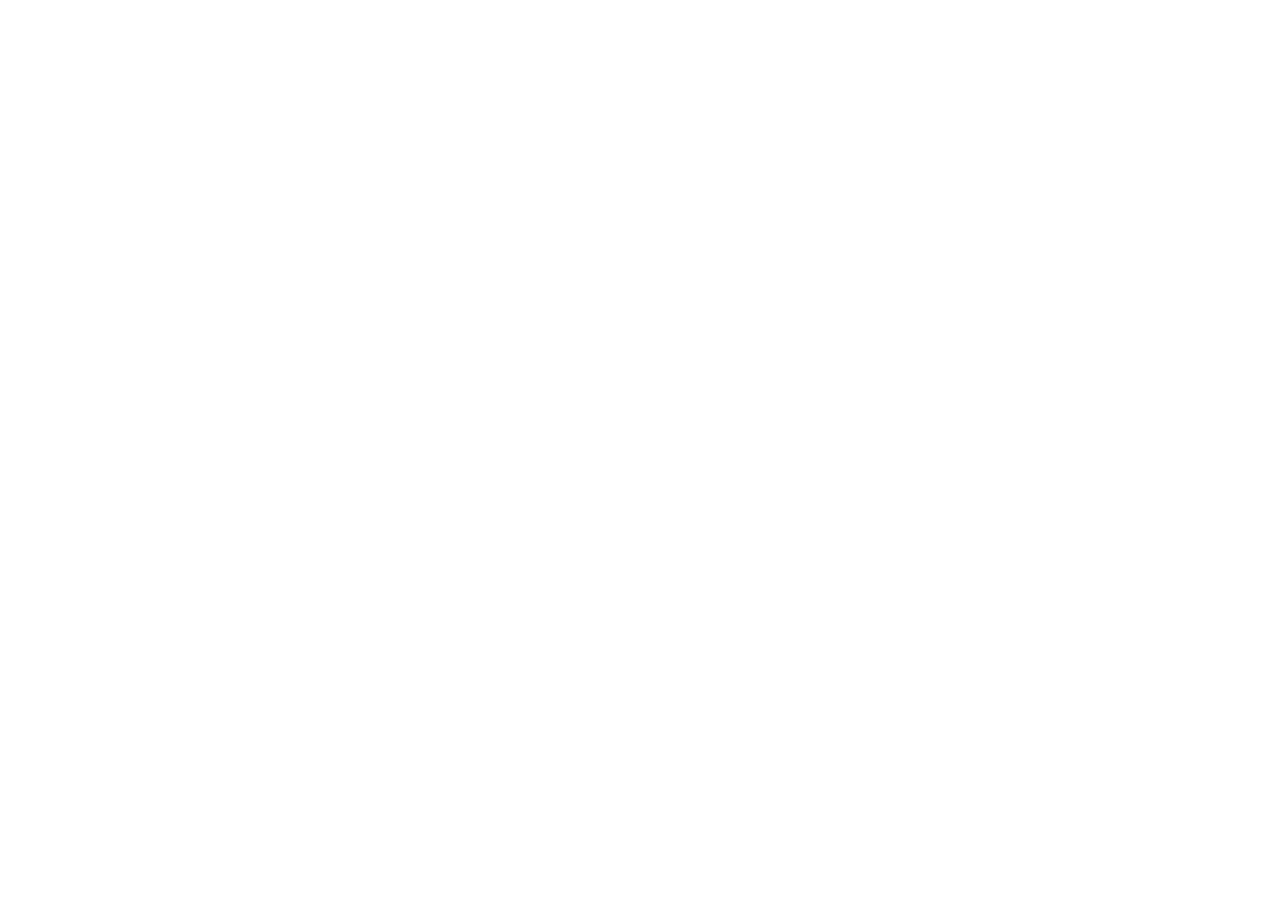
==== index.html @ 6f09428a "Initial commit: AgriProNew website with Agricultural Trends section" ====
<!doctype html>
<html lang="en">
  <head>
    <meta charset="UTF-8" />
    <link rel="icon" type="image/svg+xml" href="/favicon.svg" />
    <meta name="viewport" content="width=device-width, initial-scale=1.0" />
    <title>Agri Pro Placements | Seasonal Workforce. Full Compliance.</title>
    <meta name="description" content="Agricultural recruitment and staffing agency specializing in the H-2A visa program. Based in Searcy, Arkansas, serving farms nationwide." />
    <meta property="og:title" content="Agri Pro Placements | Seasonal Workforce. Full Compliance." />
    <meta property="og:description" content="H-2A visa program management, agricultural staffing, and compliance services for farms across the United States." />
    <meta property="og:type" content="website" />
    <meta property="og:url" content="https://agriproplacements.com" />
    <meta name="twitter:card" content="summary_large_image" />
    <meta name="twitter:title" content="Agri Pro Placements" />
    <meta name="twitter:description" content="Seasonal Workforce. Full Compliance. H-2A agricultural staffing from Searcy, AR." />
    <link rel="preconnect" href="https://fonts.googleapis.com" />
    <link rel="preconnect" href="https://fonts.gstatic.com" crossorigin />
    <link href="https://fonts.googleapis.com/css2?family=DM+Serif+Display:ital@0;1&family=Inter:wght@300;400;500;600;700&display=swap" rel="stylesheet" />
    <script type="application/ld+json">
    {
      "@context": "https://schema.org",
      "@type": "EmploymentAgency",
      "name": "Agri Pro Placements",
      "description": "Agricultural recruitment and staffing agency specializing in the H-2A visa program. Founded in 2023 by Donovan Maskell.",
      "url": "https://agriproplacements.com",
      "telephone": "+1-870-301-9200",
      "founder": {
        "@type": "Person",
        "name": "Donovan Maskell"
      },
      "foundingDate": "2023",
      "address": {
        "@type": "PostalAddress",
        "addressLocality": "Searcy",
        "addressRegion": "AR",
        "addressCountry": "US"
      },
      "areaServed": "US",
      "openingHours": "Mo-Fr 08:00-17:00",
      "knowsLanguage": ["en", "es"],
      "slogan": "Seasonal Workforce. Full Compliance."
    }
    </script>
  </head>
  <body>
    <noscript>
      <div style="padding:2rem;text-align:center;font-family:sans-serif">
        <h1>Agri Pro Placements</h1>
        <p>Please enable JavaScript to view this website. Call us at (870) 301-9200.</p>
      </div>
    </noscript>
    <div id="root"></div>
    <script type="module" src="/src/main.tsx"></script>
  </body>
</html>
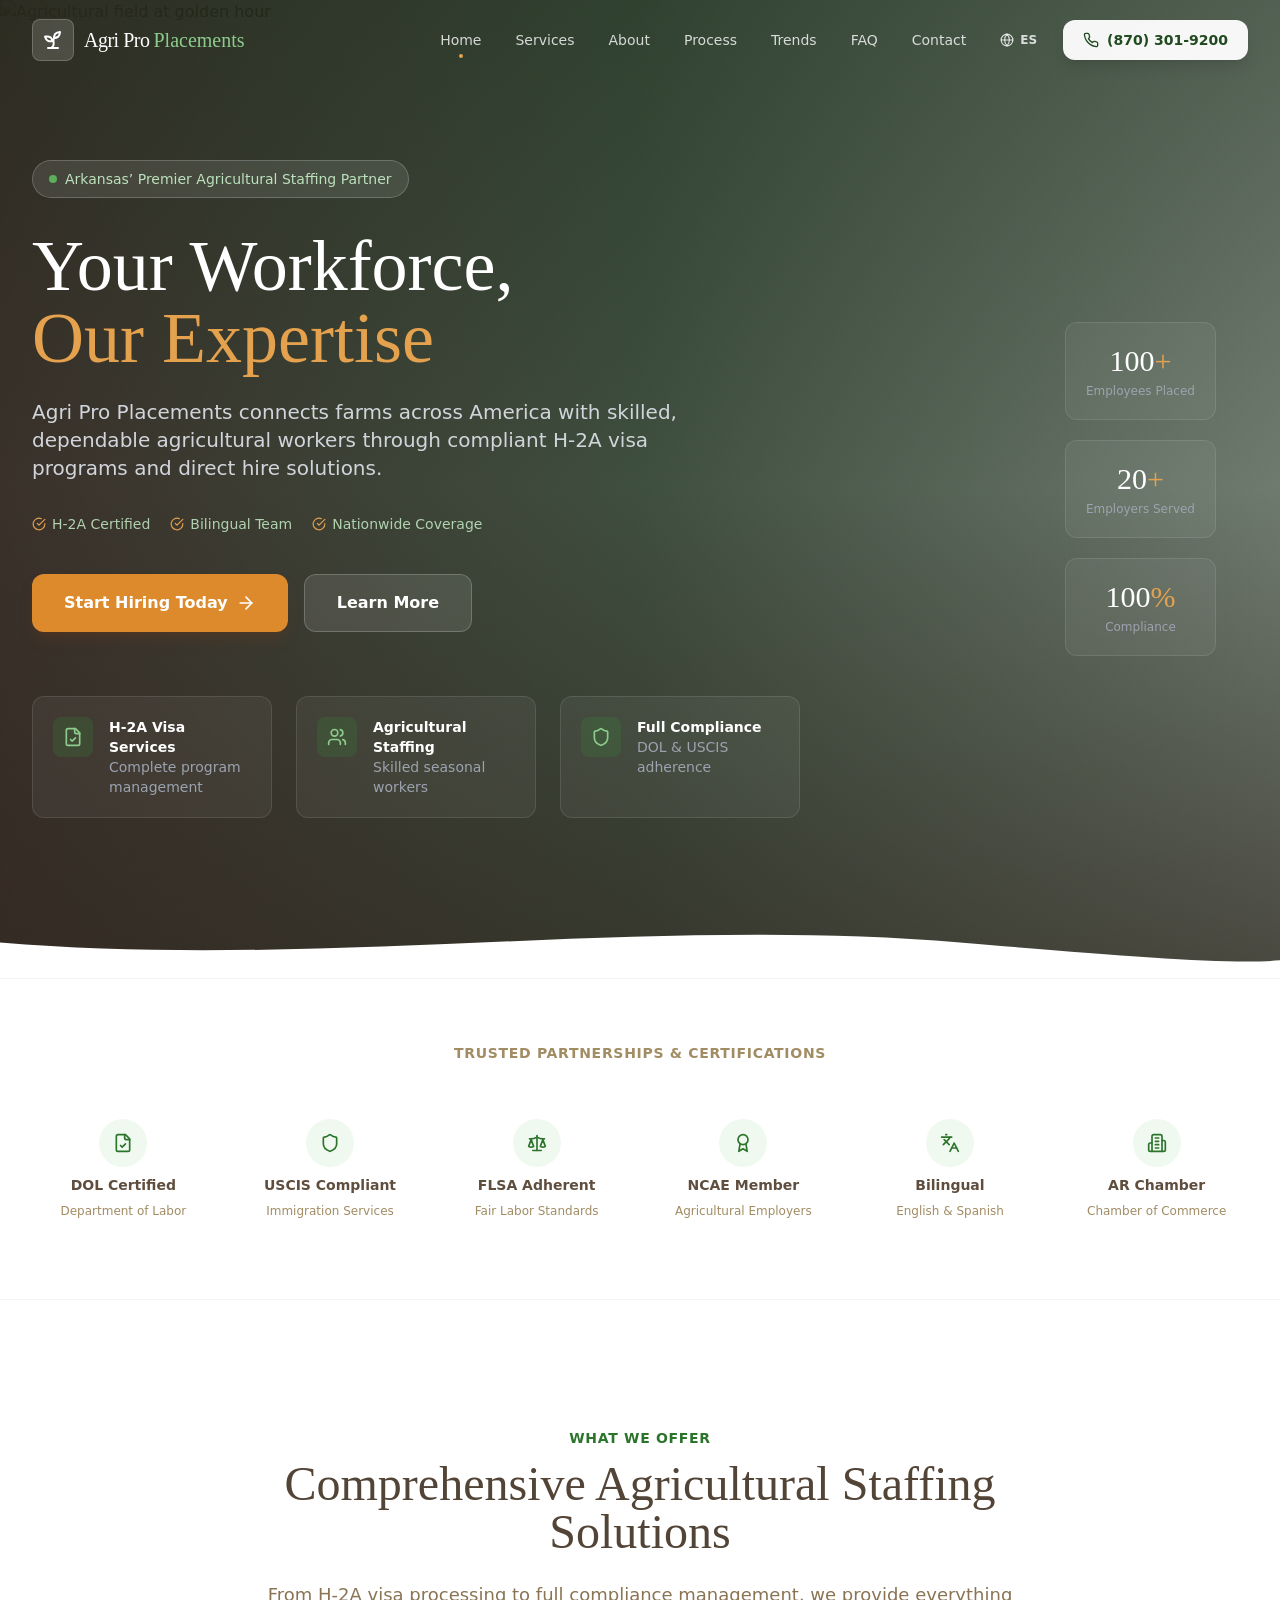
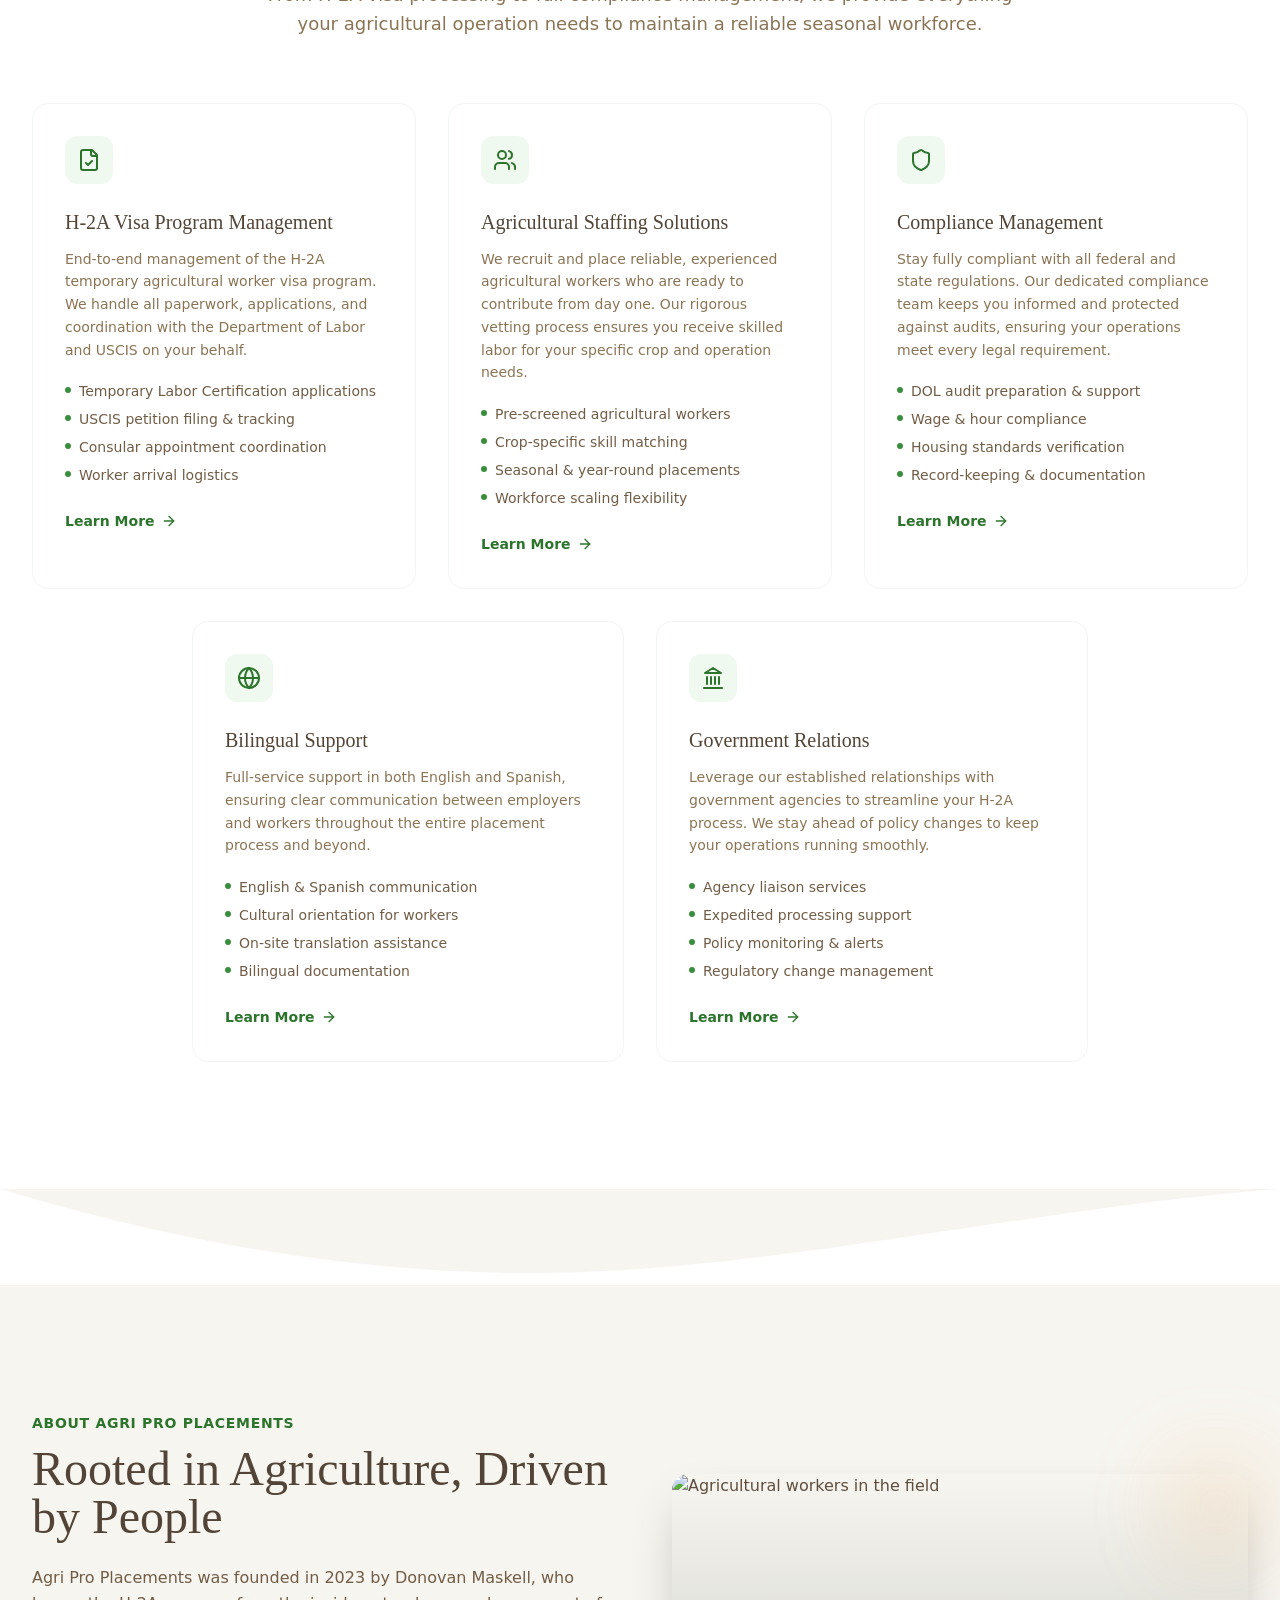
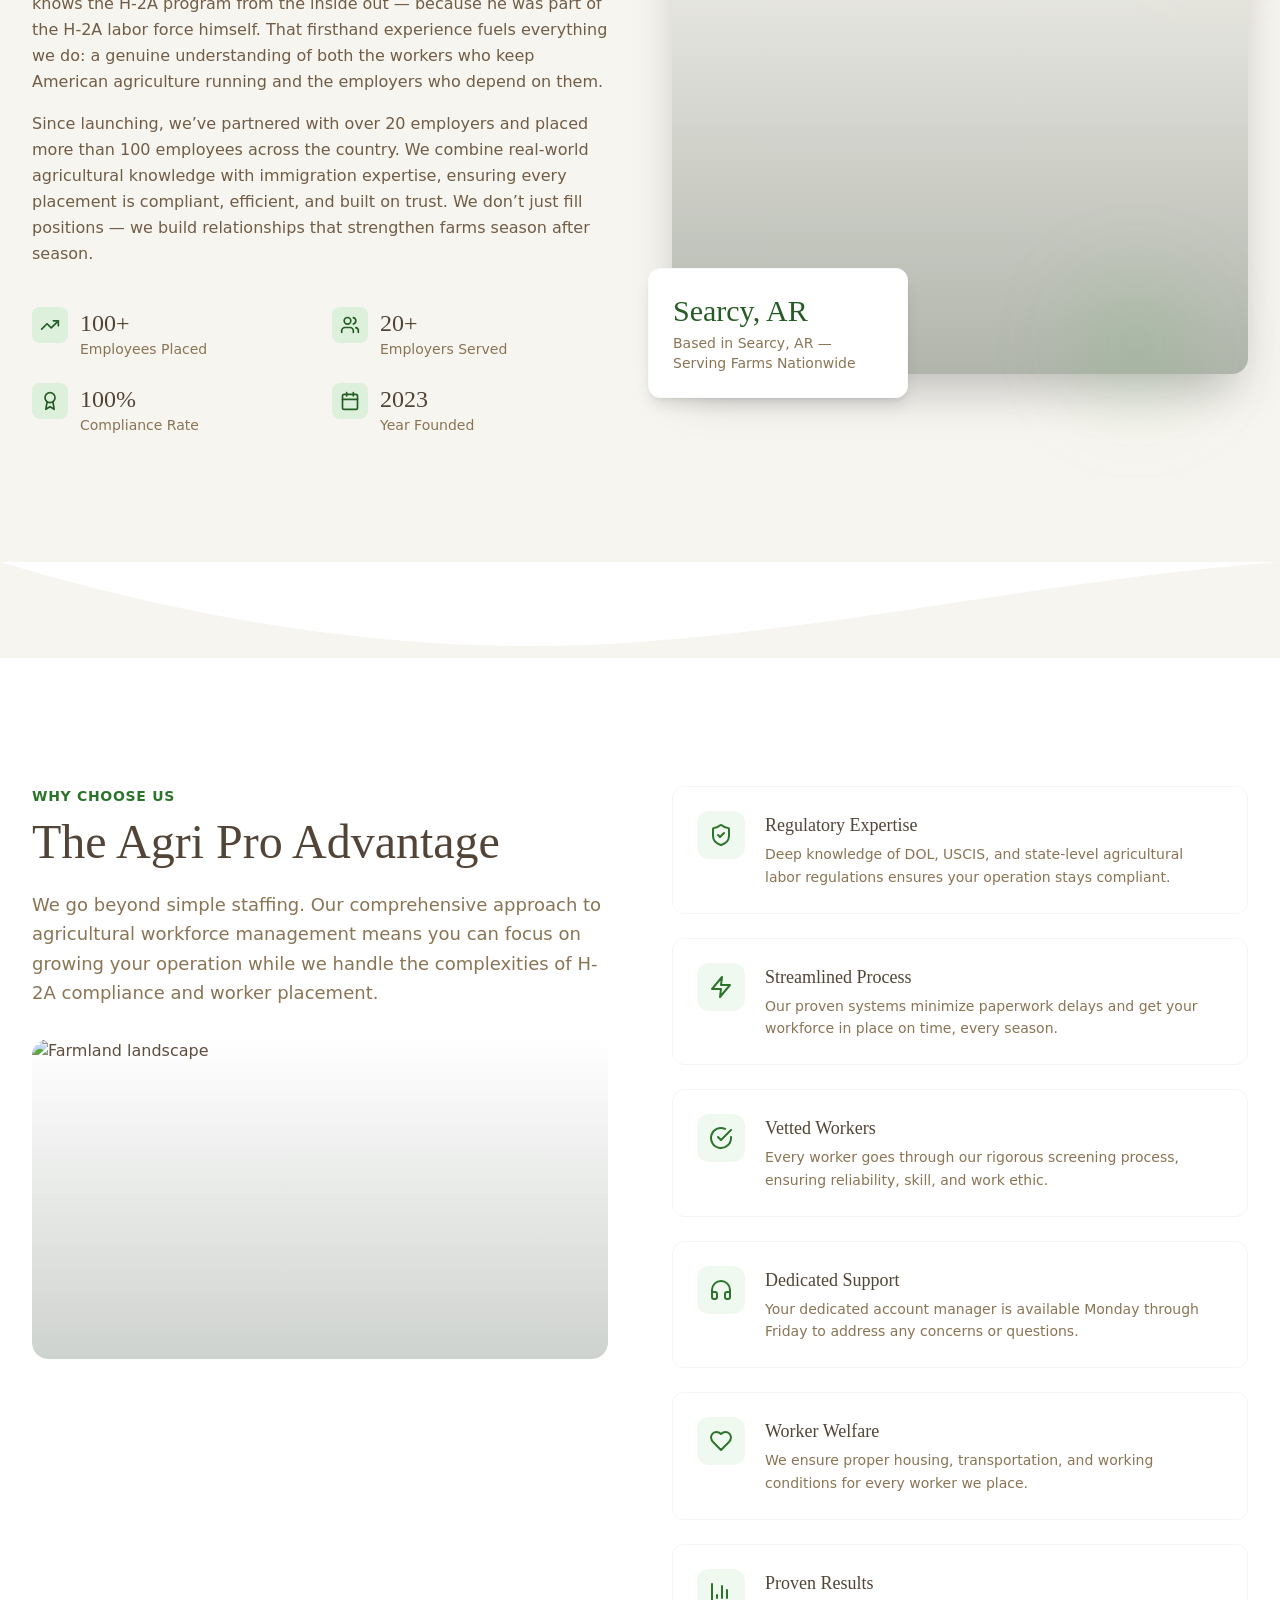
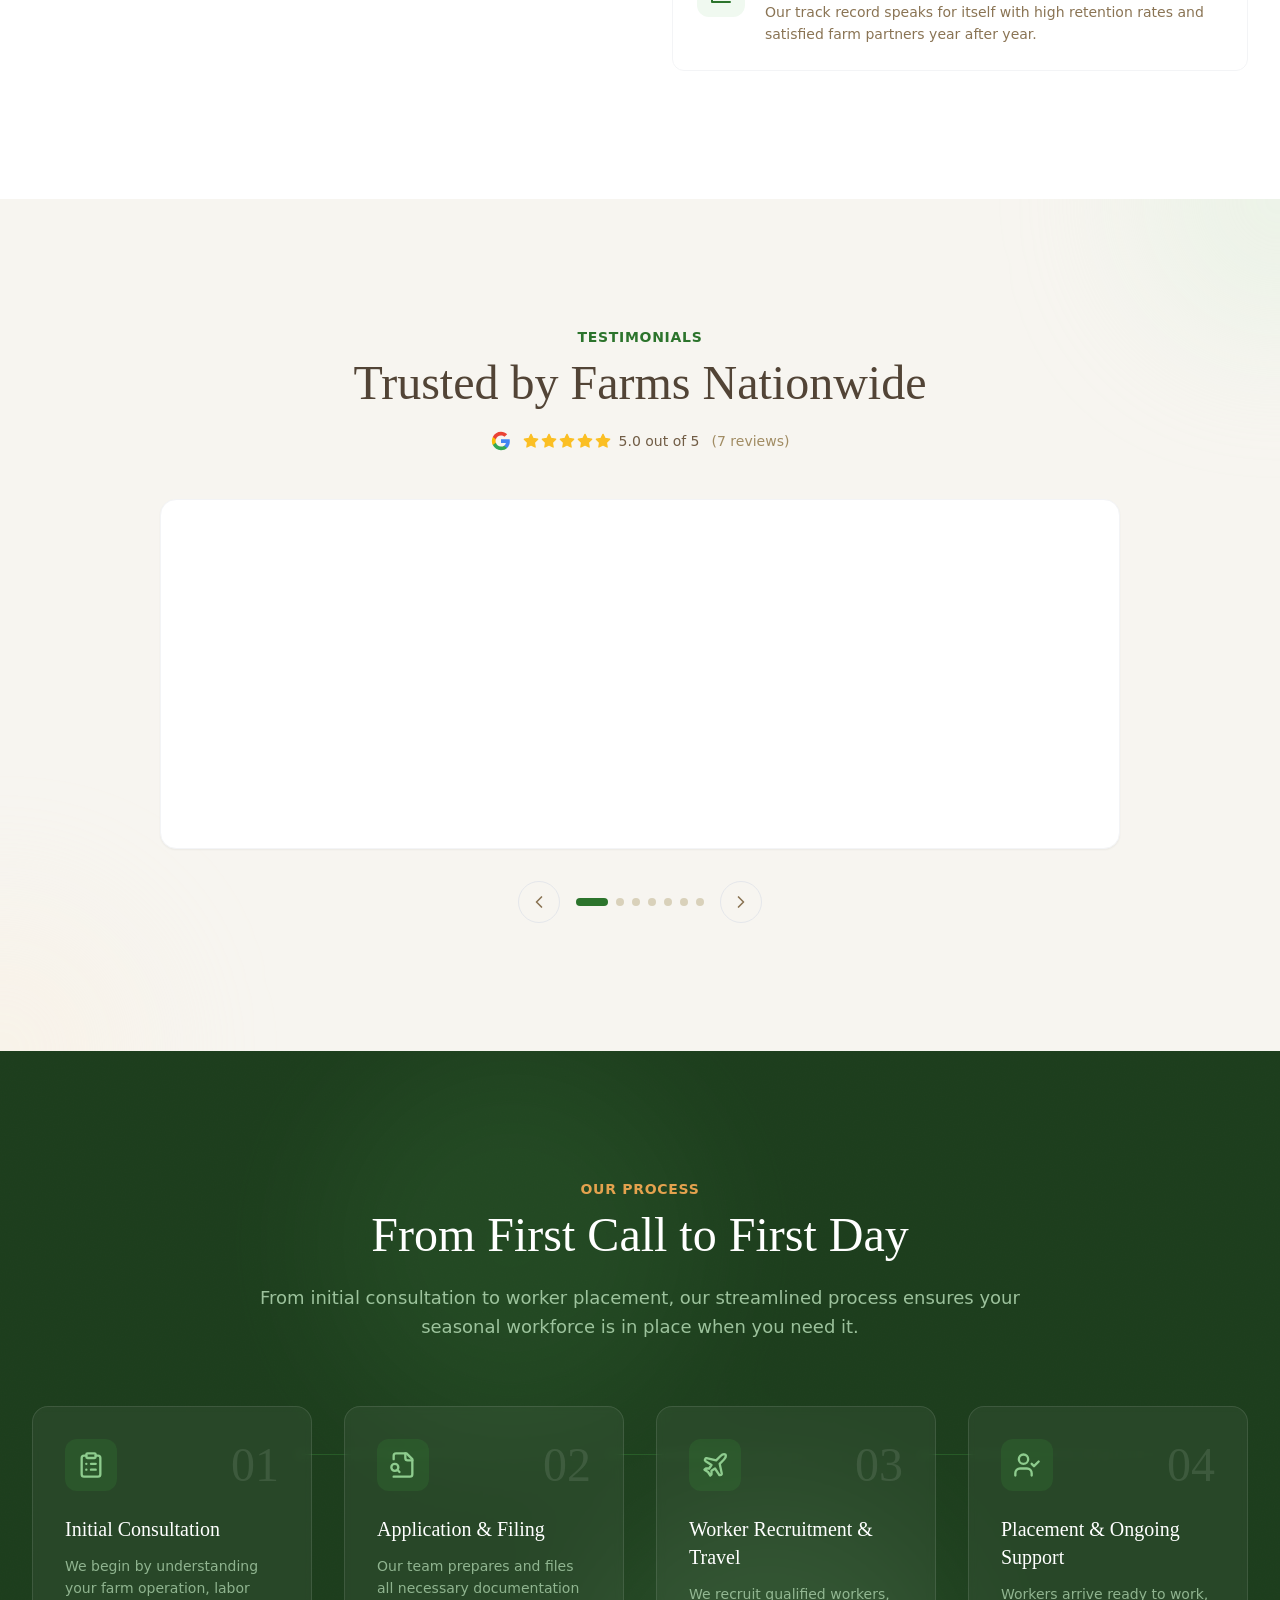
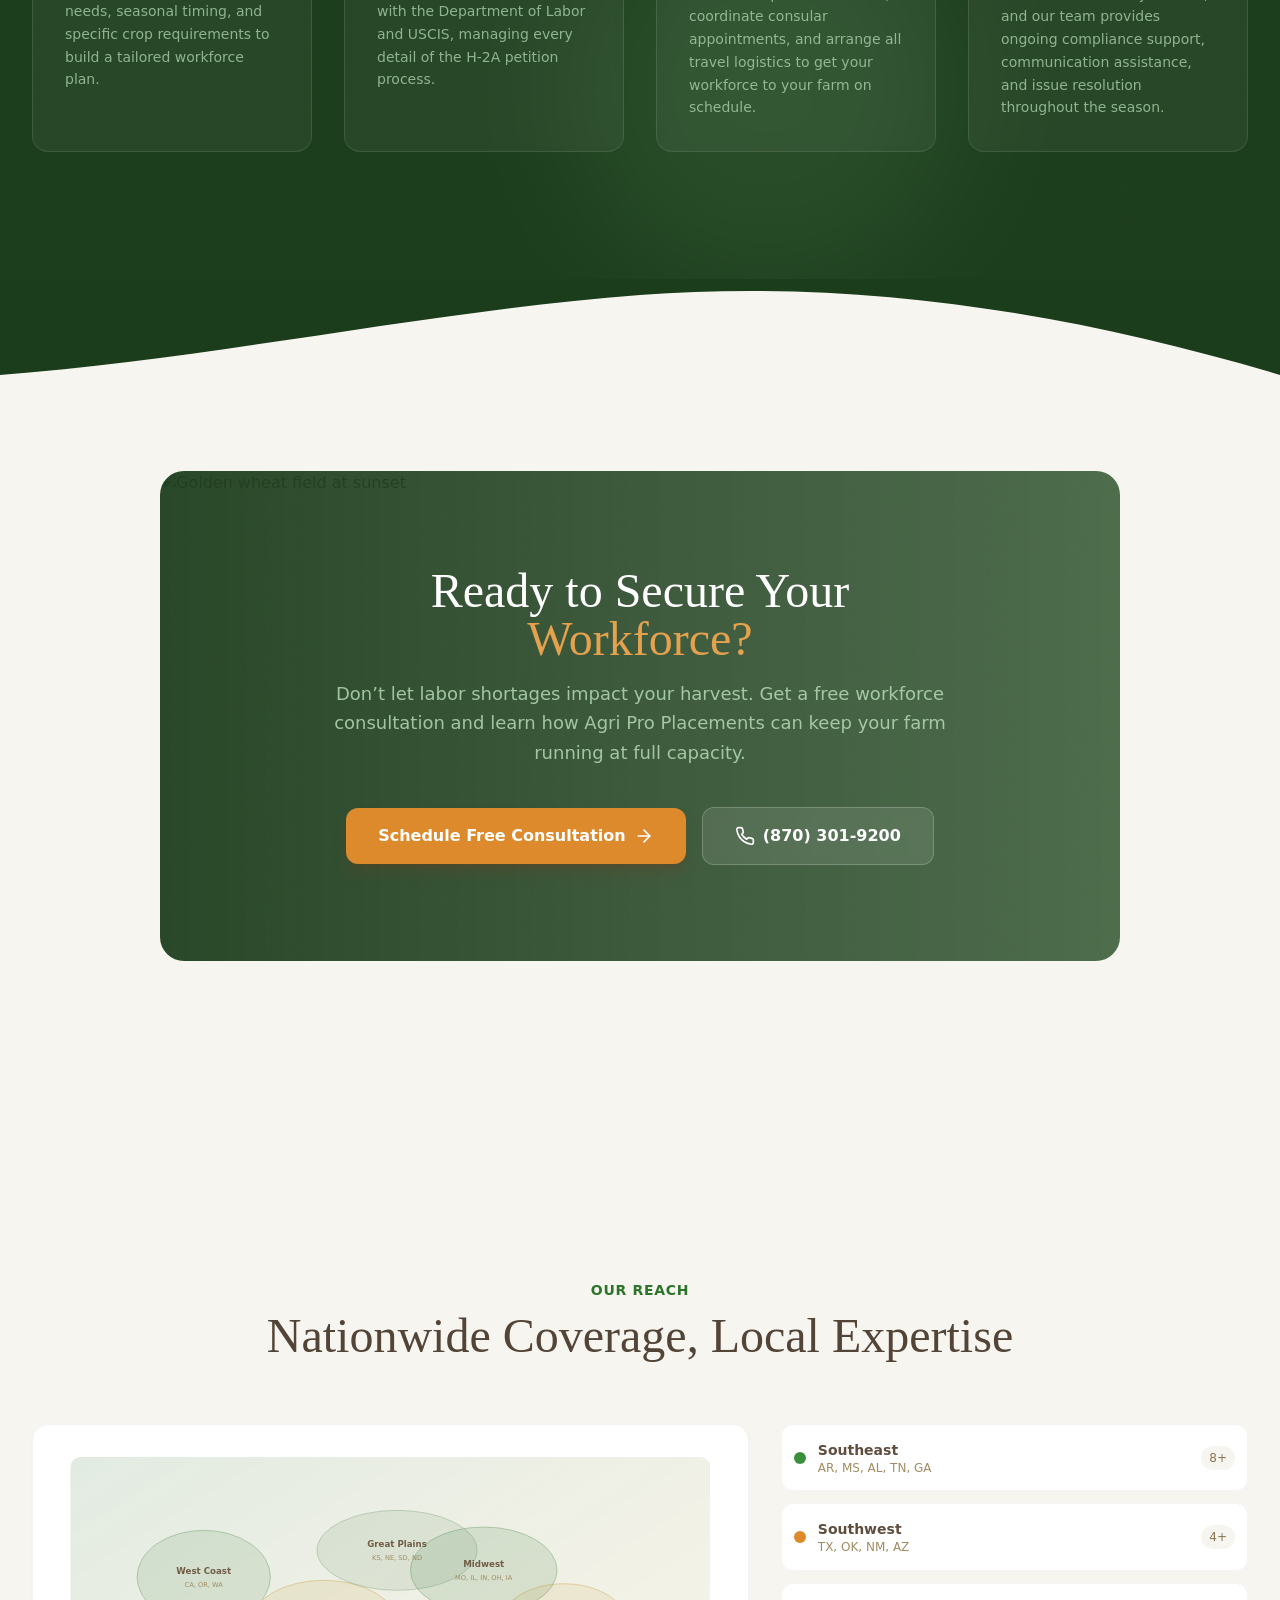
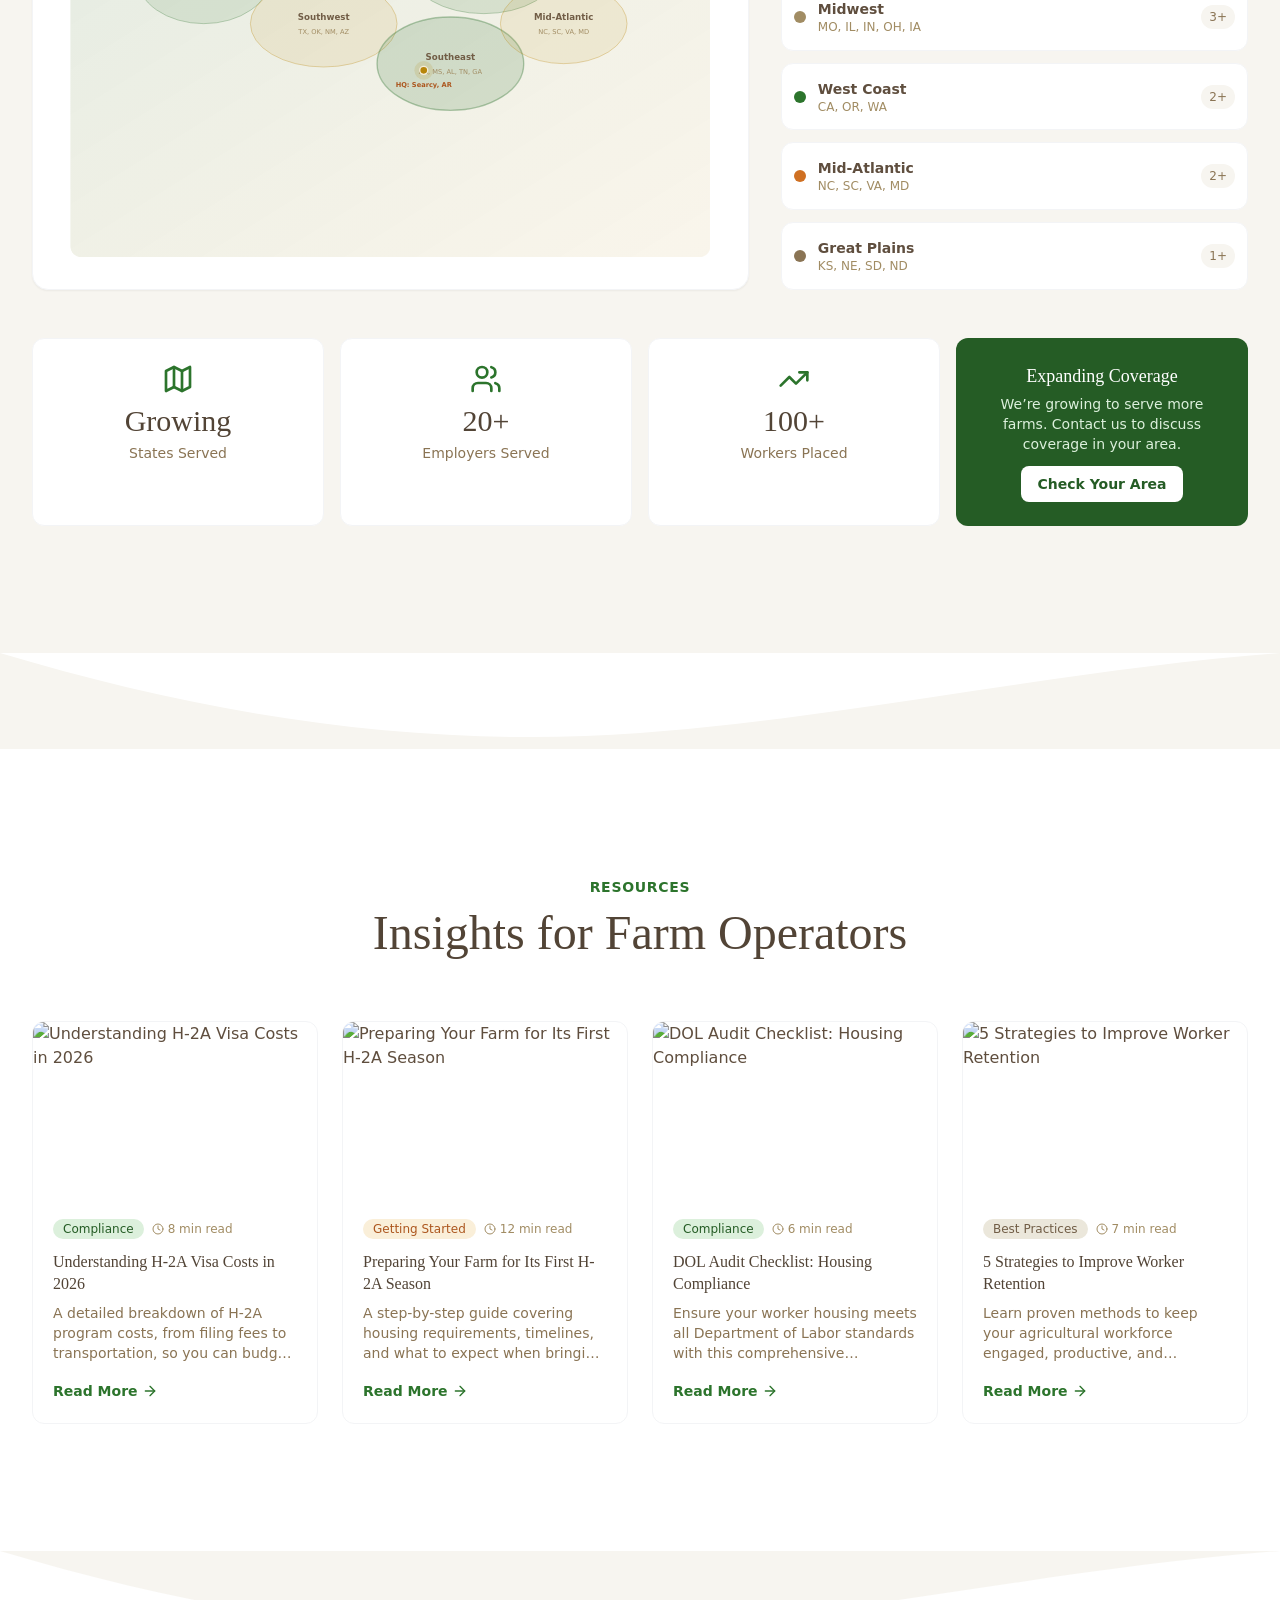
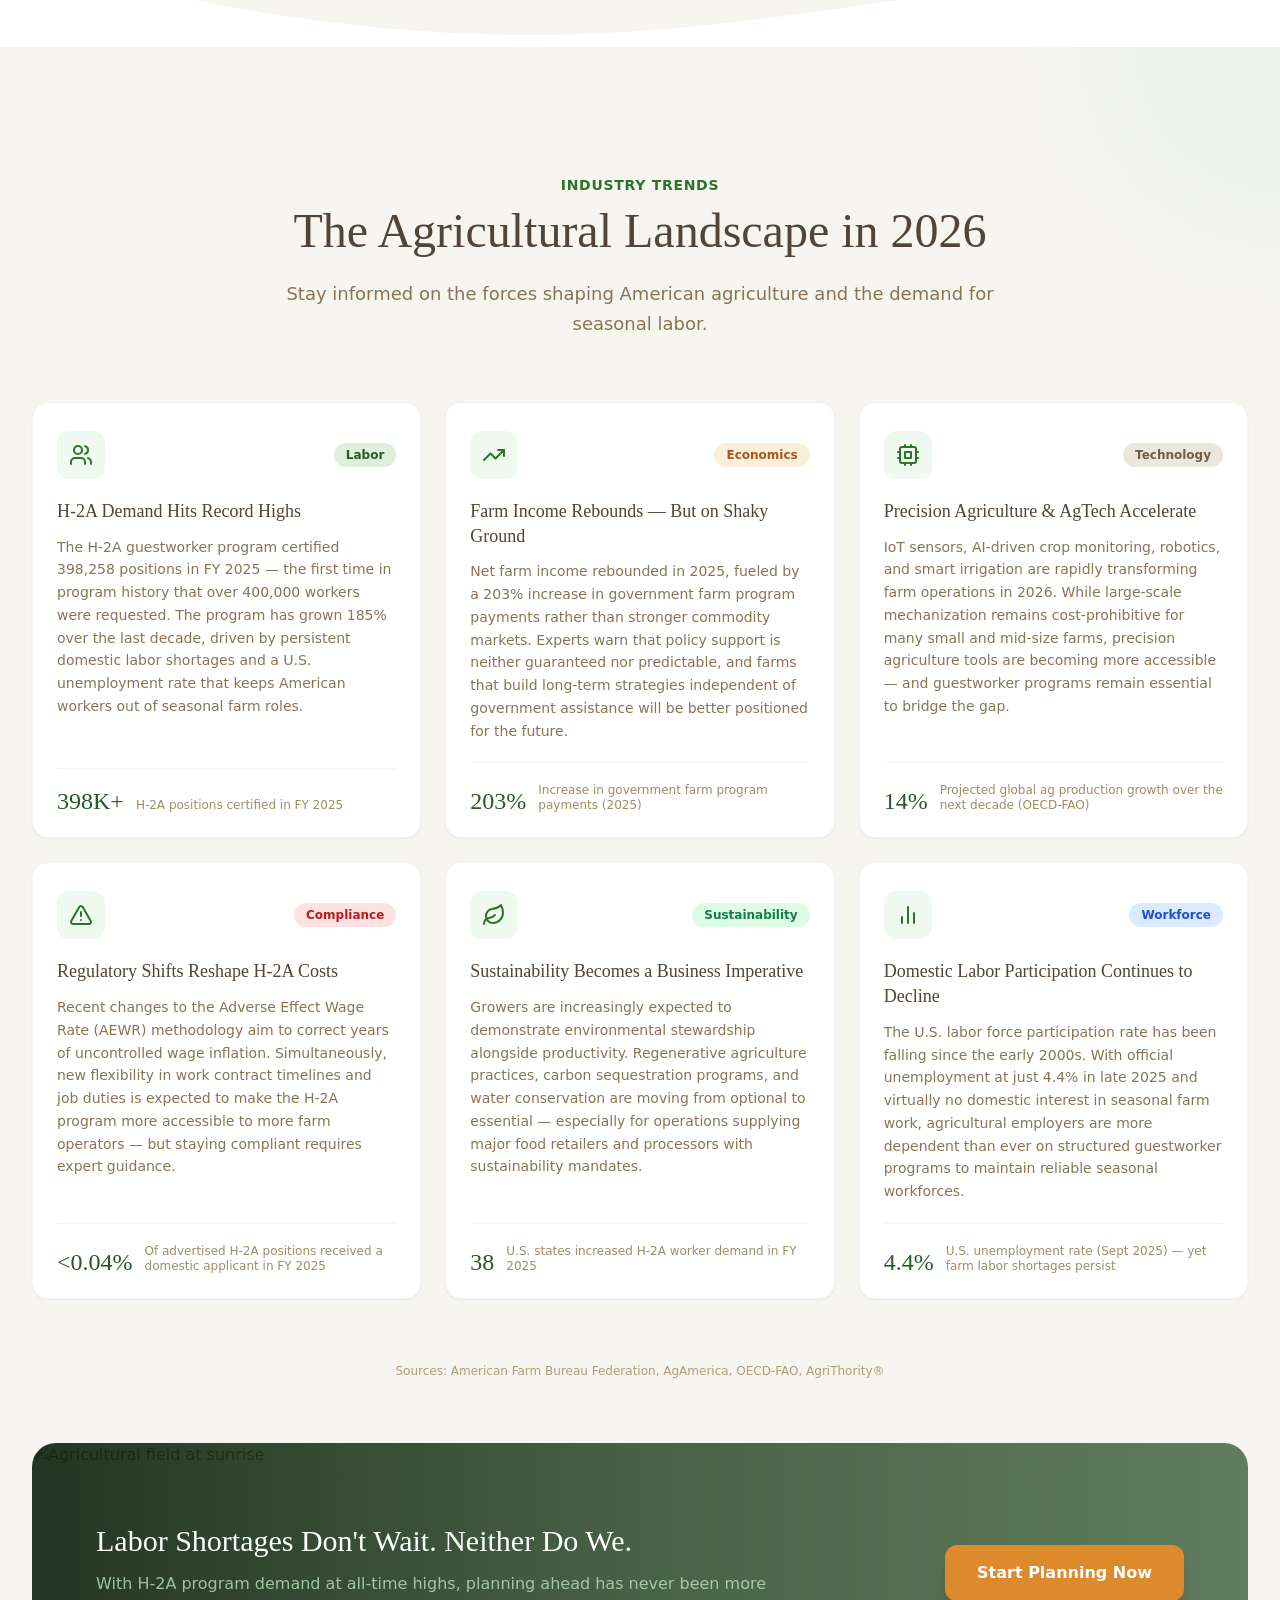
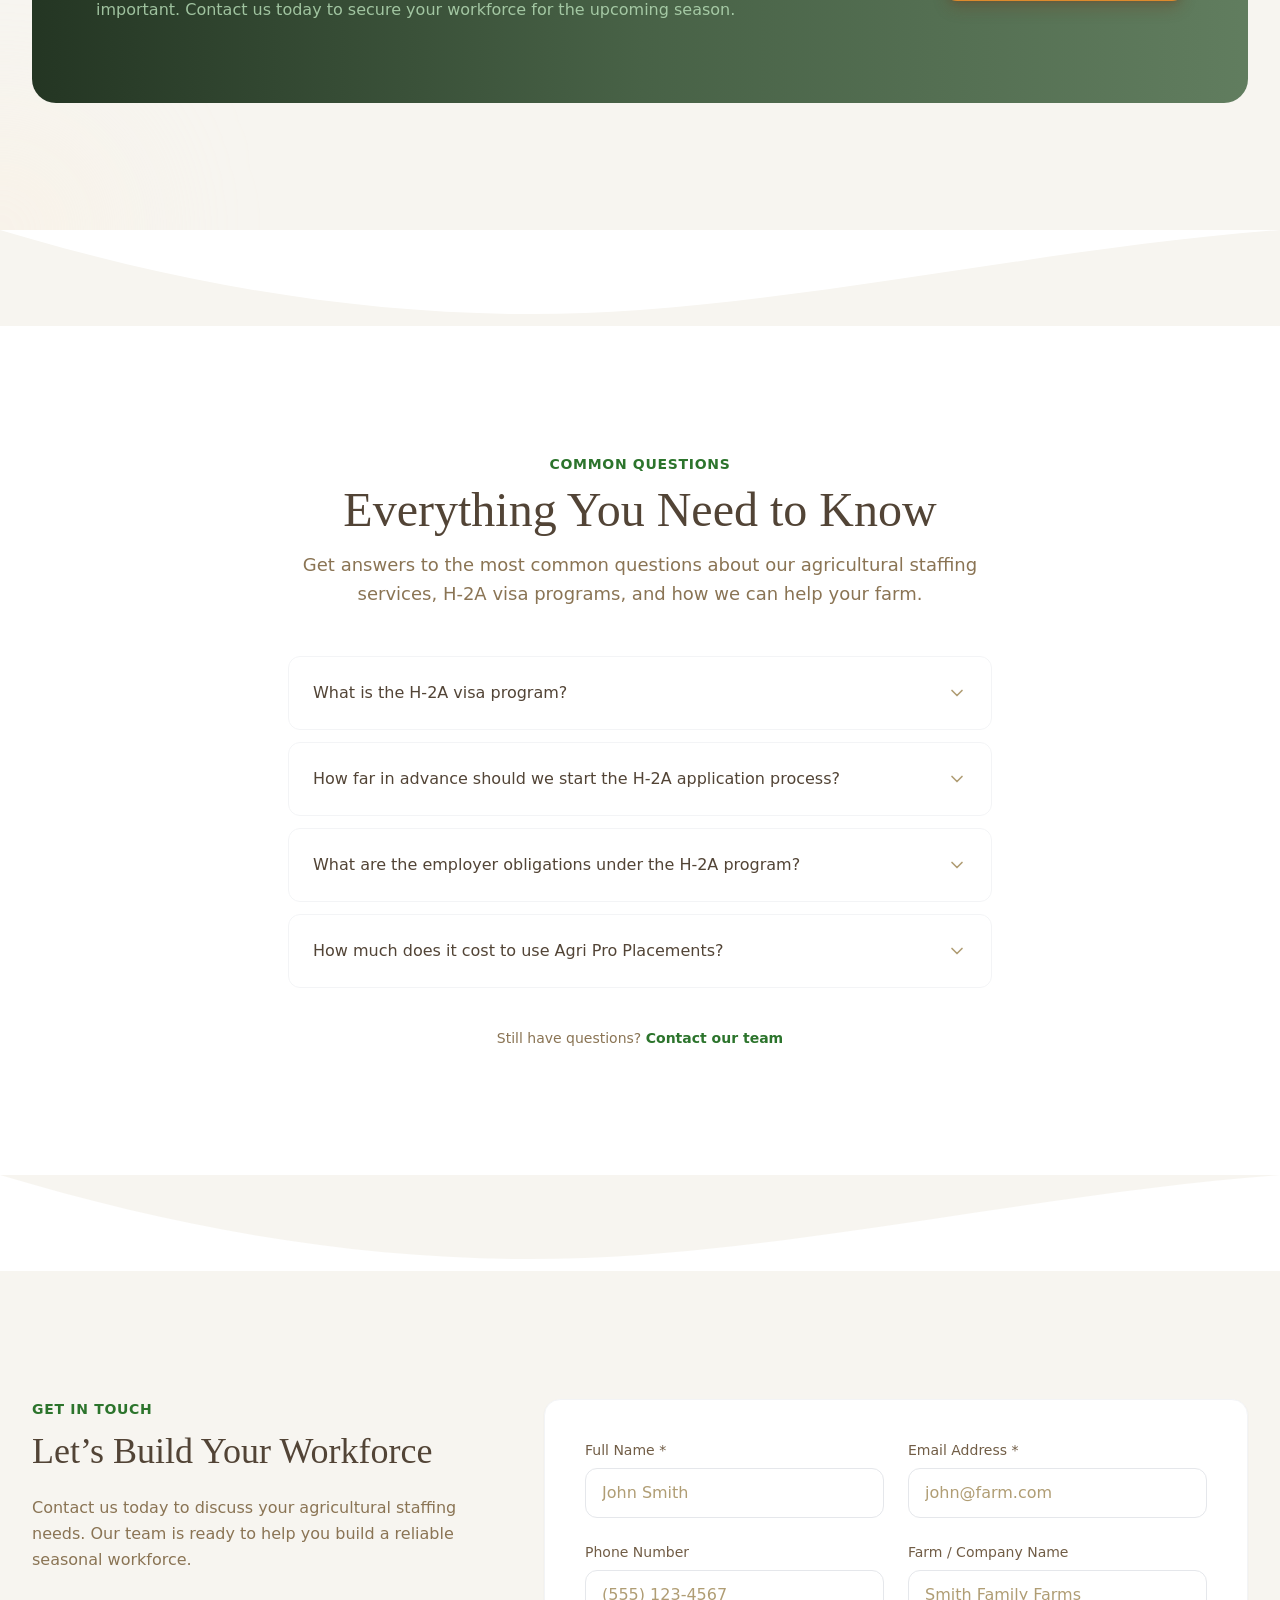
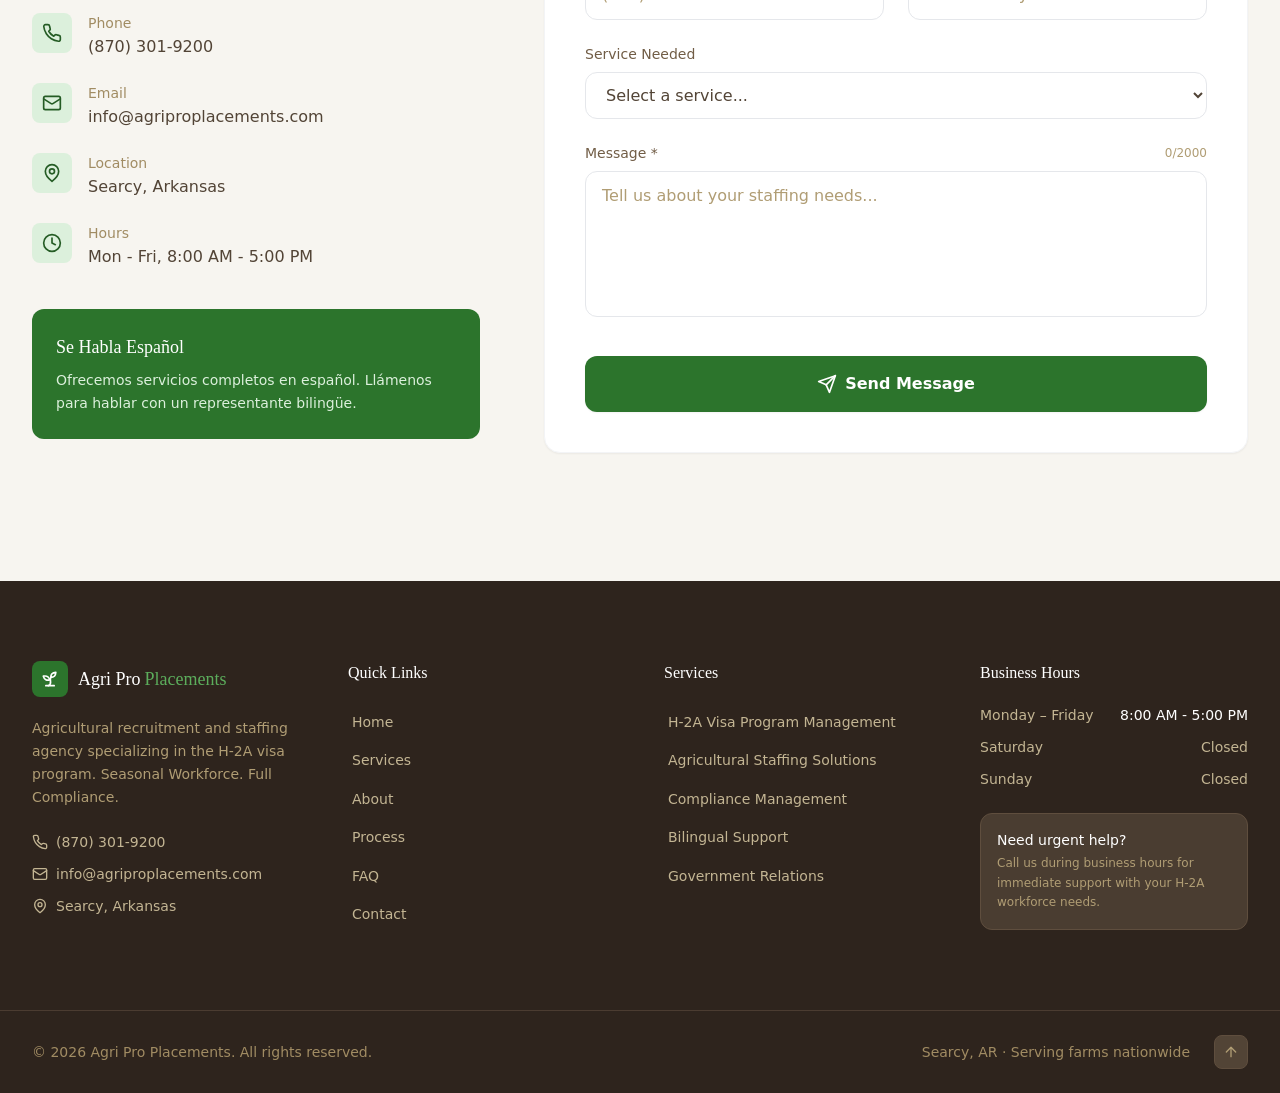
==== commit 8541856c: "Deploy with root base path for custom domain agriproplacements.com" ====
--- a/index.html
+++ b/index.html
@@ -41,6 +41,8 @@
       "slogan": "Seasonal Workforce. Full Compliance."
     }
     </script>
+    <script type="module" crossorigin src="/assets/index-DwqETYKN.js"></script>
+    <link rel="stylesheet" crossorigin href="/assets/index-CI72dpWa.css">
   </head>
   <body>
     <noscript>
@@ -50,6 +52,5 @@
       </div>
     </noscript>
     <div id="root"></div>
-    <script type="module" src="/src/main.tsx"></script>
   </body>
 </html>
--- a/assets/index-CI72dpWa.css
+++ b/assets/index-CI72dpWa.css
@@ -0,0 +1 @@
+*,:before,:after{--tw-border-spacing-x: 0;--tw-border-spacing-y: 0;--tw-translate-x: 0;--tw-translate-y: 0;--tw-rotate: 0;--tw-skew-x: 0;--tw-skew-y: 0;--tw-scale-x: 1;--tw-scale-y: 1;--tw-pan-x: ;--tw-pan-y: ;--tw-pinch-zoom: ;--tw-scroll-snap-strictness: proximity;--tw-gradient-from-position: ;--tw-gradient-via-position: ;--tw-gradient-to-position: ;--tw-ordinal: ;--tw-slashed-zero: ;--tw-numeric-figure: ;--tw-numeric-spacing: ;--tw-numeric-fraction: ;--tw-ring-inset: ;--tw-ring-offset-width: 0px;--tw-ring-offset-color: #fff;--tw-ring-color: rgb(59 130 246 / .5);--tw-ring-offset-shadow: 0 0 #0000;--tw-ring-shadow: 0 0 #0000;--tw-shadow: 0 0 #0000;--tw-shadow-colored: 0 0 #0000;--tw-blur: ;--tw-brightness: ;--tw-contrast: ;--tw-grayscale: ;--tw-hue-rotate: ;--tw-invert: ;--tw-saturate: ;--tw-sepia: ;--tw-drop-shadow: ;--tw-backdrop-blur: ;--tw-backdrop-brightness: ;--tw-backdrop-contrast: ;--tw-backdrop-grayscale: ;--tw-backdrop-hue-rotate: ;--tw-backdrop-invert: ;--tw-backdrop-opacity: ;--tw-backdrop-saturate: ;--tw-backdrop-sepia: ;--tw-contain-size: ;--tw-contain-layout: ;--tw-contain-paint: ;--tw-contain-style: }::backdrop{--tw-border-spacing-x: 0;--tw-border-spacing-y: 0;--tw-translate-x: 0;--tw-translate-y: 0;--tw-rotate: 0;--tw-skew-x: 0;--tw-skew-y: 0;--tw-scale-x: 1;--tw-scale-y: 1;--tw-pan-x: ;--tw-pan-y: ;--tw-pinch-zoom: ;--tw-scroll-snap-strictness: proximity;--tw-gradient-from-position: ;--tw-gradient-via-position: ;--tw-gradient-to-position: ;--tw-ordinal: ;--tw-slashed-zero: ;--tw-numeric-figure: ;--tw-numeric-spacing: ;--tw-numeric-fraction: ;--tw-ring-inset: ;--tw-ring-offset-width: 0px;--tw-ring-offset-color: #fff;--tw-ring-color: rgb(59 130 246 / .5);--tw-ring-offset-shadow: 0 0 #0000;--tw-ring-shadow: 0 0 #0000;--tw-shadow: 0 0 #0000;--tw-shadow-colored: 0 0 #0000;--tw-blur: ;--tw-brightness: ;--tw-contrast: ;--tw-grayscale: ;--tw-hue-rotate: ;--tw-invert: ;--tw-saturate: ;--tw-sepia: ;--tw-drop-shadow: ;--tw-backdrop-blur: ;--tw-backdrop-brightness: ;--tw-backdrop-contrast: ;--tw-backdrop-grayscale: ;--tw-backdrop-hue-rotate: ;--tw-backdrop-invert: ;--tw-backdrop-opacity: ;--tw-backdrop-saturate: ;--tw-backdrop-sepia: ;--tw-contain-size: ;--tw-contain-layout: ;--tw-contain-paint: ;--tw-contain-style: }*,:before,:after{box-sizing:border-box;border-width:0;border-style:solid;border-color:#e5e7eb}:before,:after{--tw-content: ""}html,:host{line-height:1.5;-webkit-text-size-adjust:100%;-moz-tab-size:4;-o-tab-size:4;tab-size:4;font-family:ui-sans-serif,system-ui,sans-serif,"Apple Color Emoji","Segoe UI Emoji",Segoe UI Symbol,"Noto Color Emoji";font-feature-settings:normal;font-variation-settings:normal;-webkit-tap-highlight-color:transparent}body{margin:0;line-height:inherit}hr{height:0;color:inherit;border-top-width:1px}abbr:where([title]){-webkit-text-decoration:underline dotted;text-decoration:underline dotted}h1,h2,h3,h4,h5,h6{font-size:inherit;font-weight:inherit}a{color:inherit;text-decoration:inherit}b,strong{font-weight:bolder}code,kbd,samp,pre{font-family:ui-monospace,SFMono-Regular,Menlo,Monaco,Consolas,Liberation Mono,Courier New,monospace;font-feature-settings:normal;font-variation-settings:normal;font-size:1em}small{font-size:80%}sub,sup{font-size:75%;line-height:0;position:relative;vertical-align:baseline}sub{bottom:-.25em}sup{top:-.5em}table{text-indent:0;border-color:inherit;border-collapse:collapse}button,input,optgroup,select,textarea{font-family:inherit;font-feature-settings:inherit;font-variation-settings:inherit;font-size:100%;font-weight:inherit;line-height:inherit;letter-spacing:inherit;color:inherit;margin:0;padding:0}button,select{text-transform:none}button,input:where([type=button]),input:where([type=reset]),input:where([type=submit]){-webkit-appearance:button;background-color:transparent;background-image:none}:-moz-focusring{outline:auto}:-moz-ui-invalid{box-shadow:none}progress{vertical-align:baseline}::-webkit-inner-spin-button,::-webkit-outer-spin-button{height:auto}[type=search]{-webkit-appearance:textfield;outline-offset:-2px}::-webkit-search-decoration{-webkit-appearance:none}::-webkit-file-upload-button{-webkit-appearance:button;font:inherit}summary{display:list-item}blockquote,dl,dd,h1,h2,h3,h4,h5,h6,hr,figure,p,pre{margin:0}fieldset{margin:0;padding:0}legend{padding:0}ol,ul,menu{list-style:none;margin:0;padding:0}dialog{padding:0}textarea{resize:vertical}input::-moz-placeholder,textarea::-moz-placeholder{opacity:1;color:#9ca3af}input::placeholder,textarea::placeholder{opacity:1;color:#9ca3af}button,[role=button]{cursor:pointer}:disabled{cursor:default}img,svg,video,canvas,audio,iframe,embed,object{display:block;vertical-align:middle}img,video{max-width:100%;height:auto}[hidden]:where(:not([hidden=until-found])){display:none}html{scroll-behavior:smooth;-webkit-font-smoothing:antialiased;-moz-osx-font-smoothing:grayscale}body{--tw-text-opacity: 1;color:rgb(95 78 62 / var(--tw-text-opacity, 1))}::-moz-selection{--tw-bg-opacity: 1;background-color:rgb(188 226 188 / var(--tw-bg-opacity, 1));--tw-text-opacity: 1;color:rgb(28 61 28 / var(--tw-text-opacity, 1))}::selection{--tw-bg-opacity: 1;background-color:rgb(188 226 188 / var(--tw-bg-opacity, 1));--tw-text-opacity: 1;color:rgb(28 61 28 / var(--tw-text-opacity, 1))}.pointer-events-none{pointer-events:none}.visible{visibility:visible}.fixed{position:fixed}.absolute{position:absolute}.relative{position:relative}.sticky{position:sticky}.inset-0{top:0;right:0;bottom:0;left:0}.-bottom-6{bottom:-1.5rem}.-bottom-8{bottom:-2rem}.-left-6{left:-1.5rem}.-right-4{right:-1rem}.-top-4{top:-1rem}.bottom-0{bottom:0}.left-0{left:0}.left-1\/2{left:50%}.left-1\/4{left:25%}.left-full{left:100%}.right-0{right:0}.right-1\/4{right:25%}.right-12{right:3rem}.right-8{right:2rem}.top-0{top:0}.top-1\/2{top:50%}.top-12{top:3rem}.top-20{top:5rem}.z-10{z-index:10}.z-40{z-index:40}.z-50{z-index:50}.z-\[100\]{z-index:100}.z-\[9999\]{z-index:9999}.mx-4{margin-left:1rem;margin-right:1rem}.mx-auto{margin-left:auto;margin-right:auto}.-mt-px{margin-top:-1px}.mb-0\.5{margin-bottom:.125rem}.mb-1{margin-bottom:.25rem}.mb-10{margin-bottom:2.5rem}.mb-12{margin-bottom:3rem}.mb-16{margin-bottom:4rem}.mb-2{margin-bottom:.5rem}.mb-3{margin-bottom:.75rem}.mb-4{margin-bottom:1rem}.mb-5{margin-bottom:1.25rem}.mb-6{margin-bottom:1.5rem}.mb-8{margin-bottom:2rem}.ml-1{margin-left:.25rem}.ml-3{margin-left:.75rem}.mt-1{margin-top:.25rem}.mt-1\.5{margin-top:.375rem}.mt-10{margin-top:2.5rem}.mt-2{margin-top:.5rem}.mt-4{margin-top:1rem}.mt-5{margin-top:1.25rem}.mt-6{margin-top:1.5rem}.mt-8{margin-top:2rem}.line-clamp-2{overflow:hidden;display:-webkit-box;-webkit-box-orient:vertical;-webkit-line-clamp:2}.line-clamp-3{overflow:hidden;display:-webkit-box;-webkit-box-orient:vertical;-webkit-line-clamp:3}.block{display:block}.inline-block{display:inline-block}.flex{display:flex}.inline-flex{display:inline-flex}.grid{display:grid}.hidden{display:none}.aspect-\[16\/10\]{aspect-ratio:16/10}.h-0{height:0px}.h-1{height:.25rem}.h-1\.5{height:.375rem}.h-12{height:3rem}.h-16{height:4rem}.h-2{height:.5rem}.h-20{height:5rem}.h-24{height:6rem}.h-3{height:.75rem}.h-3\.5{height:.875rem}.h-32{height:8rem}.h-4{height:1rem}.h-5{height:1.25rem}.h-6{height:1.5rem}.h-64{height:16rem}.h-7{height:1.75rem}.h-72{height:18rem}.h-8{height:2rem}.h-96{height:24rem}.h-\[2px\]{height:2px}.h-\[320px\]{height:320px}.h-\[500px\]{height:500px}.h-auto{height:auto}.h-fit{height:-moz-fit-content;height:fit-content}.h-full{height:100%}.h-px{height:1px}.max-h-\[400px\]{max-height:400px}.max-h-\[85vh\]{max-height:85vh}.min-h-\[100px\]{min-height:100px}.min-h-\[360px\]{min-height:360px}.min-h-screen{min-height:100vh}.w-0{width:0px}.w-1{width:.25rem}.w-1\.5{width:.375rem}.w-12{width:3rem}.w-2{width:.5rem}.w-24{width:6rem}.w-3{width:.75rem}.w-3\.5{width:.875rem}.w-32{width:8rem}.w-4{width:1rem}.w-5{width:1.25rem}.w-6{width:1.5rem}.w-64{width:16rem}.w-7{width:1.75rem}.w-72{width:18rem}.w-8{width:2rem}.w-96{width:24rem}.w-fit{width:-moz-fit-content;width:fit-content}.w-full{width:100%}.min-w-0{min-width:0px}.max-w-2xl{max-width:42rem}.max-w-3xl{max-width:48rem}.max-w-4xl{max-width:56rem}.max-w-5xl{max-width:64rem}.max-w-7xl{max-width:80rem}.max-w-\[260px\]{max-width:260px}.flex-1{flex:1 1 0%}.flex-shrink-0{flex-shrink:0}.-translate-x-1\/2{--tw-translate-x: -50%;transform:translate(var(--tw-translate-x),var(--tw-translate-y)) rotate(var(--tw-rotate)) skew(var(--tw-skew-x)) skewY(var(--tw-skew-y)) scaleX(var(--tw-scale-x)) scaleY(var(--tw-scale-y))}.-translate-x-4{--tw-translate-x: -1rem;transform:translate(var(--tw-translate-x),var(--tw-translate-y)) rotate(var(--tw-rotate)) skew(var(--tw-skew-x)) skewY(var(--tw-skew-y)) scaleX(var(--tw-scale-x)) scaleY(var(--tw-scale-y))}.-translate-y-1\/2{--tw-translate-y: -50%;transform:translate(var(--tw-translate-x),var(--tw-translate-y)) rotate(var(--tw-rotate)) skew(var(--tw-skew-x)) skewY(var(--tw-skew-y)) scaleX(var(--tw-scale-x)) scaleY(var(--tw-scale-y))}.-translate-y-4{--tw-translate-y: -1rem;transform:translate(var(--tw-translate-x),var(--tw-translate-y)) rotate(var(--tw-rotate)) skew(var(--tw-skew-x)) skewY(var(--tw-skew-y)) scaleX(var(--tw-scale-x)) scaleY(var(--tw-scale-y))}.translate-x-0{--tw-translate-x: 0px;transform:translate(var(--tw-translate-x),var(--tw-translate-y)) rotate(var(--tw-rotate)) skew(var(--tw-skew-x)) skewY(var(--tw-skew-y)) scaleX(var(--tw-scale-x)) scaleY(var(--tw-scale-y))}.translate-x-1\/2{--tw-translate-x: 50%;transform:translate(var(--tw-translate-x),var(--tw-translate-y)) rotate(var(--tw-rotate)) skew(var(--tw-skew-x)) skewY(var(--tw-skew-y)) scaleX(var(--tw-scale-x)) scaleY(var(--tw-scale-y))}.translate-x-8{--tw-translate-x: 2rem;transform:translate(var(--tw-translate-x),var(--tw-translate-y)) rotate(var(--tw-rotate)) skew(var(--tw-skew-x)) skewY(var(--tw-skew-y)) scaleX(var(--tw-scale-x)) scaleY(var(--tw-scale-y))}.translate-y-0{--tw-translate-y: 0px;transform:translate(var(--tw-translate-x),var(--tw-translate-y)) rotate(var(--tw-rotate)) skew(var(--tw-skew-x)) skewY(var(--tw-skew-y)) scaleX(var(--tw-scale-x)) scaleY(var(--tw-scale-y))}.translate-y-1\/2{--tw-translate-y: 50%;transform:translate(var(--tw-translate-x),var(--tw-translate-y)) rotate(var(--tw-rotate)) skew(var(--tw-skew-x)) skewY(var(--tw-skew-y)) scaleX(var(--tw-scale-x)) scaleY(var(--tw-scale-y))}.translate-y-4{--tw-translate-y: 1rem;transform:translate(var(--tw-translate-x),var(--tw-translate-y)) rotate(var(--tw-rotate)) skew(var(--tw-skew-x)) skewY(var(--tw-skew-y)) scaleX(var(--tw-scale-x)) scaleY(var(--tw-scale-y))}.translate-y-6{--tw-translate-y: 1.5rem;transform:translate(var(--tw-translate-x),var(--tw-translate-y)) rotate(var(--tw-rotate)) skew(var(--tw-skew-x)) skewY(var(--tw-skew-y)) scaleX(var(--tw-scale-x)) scaleY(var(--tw-scale-y))}.translate-y-8{--tw-translate-y: 2rem;transform:translate(var(--tw-translate-x),var(--tw-translate-y)) rotate(var(--tw-rotate)) skew(var(--tw-skew-x)) skewY(var(--tw-skew-y)) scaleX(var(--tw-scale-x)) scaleY(var(--tw-scale-y))}.translate-y-full{--tw-translate-y: 100%;transform:translate(var(--tw-translate-x),var(--tw-translate-y)) rotate(var(--tw-rotate)) skew(var(--tw-skew-x)) skewY(var(--tw-skew-y)) scaleX(var(--tw-scale-x)) scaleY(var(--tw-scale-y))}.rotate-180{--tw-rotate: 180deg;transform:translate(var(--tw-translate-x),var(--tw-translate-y)) rotate(var(--tw-rotate)) skew(var(--tw-skew-x)) skewY(var(--tw-skew-y)) scaleX(var(--tw-scale-x)) scaleY(var(--tw-scale-y))}@keyframes kenburns{0%{transform:scale(1)}to{transform:scale(1.08)}}.animate-kenburns{animation:kenburns 20s ease-in-out infinite alternate}@keyframes pulse{50%{opacity:.5}}.animate-pulse{animation:pulse 2s cubic-bezier(.4,0,.6,1) infinite}@keyframes spin{to{transform:rotate(360deg)}}.animate-spin{animation:spin 1s linear infinite}.cursor-pointer{cursor:pointer}.resize-none{resize:none}.grid-cols-1{grid-template-columns:repeat(1,minmax(0,1fr))}.grid-cols-2{grid-template-columns:repeat(2,minmax(0,1fr))}.flex-col{flex-direction:column}.flex-wrap{flex-wrap:wrap}.items-start{align-items:flex-start}.items-end{align-items:flex-end}.items-center{align-items:center}.items-baseline{align-items:baseline}.justify-center{justify-content:center}.justify-between{justify-content:space-between}.gap-0\.5{gap:.125rem}.gap-1{gap:.25rem}.gap-1\.5{gap:.375rem}.gap-12{gap:3rem}.gap-16{gap:4rem}.gap-2{gap:.5rem}.gap-2\.5{gap:.625rem}.gap-3{gap:.75rem}.gap-4{gap:1rem}.gap-5{gap:1.25rem}.gap-6{gap:1.5rem}.gap-8{gap:2rem}.gap-x-5{-moz-column-gap:1.25rem;column-gap:1.25rem}.gap-y-2{row-gap:.5rem}.space-y-1>:not([hidden])~:not([hidden]){--tw-space-y-reverse: 0;margin-top:calc(.25rem * calc(1 - var(--tw-space-y-reverse)));margin-bottom:calc(.25rem * var(--tw-space-y-reverse))}.space-y-2>:not([hidden])~:not([hidden]){--tw-space-y-reverse: 0;margin-top:calc(.5rem * calc(1 - var(--tw-space-y-reverse)));margin-bottom:calc(.5rem * var(--tw-space-y-reverse))}.space-y-3>:not([hidden])~:not([hidden]){--tw-space-y-reverse: 0;margin-top:calc(.75rem * calc(1 - var(--tw-space-y-reverse)));margin-bottom:calc(.75rem * var(--tw-space-y-reverse))}.space-y-4>:not([hidden])~:not([hidden]){--tw-space-y-reverse: 0;margin-top:calc(1rem * calc(1 - var(--tw-space-y-reverse)));margin-bottom:calc(1rem * var(--tw-space-y-reverse))}.space-y-6>:not([hidden])~:not([hidden]){--tw-space-y-reverse: 0;margin-top:calc(1.5rem * calc(1 - var(--tw-space-y-reverse)));margin-bottom:calc(1.5rem * var(--tw-space-y-reverse))}.space-y-8>:not([hidden])~:not([hidden]){--tw-space-y-reverse: 0;margin-top:calc(2rem * calc(1 - var(--tw-space-y-reverse)));margin-bottom:calc(2rem * var(--tw-space-y-reverse))}.overflow-hidden{overflow:hidden}.overflow-y-auto{overflow-y:auto}.truncate{overflow:hidden;text-overflow:ellipsis;white-space:nowrap}.whitespace-nowrap{white-space:nowrap}.rounded-2xl{border-radius:1rem}.rounded-3xl{border-radius:1.5rem}.rounded-full{border-radius:9999px}.rounded-lg{border-radius:.5rem}.rounded-xl{border-radius:.75rem}.border{border-width:1px}.border-2{border-width:2px}.border-y{border-top-width:1px;border-bottom-width:1px}.border-b{border-bottom-width:1px}.border-l-2{border-left-width:2px}.border-t{border-top-width:1px}.border-earth-800{--tw-border-opacity: 1;border-color:rgb(95 78 62 / var(--tw-border-opacity, 1))}.border-earth-800\/60{border-color:#5f4e3e99}.border-gray-100{--tw-border-opacity: 1;border-color:rgb(243 244 246 / var(--tw-border-opacity, 1))}.border-gray-200{--tw-border-opacity: 1;border-color:rgb(229 231 235 / var(--tw-border-opacity, 1))}.border-gray-50{--tw-border-opacity: 1;border-color:rgb(249 250 251 / var(--tw-border-opacity, 1))}.border-green-100{--tw-border-opacity: 1;border-color:rgb(220 252 231 / var(--tw-border-opacity, 1))}.border-primary-200{--tw-border-opacity: 1;border-color:rgb(188 226 188 / var(--tw-border-opacity, 1))}.border-primary-400\/60{border-color:#5cad5c99}.border-primary-600{--tw-border-opacity: 1;border-color:rgb(44 116 44 / var(--tw-border-opacity, 1))}.border-red-100{--tw-border-opacity: 1;border-color:rgb(254 226 226 / var(--tw-border-opacity, 1))}.border-red-300{--tw-border-opacity: 1;border-color:rgb(252 165 165 / var(--tw-border-opacity, 1))}.border-white\/10{border-color:#ffffff1a}.border-white\/20{border-color:#fff3}.border-white\/30{border-color:#ffffff4d}.border-t-white{--tw-border-opacity: 1;border-top-color:rgb(255 255 255 / var(--tw-border-opacity, 1))}.bg-amber-100{--tw-bg-opacity: 1;background-color:rgb(254 243 199 / var(--tw-bg-opacity, 1))}.bg-black\/40{background-color:#0006}.bg-blue-100{--tw-bg-opacity: 1;background-color:rgb(219 234 254 / var(--tw-bg-opacity, 1))}.bg-earth-100{--tw-bg-opacity: 1;background-color:rgb(235 231 219 / var(--tw-bg-opacity, 1))}.bg-earth-200{--tw-bg-opacity: 1;background-color:rgb(217 209 186 / var(--tw-bg-opacity, 1))}.bg-earth-50{--tw-bg-opacity: 1;background-color:rgb(247 245 240 / var(--tw-bg-opacity, 1))}.bg-earth-500{--tw-bg-opacity: 1;background-color:rgb(161 140 99 / var(--tw-bg-opacity, 1))}.bg-earth-600{--tw-bg-opacity: 1;background-color:rgb(138 116 84 / var(--tw-bg-opacity, 1))}.bg-earth-800{--tw-bg-opacity: 1;background-color:rgb(95 78 62 / var(--tw-bg-opacity, 1))}.bg-earth-900{--tw-bg-opacity: 1;background-color:rgb(82 68 54 / var(--tw-bg-opacity, 1))}.bg-earth-900\/80{background-color:#524436cc}.bg-earth-950{--tw-bg-opacity: 1;background-color:rgb(46 36 29 / var(--tw-bg-opacity, 1))}.bg-earth-950\/60{background-color:#2e241d99}.bg-emerald-100{--tw-bg-opacity: 1;background-color:rgb(209 250 229 / var(--tw-bg-opacity, 1))}.bg-gray-100{--tw-bg-opacity: 1;background-color:rgb(243 244 246 / var(--tw-bg-opacity, 1))}.bg-green-100{--tw-bg-opacity: 1;background-color:rgb(220 252 231 / var(--tw-bg-opacity, 1))}.bg-green-50{--tw-bg-opacity: 1;background-color:rgb(240 253 244 / var(--tw-bg-opacity, 1))}.bg-orange-100{--tw-bg-opacity: 1;background-color:rgb(255 237 213 / var(--tw-bg-opacity, 1))}.bg-primary-100{--tw-bg-opacity: 1;background-color:rgb(220 240 220 / var(--tw-bg-opacity, 1))}.bg-primary-100\/40{background-color:#dcf0dc66}.bg-primary-300{--tw-bg-opacity: 1;background-color:rgb(142 204 142 / var(--tw-bg-opacity, 1))}.bg-primary-400{--tw-bg-opacity: 1;background-color:rgb(92 173 92 / var(--tw-bg-opacity, 1))}.bg-primary-400\/15{background-color:#5cad5c26}.bg-primary-50{--tw-bg-opacity: 1;background-color:rgb(240 249 240 / var(--tw-bg-opacity, 1))}.bg-primary-50\/50{background-color:#f0f9f080}.bg-primary-500{--tw-bg-opacity: 1;background-color:rgb(58 143 58 / var(--tw-bg-opacity, 1))}.bg-primary-500\/20{background-color:#3a8f3a33}.bg-primary-600{--tw-bg-opacity: 1;background-color:rgb(44 116 44 / var(--tw-bg-opacity, 1))}.bg-primary-700{--tw-bg-opacity: 1;background-color:rgb(37 92 37 / var(--tw-bg-opacity, 1))}.bg-primary-900{--tw-bg-opacity: 1;background-color:rgb(28 61 28 / var(--tw-bg-opacity, 1))}.bg-red-100{--tw-bg-opacity: 1;background-color:rgb(254 226 226 / var(--tw-bg-opacity, 1))}.bg-red-50{--tw-bg-opacity: 1;background-color:rgb(254 242 242 / var(--tw-bg-opacity, 1))}.bg-rose-100{--tw-bg-opacity: 1;background-color:rgb(255 228 230 / var(--tw-bg-opacity, 1))}.bg-secondary-100{--tw-bg-opacity: 1;background-color:rgb(250 239 217 / var(--tw-bg-opacity, 1))}.bg-secondary-100\/30{background-color:#faefd94d}.bg-secondary-400{--tw-bg-opacity: 1;background-color:rgb(228 162 78 / var(--tw-bg-opacity, 1))}.bg-secondary-400\/20{background-color:#e4a24e33}.bg-secondary-500{--tw-bg-opacity: 1;background-color:rgb(221 138 44 / var(--tw-bg-opacity, 1))}.bg-secondary-600{--tw-bg-opacity: 1;background-color:rgb(207 112 34 / var(--tw-bg-opacity, 1))}.bg-sky-100{--tw-bg-opacity: 1;background-color:rgb(224 242 254 / var(--tw-bg-opacity, 1))}.bg-teal-100{--tw-bg-opacity: 1;background-color:rgb(204 251 241 / var(--tw-bg-opacity, 1))}.bg-transparent{background-color:transparent}.bg-white{--tw-bg-opacity: 1;background-color:rgb(255 255 255 / var(--tw-bg-opacity, 1))}.bg-white\/10{background-color:#ffffff1a}.bg-white\/15{background-color:#ffffff26}.bg-white\/5{background-color:#ffffff0d}.bg-white\/95{background-color:#fffffff2}.bg-\[url\(\'data\:image\/svg\+xml\;base64\,[base64]\+PC9maWx0ZXI\+PHJlY3Qgd2lkdGg9IjMwMCIgaGVpZ2h0PSIzMDAiIGZpbHRlcj0idXJsKCNhKSIgb3BhY2l0eT0iLjA1Ii8\+PC9zdmc\+\'\)\]{background-image:url([data-uri])}.bg-gradient-to-r{background-image:linear-gradient(to right,var(--tw-gradient-stops))}.bg-gradient-to-t{background-image:linear-gradient(to top,var(--tw-gradient-stops))}.from-earth-950\/60{--tw-gradient-from: rgb(46 36 29 / .6) var(--tw-gradient-from-position);--tw-gradient-to: rgb(46 36 29 / 0) var(--tw-gradient-to-position);--tw-gradient-stops: var(--tw-gradient-from), var(--tw-gradient-to)}.from-earth-950\/95{--tw-gradient-from: rgb(46 36 29 / .95) var(--tw-gradient-from-position);--tw-gradient-to: rgb(46 36 29 / 0) var(--tw-gradient-to-position);--tw-gradient-stops: var(--tw-gradient-from), var(--tw-gradient-to)}.from-primary-500{--tw-gradient-from: #3a8f3a var(--tw-gradient-from-position);--tw-gradient-to: rgb(58 143 58 / 0) var(--tw-gradient-to-position);--tw-gradient-stops: var(--tw-gradient-from), var(--tw-gradient-to)}.from-primary-500\/40{--tw-gradient-from: rgb(58 143 58 / .4) var(--tw-gradient-from-position);--tw-gradient-to: rgb(58 143 58 / 0) var(--tw-gradient-to-position);--tw-gradient-stops: var(--tw-gradient-from), var(--tw-gradient-to)}.from-primary-900\/95{--tw-gradient-from: rgb(28 61 28 / .95) var(--tw-gradient-from-position);--tw-gradient-to: rgb(28 61 28 / 0) var(--tw-gradient-to-position);--tw-gradient-stops: var(--tw-gradient-from), var(--tw-gradient-to)}.from-primary-950\/20{--tw-gradient-from: rgb(13 33 13 / .2) var(--tw-gradient-from-position);--tw-gradient-to: rgb(13 33 13 / 0) var(--tw-gradient-to-position);--tw-gradient-stops: var(--tw-gradient-from), var(--tw-gradient-to)}.from-primary-950\/30{--tw-gradient-from: rgb(13 33 13 / .3) var(--tw-gradient-from-position);--tw-gradient-to: rgb(13 33 13 / 0) var(--tw-gradient-to-position);--tw-gradient-stops: var(--tw-gradient-from), var(--tw-gradient-to)}.from-primary-950\/90{--tw-gradient-from: rgb(13 33 13 / .9) var(--tw-gradient-from-position);--tw-gradient-to: rgb(13 33 13 / 0) var(--tw-gradient-to-position);--tw-gradient-stops: var(--tw-gradient-from), var(--tw-gradient-to)}.via-primary-900\/80{--tw-gradient-to: rgb(28 61 28 / 0) var(--tw-gradient-to-position);--tw-gradient-stops: var(--tw-gradient-from), rgb(28 61 28 / .8) var(--tw-gradient-via-position), var(--tw-gradient-to)}.via-primary-900\/85{--tw-gradient-to: rgb(28 61 28 / 0) var(--tw-gradient-to-position);--tw-gradient-stops: var(--tw-gradient-from), rgb(28 61 28 / .85) var(--tw-gradient-via-position), var(--tw-gradient-to)}.via-primary-950\/80{--tw-gradient-to: rgb(13 33 13 / 0) var(--tw-gradient-to-position);--tw-gradient-stops: var(--tw-gradient-from), rgb(13 33 13 / .8) var(--tw-gradient-via-position), var(--tw-gradient-to)}.via-transparent{--tw-gradient-to: rgb(0 0 0 / 0) var(--tw-gradient-to-position);--tw-gradient-stops: var(--tw-gradient-from), transparent var(--tw-gradient-via-position), var(--tw-gradient-to)}.to-primary-800\/70{--tw-gradient-to: rgb(33 74 33 / .7) var(--tw-gradient-to-position)}.to-primary-800\/80{--tw-gradient-to: rgb(33 74 33 / .8) var(--tw-gradient-to-position)}.to-primary-950\/30{--tw-gradient-to: rgb(13 33 13 / .3) var(--tw-gradient-to-position)}.to-primary-950\/60{--tw-gradient-to: rgb(13 33 13 / .6) var(--tw-gradient-to-position)}.to-secondary-400{--tw-gradient-to: #e4a24e var(--tw-gradient-to-position)}.to-transparent{--tw-gradient-to: transparent var(--tw-gradient-to-position)}.fill-amber-400{fill:#fbbf24}.fill-earth-500{fill:#a18c63}.fill-earth-700{fill:#715d46}.fill-gray-200{fill:#e5e7eb}.fill-secondary-700{fill:#ac561e}.object-cover{-o-object-fit:cover;object-fit:cover}.p-2{padding:.5rem}.p-2\.5{padding:.625rem}.p-3{padding:.75rem}.p-4{padding:1rem}.p-5{padding:1.25rem}.p-6{padding:1.5rem}.p-8{padding:2rem}.px-2{padding-left:.5rem;padding-right:.5rem}.px-2\.5{padding-left:.625rem;padding-right:.625rem}.px-3{padding-left:.75rem;padding-right:.75rem}.px-4{padding-left:1rem;padding-right:1rem}.px-5{padding-left:1.25rem;padding-right:1.25rem}.px-6{padding-left:1.5rem;padding-right:1.5rem}.px-8{padding-left:2rem;padding-right:2rem}.py-0\.5{padding-top:.125rem;padding-bottom:.125rem}.py-1{padding-top:.25rem;padding-bottom:.25rem}.py-14{padding-top:3.5rem;padding-bottom:3.5rem}.py-16{padding-top:4rem;padding-bottom:4rem}.py-2{padding-top:.5rem;padding-bottom:.5rem}.py-2\.5{padding-top:.625rem;padding-bottom:.625rem}.py-20{padding-top:5rem;padding-bottom:5rem}.py-24{padding-top:6rem;padding-bottom:6rem}.py-3{padding-top:.75rem;padding-bottom:.75rem}.py-3\.5{padding-top:.875rem;padding-bottom:.875rem}.py-32{padding-top:8rem;padding-bottom:8rem}.py-4{padding-top:1rem;padding-bottom:1rem}.py-5{padding-top:1.25rem;padding-bottom:1.25rem}.py-6{padding-top:1.5rem;padding-bottom:1.5rem}.py-8{padding-top:2rem;padding-bottom:2rem}.pb-6{padding-bottom:1.5rem}.pt-5{padding-top:1.25rem}.text-left{text-align:left}.text-center{text-align:center}.font-body{font-family:Inter,system-ui,-apple-system,sans-serif}.font-display{font-family:"DM Serif Display",Georgia,serif}.text-2xl{font-size:1.5rem;line-height:2rem}.text-3xl{font-size:1.875rem;line-height:2.25rem}.text-4xl{font-size:2.25rem;line-height:2.5rem}.text-5xl{font-size:3rem;line-height:1}.text-\[10px\]{font-size:10px}.text-\[13px\]{font-size:13px}.text-base{font-size:1rem;line-height:1.5rem}.text-lg{font-size:1.125rem;line-height:1.75rem}.text-sm{font-size:.875rem;line-height:1.25rem}.text-xl{font-size:1.25rem;line-height:1.75rem}.text-xs{font-size:.75rem;line-height:1rem}.font-bold{font-weight:700}.font-light{font-weight:300}.font-medium{font-weight:500}.font-semibold{font-weight:600}.uppercase{text-transform:uppercase}.leading-\[1\.1\]{line-height:1.1}.leading-none{line-height:1}.leading-relaxed{line-height:1.625}.leading-snug{line-height:1.375}.leading-tight{line-height:1.25}.tracking-tight{letter-spacing:-.025em}.tracking-wider{letter-spacing:.05em}.text-amber-400{--tw-text-opacity: 1;color:rgb(251 191 36 / var(--tw-text-opacity, 1))}.text-amber-700{--tw-text-opacity: 1;color:rgb(180 83 9 / var(--tw-text-opacity, 1))}.text-blue-700{--tw-text-opacity: 1;color:rgb(29 78 216 / var(--tw-text-opacity, 1))}.text-earth-300{--tw-text-opacity: 1;color:rgb(195 181 147 / var(--tw-text-opacity, 1))}.text-earth-400{--tw-text-opacity: 1;color:rgb(176 157 116 / var(--tw-text-opacity, 1))}.text-earth-500{--tw-text-opacity: 1;color:rgb(161 140 99 / var(--tw-text-opacity, 1))}.text-earth-600{--tw-text-opacity: 1;color:rgb(138 116 84 / var(--tw-text-opacity, 1))}.text-earth-700{--tw-text-opacity: 1;color:rgb(113 93 70 / var(--tw-text-opacity, 1))}.text-earth-800{--tw-text-opacity: 1;color:rgb(95 78 62 / var(--tw-text-opacity, 1))}.text-earth-900{--tw-text-opacity: 1;color:rgb(82 68 54 / var(--tw-text-opacity, 1))}.text-emerald-700{--tw-text-opacity: 1;color:rgb(4 120 87 / var(--tw-text-opacity, 1))}.text-gray-200{--tw-text-opacity: 1;color:rgb(229 231 235 / var(--tw-text-opacity, 1))}.text-gray-300{--tw-text-opacity: 1;color:rgb(209 213 219 / var(--tw-text-opacity, 1))}.text-gray-400{--tw-text-opacity: 1;color:rgb(156 163 175 / var(--tw-text-opacity, 1))}.text-gray-700{--tw-text-opacity: 1;color:rgb(55 65 81 / var(--tw-text-opacity, 1))}.text-green-700{--tw-text-opacity: 1;color:rgb(21 128 61 / var(--tw-text-opacity, 1))}.text-orange-700{--tw-text-opacity: 1;color:rgb(194 65 12 / var(--tw-text-opacity, 1))}.text-primary-100{--tw-text-opacity: 1;color:rgb(220 240 220 / var(--tw-text-opacity, 1))}.text-primary-200{--tw-text-opacity: 1;color:rgb(188 226 188 / var(--tw-text-opacity, 1))}.text-primary-200\/70{color:#bce2bcb3}.text-primary-200\/80{color:#bce2bccc}.text-primary-200\/90{color:#bce2bce6}.text-primary-300{--tw-text-opacity: 1;color:rgb(142 204 142 / var(--tw-text-opacity, 1))}.text-primary-400{--tw-text-opacity: 1;color:rgb(92 173 92 / var(--tw-text-opacity, 1))}.text-primary-600{--tw-text-opacity: 1;color:rgb(44 116 44 / var(--tw-text-opacity, 1))}.text-primary-700{--tw-text-opacity: 1;color:rgb(37 92 37 / var(--tw-text-opacity, 1))}.text-primary-800{--tw-text-opacity: 1;color:rgb(33 74 33 / var(--tw-text-opacity, 1))}.text-red-500{--tw-text-opacity: 1;color:rgb(239 68 68 / var(--tw-text-opacity, 1))}.text-red-700{--tw-text-opacity: 1;color:rgb(185 28 28 / var(--tw-text-opacity, 1))}.text-rose-700{--tw-text-opacity: 1;color:rgb(190 18 60 / var(--tw-text-opacity, 1))}.text-secondary-400{--tw-text-opacity: 1;color:rgb(228 162 78 / var(--tw-text-opacity, 1))}.text-secondary-700{--tw-text-opacity: 1;color:rgb(172 86 30 / var(--tw-text-opacity, 1))}.text-sky-700{--tw-text-opacity: 1;color:rgb(3 105 161 / var(--tw-text-opacity, 1))}.text-teal-700{--tw-text-opacity: 1;color:rgb(15 118 110 / var(--tw-text-opacity, 1))}.text-white{--tw-text-opacity: 1;color:rgb(255 255 255 / var(--tw-text-opacity, 1))}.text-white\/10{color:#ffffff1a}.text-white\/80{color:#fffc}.antialiased{-webkit-font-smoothing:antialiased;-moz-osx-font-smoothing:grayscale}.opacity-0{opacity:0}.opacity-10{opacity:.1}.opacity-100{opacity:1}.opacity-30{opacity:.3}.opacity-40{opacity:.4}.shadow-2xl{--tw-shadow: 0 25px 50px -12px rgb(0 0 0 / .25);--tw-shadow-colored: 0 25px 50px -12px var(--tw-shadow-color);box-shadow:var(--tw-ring-offset-shadow, 0 0 #0000),var(--tw-ring-shadow, 0 0 #0000),var(--tw-shadow)}.shadow-lg{--tw-shadow: 0 10px 15px -3px rgb(0 0 0 / .1), 0 4px 6px -4px rgb(0 0 0 / .1);--tw-shadow-colored: 0 10px 15px -3px var(--tw-shadow-color), 0 4px 6px -4px var(--tw-shadow-color);box-shadow:var(--tw-ring-offset-shadow, 0 0 #0000),var(--tw-ring-shadow, 0 0 #0000),var(--tw-shadow)}.shadow-md{--tw-shadow: 0 4px 6px -1px rgb(0 0 0 / .1), 0 2px 4px -2px rgb(0 0 0 / .1);--tw-shadow-colored: 0 4px 6px -1px var(--tw-shadow-color), 0 2px 4px -2px var(--tw-shadow-color);box-shadow:var(--tw-ring-offset-shadow, 0 0 #0000),var(--tw-ring-shadow, 0 0 #0000),var(--tw-shadow)}.shadow-sm{--tw-shadow: 0 1px 2px 0 rgb(0 0 0 / .05);--tw-shadow-colored: 0 1px 2px 0 var(--tw-shadow-color);box-shadow:var(--tw-ring-offset-shadow, 0 0 #0000),var(--tw-ring-shadow, 0 0 #0000),var(--tw-shadow)}.shadow-xl{--tw-shadow: 0 20px 25px -5px rgb(0 0 0 / .1), 0 8px 10px -6px rgb(0 0 0 / .1);--tw-shadow-colored: 0 20px 25px -5px var(--tw-shadow-color), 0 8px 10px -6px var(--tw-shadow-color);box-shadow:var(--tw-ring-offset-shadow, 0 0 #0000),var(--tw-ring-shadow, 0 0 #0000),var(--tw-shadow)}.shadow-black\/10{--tw-shadow-color: rgb(0 0 0 / .1);--tw-shadow: var(--tw-shadow-colored)}.shadow-earth-200\/50{--tw-shadow-color: rgb(217 209 186 / .5);--tw-shadow: var(--tw-shadow-colored)}.shadow-primary-50{--tw-shadow-color: #f0f9f0;--tw-shadow: var(--tw-shadow-colored)}.shadow-secondary-900\/30{--tw-shadow-color: rgb(112 58 29 / .3);--tw-shadow: var(--tw-shadow-colored)}.outline-none{outline:2px solid transparent;outline-offset:2px}.blur-2xl{--tw-blur: blur(40px);filter:var(--tw-blur) var(--tw-brightness) var(--tw-contrast) var(--tw-grayscale) var(--tw-hue-rotate) var(--tw-invert) var(--tw-saturate) var(--tw-sepia) var(--tw-drop-shadow)}.blur-3xl{--tw-blur: blur(64px);filter:var(--tw-blur) var(--tw-brightness) var(--tw-contrast) var(--tw-grayscale) var(--tw-hue-rotate) var(--tw-invert) var(--tw-saturate) var(--tw-sepia) var(--tw-drop-shadow)}.filter{filter:var(--tw-blur) var(--tw-brightness) var(--tw-contrast) var(--tw-grayscale) var(--tw-hue-rotate) var(--tw-invert) var(--tw-saturate) var(--tw-sepia) var(--tw-drop-shadow)}.backdrop-blur-md{--tw-backdrop-blur: blur(12px);-webkit-backdrop-filter:var(--tw-backdrop-blur) var(--tw-backdrop-brightness) var(--tw-backdrop-contrast) var(--tw-backdrop-grayscale) var(--tw-backdrop-hue-rotate) var(--tw-backdrop-invert) var(--tw-backdrop-opacity) var(--tw-backdrop-saturate) var(--tw-backdrop-sepia);backdrop-filter:var(--tw-backdrop-blur) var(--tw-backdrop-brightness) var(--tw-backdrop-contrast) var(--tw-backdrop-grayscale) var(--tw-backdrop-hue-rotate) var(--tw-backdrop-invert) var(--tw-backdrop-opacity) var(--tw-backdrop-saturate) var(--tw-backdrop-sepia)}.backdrop-blur-sm{--tw-backdrop-blur: blur(4px);-webkit-backdrop-filter:var(--tw-backdrop-blur) var(--tw-backdrop-brightness) var(--tw-backdrop-contrast) var(--tw-backdrop-grayscale) var(--tw-backdrop-hue-rotate) var(--tw-backdrop-invert) var(--tw-backdrop-opacity) var(--tw-backdrop-saturate) var(--tw-backdrop-sepia);backdrop-filter:var(--tw-backdrop-blur) var(--tw-backdrop-brightness) var(--tw-backdrop-contrast) var(--tw-backdrop-grayscale) var(--tw-backdrop-hue-rotate) var(--tw-backdrop-invert) var(--tw-backdrop-opacity) var(--tw-backdrop-saturate) var(--tw-backdrop-sepia)}.transition-all{transition-property:all;transition-timing-function:cubic-bezier(.4,0,.2,1);transition-duration:.15s}.transition-colors{transition-property:color,background-color,border-color,text-decoration-color,fill,stroke;transition-timing-function:cubic-bezier(.4,0,.2,1);transition-duration:.15s}.transition-opacity{transition-property:opacity;transition-timing-function:cubic-bezier(.4,0,.2,1);transition-duration:.15s}.transition-shadow{transition-property:box-shadow;transition-timing-function:cubic-bezier(.4,0,.2,1);transition-duration:.15s}.transition-transform{transition-property:transform;transition-timing-function:cubic-bezier(.4,0,.2,1);transition-duration:.15s}.delay-100{transition-delay:.1s}.delay-200{transition-delay:.2s}.delay-300{transition-delay:.3s}.delay-500{transition-delay:.5s}.duration-150{transition-duration:.15s}.duration-200{transition-duration:.2s}.duration-300{transition-duration:.3s}.duration-500{transition-duration:.5s}.duration-700{transition-duration:.7s}.ease-in-out{transition-timing-function:cubic-bezier(.4,0,.2,1)}.animate-fade-in{animation:fadeIn .6s ease-out both}.animate-fade-in-up{animation:fadeInUp .7s ease-out both}.animate-fade-in-up-delay{animation:fadeInUp .7s ease-out .15s both}.animate-fade-in-up-delay-2{animation:fadeInUp .7s ease-out .3s both}.animate-fade-in-up-delay-3{animation:fadeInUp .7s ease-out .45s both}.line-clamp-2{display:-webkit-box;-webkit-line-clamp:2;-webkit-box-orient:vertical;overflow:hidden}.line-clamp-3{display:-webkit-box;-webkit-line-clamp:3;-webkit-box-orient:vertical;overflow:hidden}@keyframes fadeIn{0%{opacity:0}to{opacity:1}}@keyframes fadeInUp{0%{opacity:0;transform:translateY(20px)}to{opacity:1;transform:translateY(0)}}@keyframes logoPulse{0%,to{transform:scale(1)}50%{transform:scale(1.1)}}@keyframes logoRing{0%{transform:scale(1);opacity:.6}to{transform:scale(2);opacity:0}}.loading-logo-pulse{animation:logoPulse 1.2s ease-in-out infinite}.loading-logo-ring{animation:logoRing 1.5s ease-out infinite}.placeholder\:text-earth-400::-moz-placeholder{--tw-text-opacity: 1;color:rgb(176 157 116 / var(--tw-text-opacity, 1))}.placeholder\:text-earth-400::placeholder{--tw-text-opacity: 1;color:rgb(176 157 116 / var(--tw-text-opacity, 1))}.hover\:-translate-y-0\.5:hover{--tw-translate-y: -.125rem;transform:translate(var(--tw-translate-x),var(--tw-translate-y)) rotate(var(--tw-rotate)) skew(var(--tw-skew-x)) skewY(var(--tw-skew-y)) scaleX(var(--tw-scale-x)) scaleY(var(--tw-scale-y))}.hover\:border-earth-700:hover{--tw-border-opacity: 1;border-color:rgb(113 93 70 / var(--tw-border-opacity, 1))}.hover\:border-gray-200:hover{--tw-border-opacity: 1;border-color:rgb(229 231 235 / var(--tw-border-opacity, 1))}.hover\:border-primary-200:hover{--tw-border-opacity: 1;border-color:rgb(188 226 188 / var(--tw-border-opacity, 1))}.hover\:border-primary-300:hover{--tw-border-opacity: 1;border-color:rgb(142 204 142 / var(--tw-border-opacity, 1))}.hover\:border-white\/20:hover{border-color:#fff3}.hover\:bg-earth-300:hover{--tw-bg-opacity: 1;background-color:rgb(195 181 147 / var(--tw-bg-opacity, 1))}.hover\:bg-earth-50:hover{--tw-bg-opacity: 1;background-color:rgb(247 245 240 / var(--tw-bg-opacity, 1))}.hover\:bg-gray-100:hover{--tw-bg-opacity: 1;background-color:rgb(243 244 246 / var(--tw-bg-opacity, 1))}.hover\:bg-primary-50:hover{--tw-bg-opacity: 1;background-color:rgb(240 249 240 / var(--tw-bg-opacity, 1))}.hover\:bg-primary-700:hover{--tw-bg-opacity: 1;background-color:rgb(37 92 37 / var(--tw-bg-opacity, 1))}.hover\:bg-secondary-400:hover{--tw-bg-opacity: 1;background-color:rgb(228 162 78 / var(--tw-bg-opacity, 1))}.hover\:bg-white:hover{--tw-bg-opacity: 1;background-color:rgb(255 255 255 / var(--tw-bg-opacity, 1))}.hover\:bg-white\/10:hover{background-color:#ffffff1a}.hover\:bg-white\/20:hover{background-color:#fff3}.hover\:text-primary-400:hover{--tw-text-opacity: 1;color:rgb(92 173 92 / var(--tw-text-opacity, 1))}.hover\:text-primary-700:hover{--tw-text-opacity: 1;color:rgb(37 92 37 / var(--tw-text-opacity, 1))}.hover\:text-white:hover{--tw-text-opacity: 1;color:rgb(255 255 255 / var(--tw-text-opacity, 1))}.hover\:shadow-lg:hover{--tw-shadow: 0 10px 15px -3px rgb(0 0 0 / .1), 0 4px 6px -4px rgb(0 0 0 / .1);--tw-shadow-colored: 0 10px 15px -3px var(--tw-shadow-color), 0 4px 6px -4px var(--tw-shadow-color);box-shadow:var(--tw-ring-offset-shadow, 0 0 #0000),var(--tw-ring-shadow, 0 0 #0000),var(--tw-shadow)}.hover\:shadow-md:hover{--tw-shadow: 0 4px 6px -1px rgb(0 0 0 / .1), 0 2px 4px -2px rgb(0 0 0 / .1);--tw-shadow-colored: 0 4px 6px -1px var(--tw-shadow-color), 0 2px 4px -2px var(--tw-shadow-color);box-shadow:var(--tw-ring-offset-shadow, 0 0 #0000),var(--tw-ring-shadow, 0 0 #0000),var(--tw-shadow)}.hover\:shadow-sm:hover{--tw-shadow: 0 1px 2px 0 rgb(0 0 0 / .05);--tw-shadow-colored: 0 1px 2px 0 var(--tw-shadow-color);box-shadow:var(--tw-ring-offset-shadow, 0 0 #0000),var(--tw-ring-shadow, 0 0 #0000),var(--tw-shadow)}.hover\:shadow-xl:hover{--tw-shadow: 0 20px 25px -5px rgb(0 0 0 / .1), 0 8px 10px -6px rgb(0 0 0 / .1);--tw-shadow-colored: 0 20px 25px -5px var(--tw-shadow-color), 0 8px 10px -6px var(--tw-shadow-color);box-shadow:var(--tw-ring-offset-shadow, 0 0 #0000),var(--tw-ring-shadow, 0 0 #0000),var(--tw-shadow)}.hover\:shadow-primary-100\/50:hover{--tw-shadow-color: rgb(220 240 220 / .5);--tw-shadow: var(--tw-shadow-colored)}.hover\:shadow-primary-50:hover{--tw-shadow-color: #f0f9f0;--tw-shadow: var(--tw-shadow-colored)}.hover\:shadow-secondary-900\/40:hover{--tw-shadow-color: rgb(112 58 29 / .4);--tw-shadow: var(--tw-shadow-colored)}.focus\:border-primary-500:focus{--tw-border-opacity: 1;border-color:rgb(58 143 58 / var(--tw-border-opacity, 1))}.focus\:border-red-500:focus{--tw-border-opacity: 1;border-color:rgb(239 68 68 / var(--tw-border-opacity, 1))}.focus\:ring-2:focus{--tw-ring-offset-shadow: var(--tw-ring-inset) 0 0 0 var(--tw-ring-offset-width) var(--tw-ring-offset-color);--tw-ring-shadow: var(--tw-ring-inset) 0 0 0 calc(2px + var(--tw-ring-offset-width)) var(--tw-ring-color);box-shadow:var(--tw-ring-offset-shadow),var(--tw-ring-shadow),var(--tw-shadow, 0 0 #0000)}.focus\:ring-primary-500\/20:focus{--tw-ring-color: rgb(58 143 58 / .2)}.focus\:ring-red-500\/20:focus{--tw-ring-color: rgb(239 68 68 / .2)}.active\:scale-\[0\.98\]:active{--tw-scale-x: .98;--tw-scale-y: .98;transform:translate(var(--tw-translate-x),var(--tw-translate-y)) rotate(var(--tw-rotate)) skew(var(--tw-skew-x)) skewY(var(--tw-skew-y)) scaleX(var(--tw-scale-x)) scaleY(var(--tw-scale-y))}.disabled\:bg-primary-400:disabled{--tw-bg-opacity: 1;background-color:rgb(92 173 92 / var(--tw-bg-opacity, 1))}.group:hover .group-hover\:w-2{width:.5rem}.group:hover .group-hover\:translate-x-1{--tw-translate-x: .25rem;transform:translate(var(--tw-translate-x),var(--tw-translate-y)) rotate(var(--tw-rotate)) skew(var(--tw-skew-x)) skewY(var(--tw-skew-y)) scaleX(var(--tw-scale-x)) scaleY(var(--tw-scale-y))}.group:hover .group-hover\:scale-105{--tw-scale-x: 1.05;--tw-scale-y: 1.05;transform:translate(var(--tw-translate-x),var(--tw-translate-y)) rotate(var(--tw-rotate)) skew(var(--tw-skew-x)) skewY(var(--tw-skew-y)) scaleX(var(--tw-scale-x)) scaleY(var(--tw-scale-y))}.group:hover .group-hover\:gap-2{gap:.5rem}.group:hover .group-hover\:bg-primary-100{--tw-bg-opacity: 1;background-color:rgb(220 240 220 / var(--tw-bg-opacity, 1))}.group:hover .group-hover\:bg-primary-600{--tw-bg-opacity: 1;background-color:rgb(44 116 44 / var(--tw-bg-opacity, 1))}.group:hover .group-hover\:bg-secondary-500\/20{background-color:#dd8a2c33}.group:hover .group-hover\:text-primary-700{--tw-text-opacity: 1;color:rgb(37 92 37 / var(--tw-text-opacity, 1))}.group:hover .group-hover\:text-secondary-400{--tw-text-opacity: 1;color:rgb(228 162 78 / var(--tw-text-opacity, 1))}.group:hover .group-hover\:text-white{--tw-text-opacity: 1;color:rgb(255 255 255 / var(--tw-text-opacity, 1))}.group:hover .group-hover\:text-white\/20{color:#fff3}.group:hover .group-hover\:opacity-100{opacity:1}@media (min-width: 640px){.sm\:h-24{height:6rem}.sm\:grid-cols-2{grid-template-columns:repeat(2,minmax(0,1fr))}.sm\:grid-cols-3{grid-template-columns:repeat(3,minmax(0,1fr))}.sm\:flex-row{flex-direction:row}.sm\:p-12{padding:3rem}.sm\:px-12{padding-left:3rem;padding-right:3rem}.sm\:px-6{padding-left:1.5rem;padding-right:1.5rem}.sm\:py-16{padding-top:4rem;padding-bottom:4rem}.sm\:py-20{padding-top:5rem;padding-bottom:5rem}.sm\:text-3xl{font-size:1.875rem;line-height:2.25rem}.sm\:text-4xl{font-size:2.25rem;line-height:2.5rem}.sm\:text-5xl{font-size:3rem;line-height:1}.sm\:text-xl{font-size:1.25rem;line-height:1.75rem}}@media (min-width: 768px){.md\:grid-cols-2{grid-template-columns:repeat(2,minmax(0,1fr))}}@media (min-width: 1024px){.lg\:sticky{position:sticky}.lg\:top-32{top:8rem}.lg\:col-span-1{grid-column:span 1 / span 1}.lg\:col-span-2{grid-column:span 2 / span 2}.lg\:col-span-3{grid-column:span 3 / span 3}.lg\:block{display:block}.lg\:flex{display:flex}.lg\:hidden{display:none}.lg\:grid-cols-1{grid-template-columns:repeat(1,minmax(0,1fr))}.lg\:grid-cols-2{grid-template-columns:repeat(2,minmax(0,1fr))}.lg\:grid-cols-3{grid-template-columns:repeat(3,minmax(0,1fr))}.lg\:grid-cols-4{grid-template-columns:repeat(4,minmax(0,1fr))}.lg\:grid-cols-5{grid-template-columns:repeat(5,minmax(0,1fr))}.lg\:grid-cols-6{grid-template-columns:repeat(6,minmax(0,1fr))}.lg\:flex-row{flex-direction:row}.lg\:gap-16{gap:4rem}.lg\:p-10{padding:2.5rem}.lg\:p-16{padding:4rem}.lg\:px-16{padding-left:4rem;padding-right:4rem}.lg\:px-8{padding-left:2rem;padding-right:2rem}.lg\:py-20{padding-top:5rem;padding-bottom:5rem}.lg\:py-24{padding-top:6rem;padding-bottom:6rem}.lg\:py-32{padding-top:8rem;padding-bottom:8rem}.lg\:py-40{padding-top:10rem;padding-bottom:10rem}.lg\:text-left{text-align:left}.lg\:text-2xl{font-size:1.5rem;line-height:2rem}.lg\:text-5xl{font-size:3rem;line-height:1}.lg\:text-6xl{font-size:3.75rem;line-height:1}}@media (min-width: 1280px){.xl\:right-16{right:4rem}.xl\:text-7xl{font-size:4.5rem;line-height:1}}
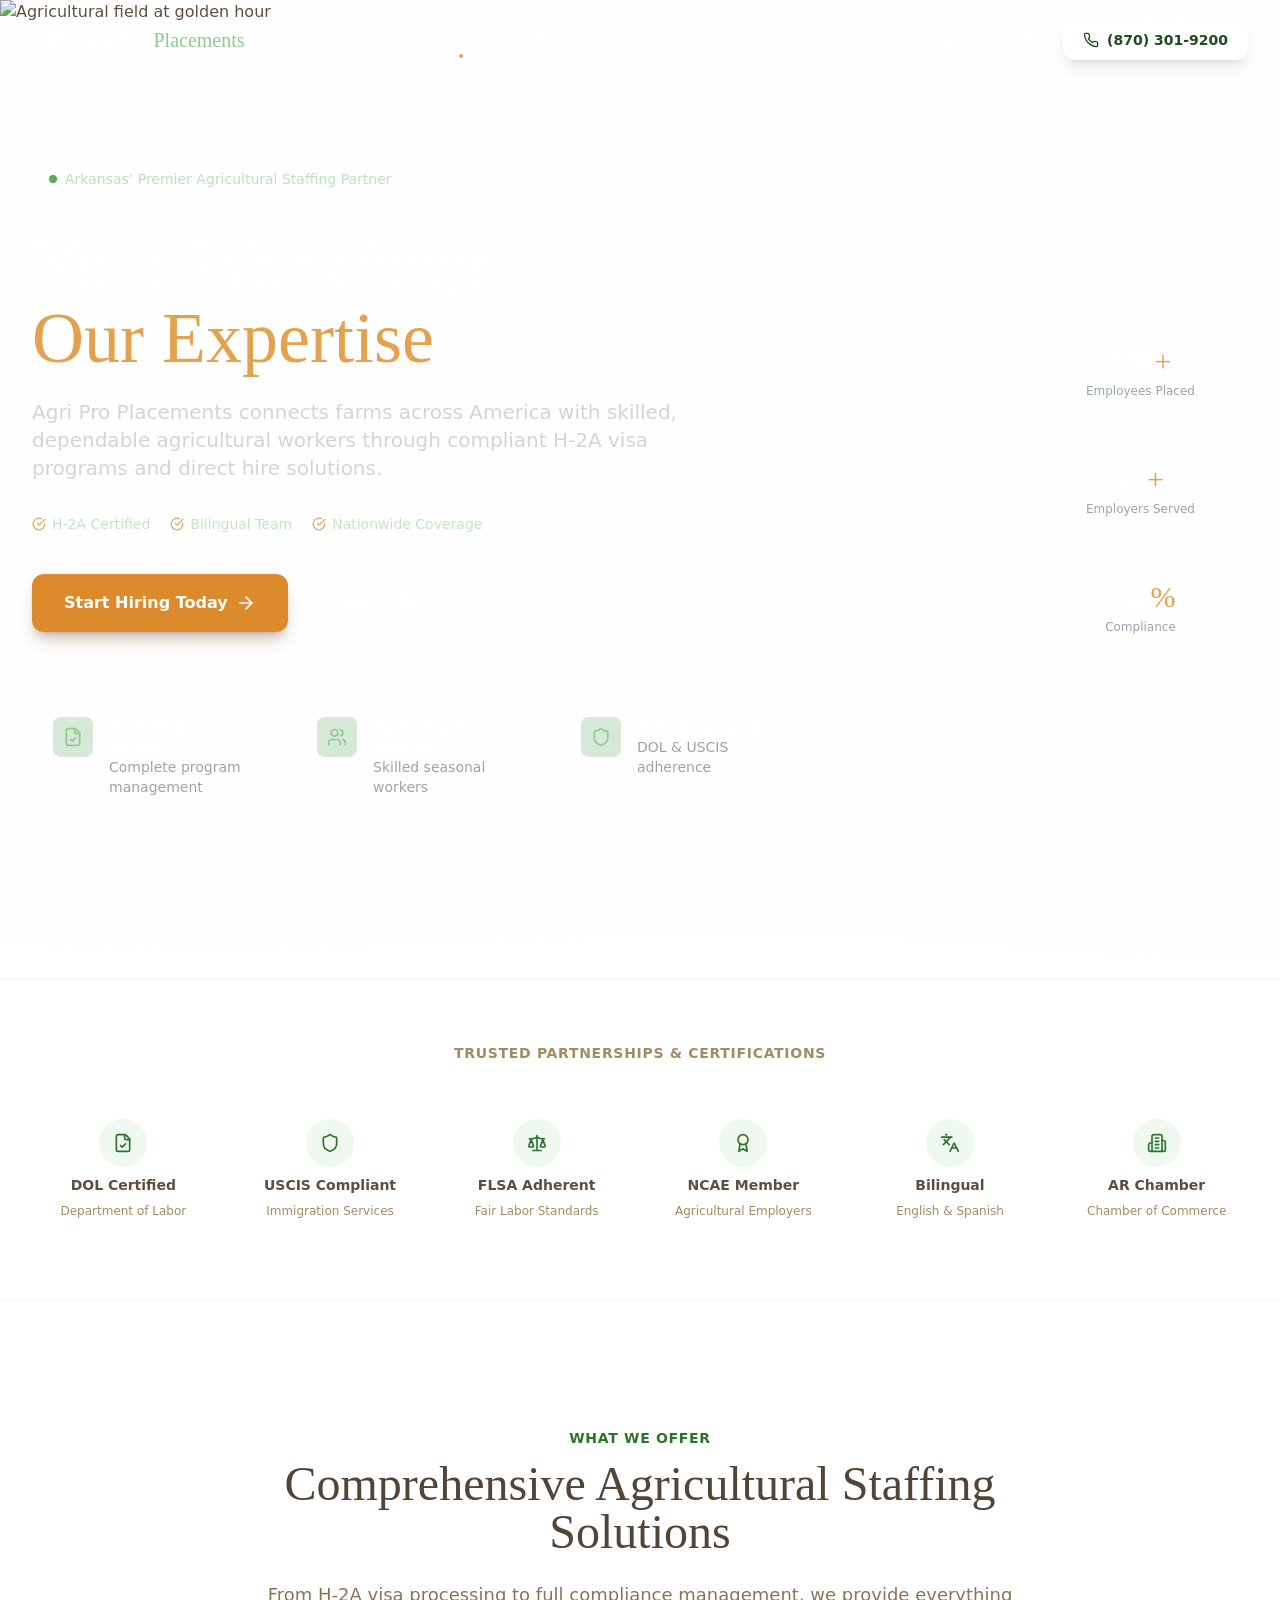
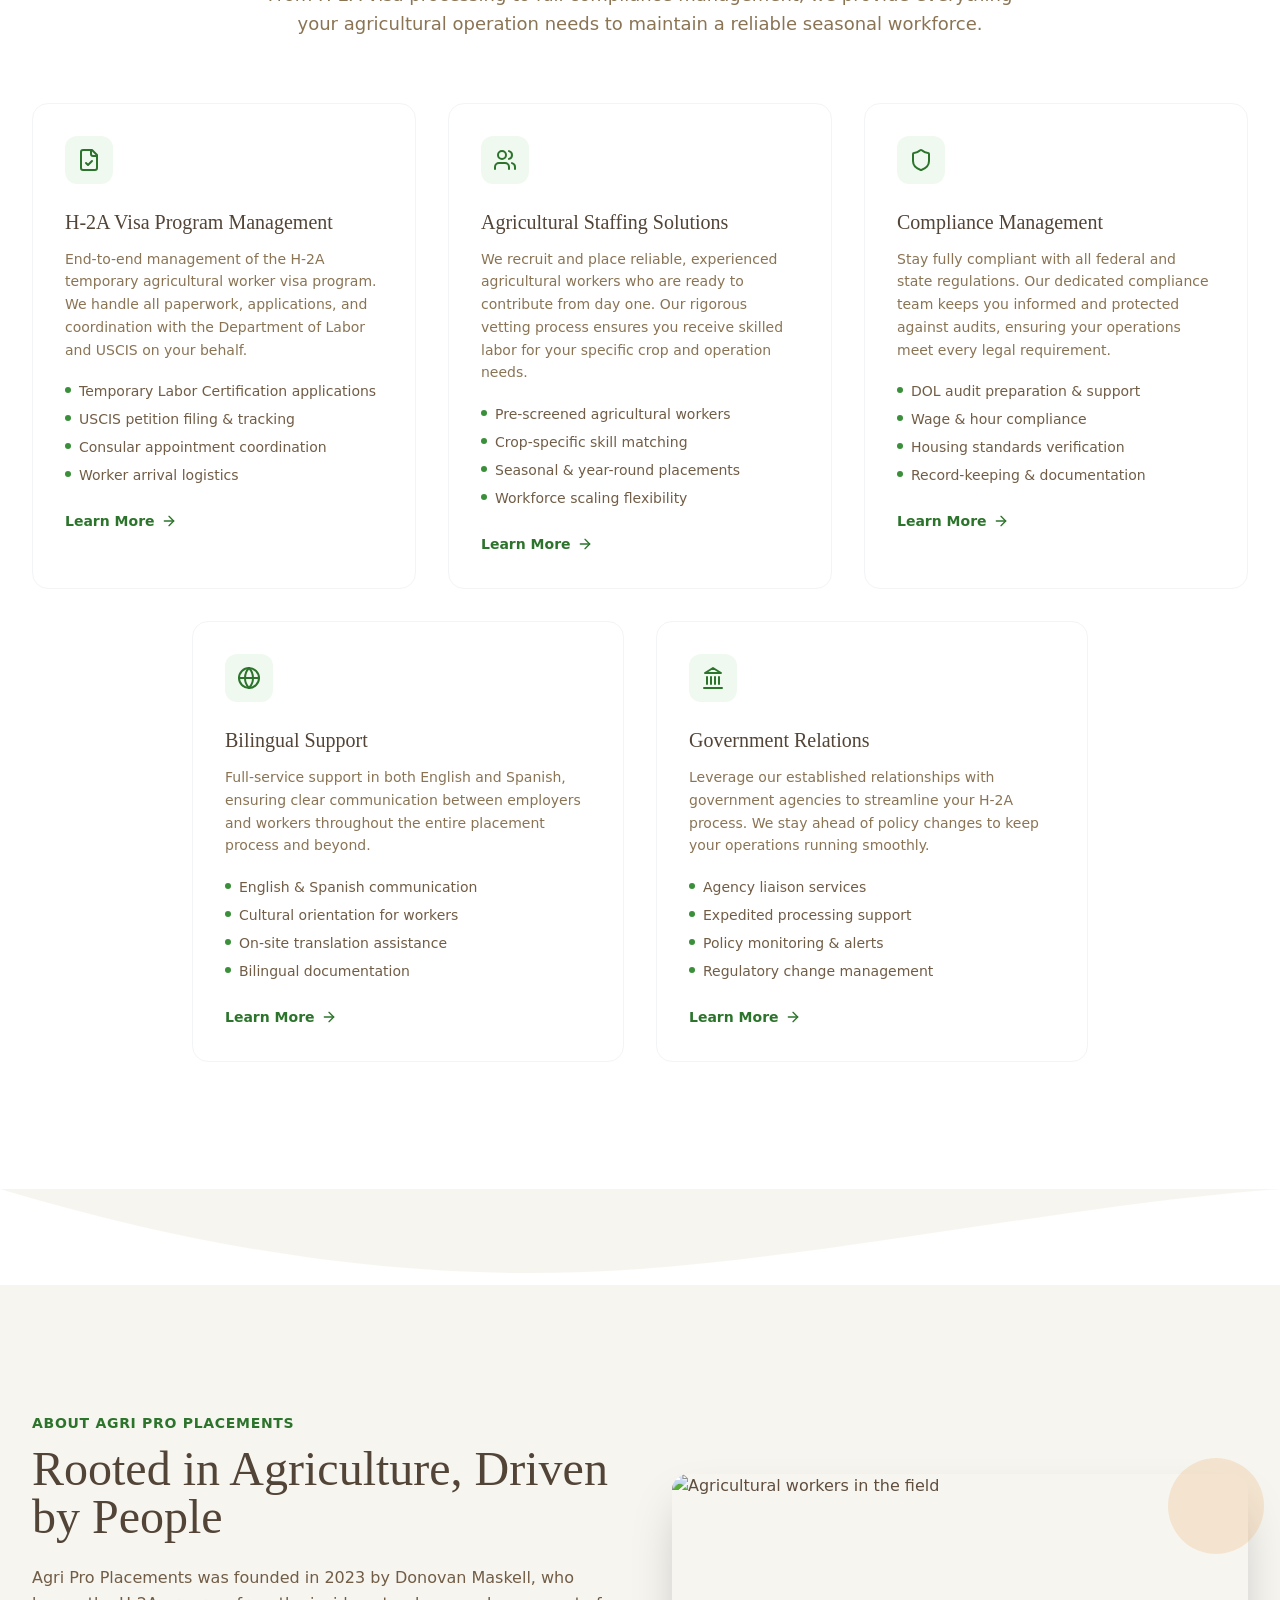
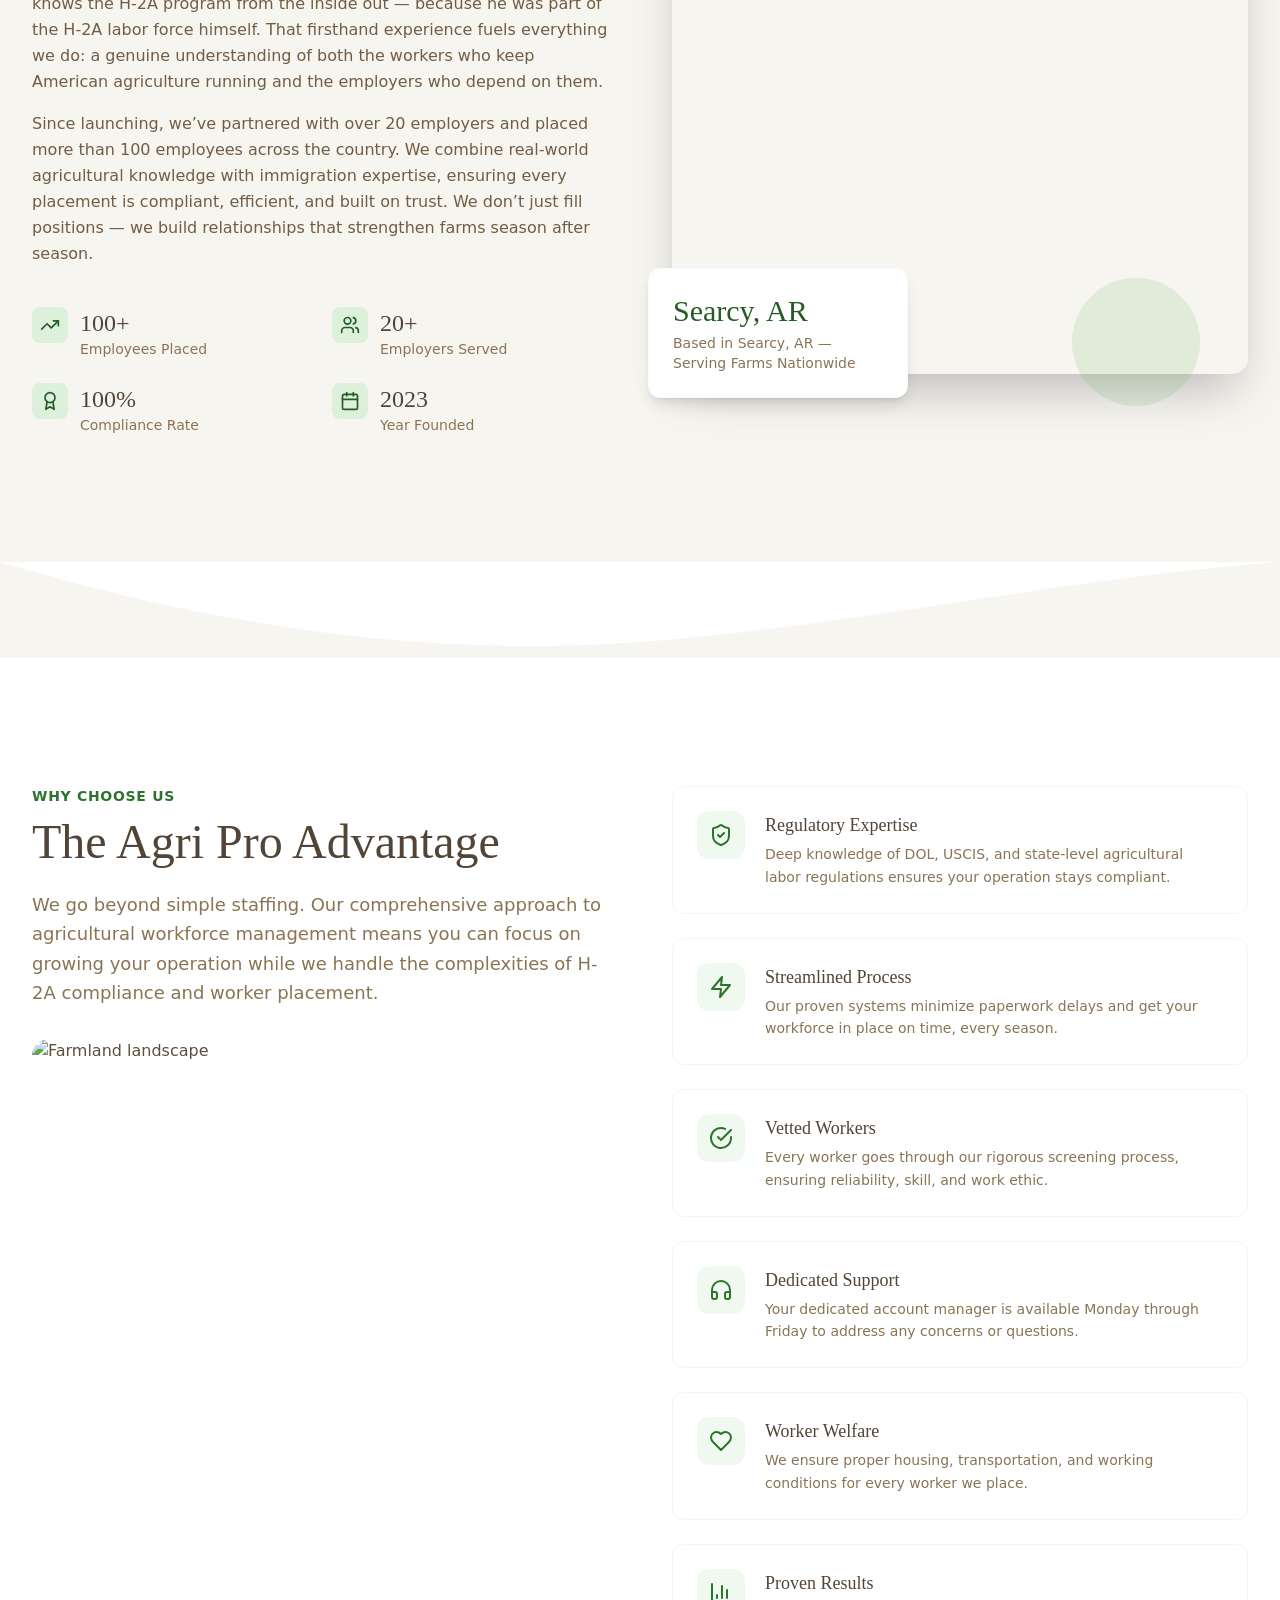
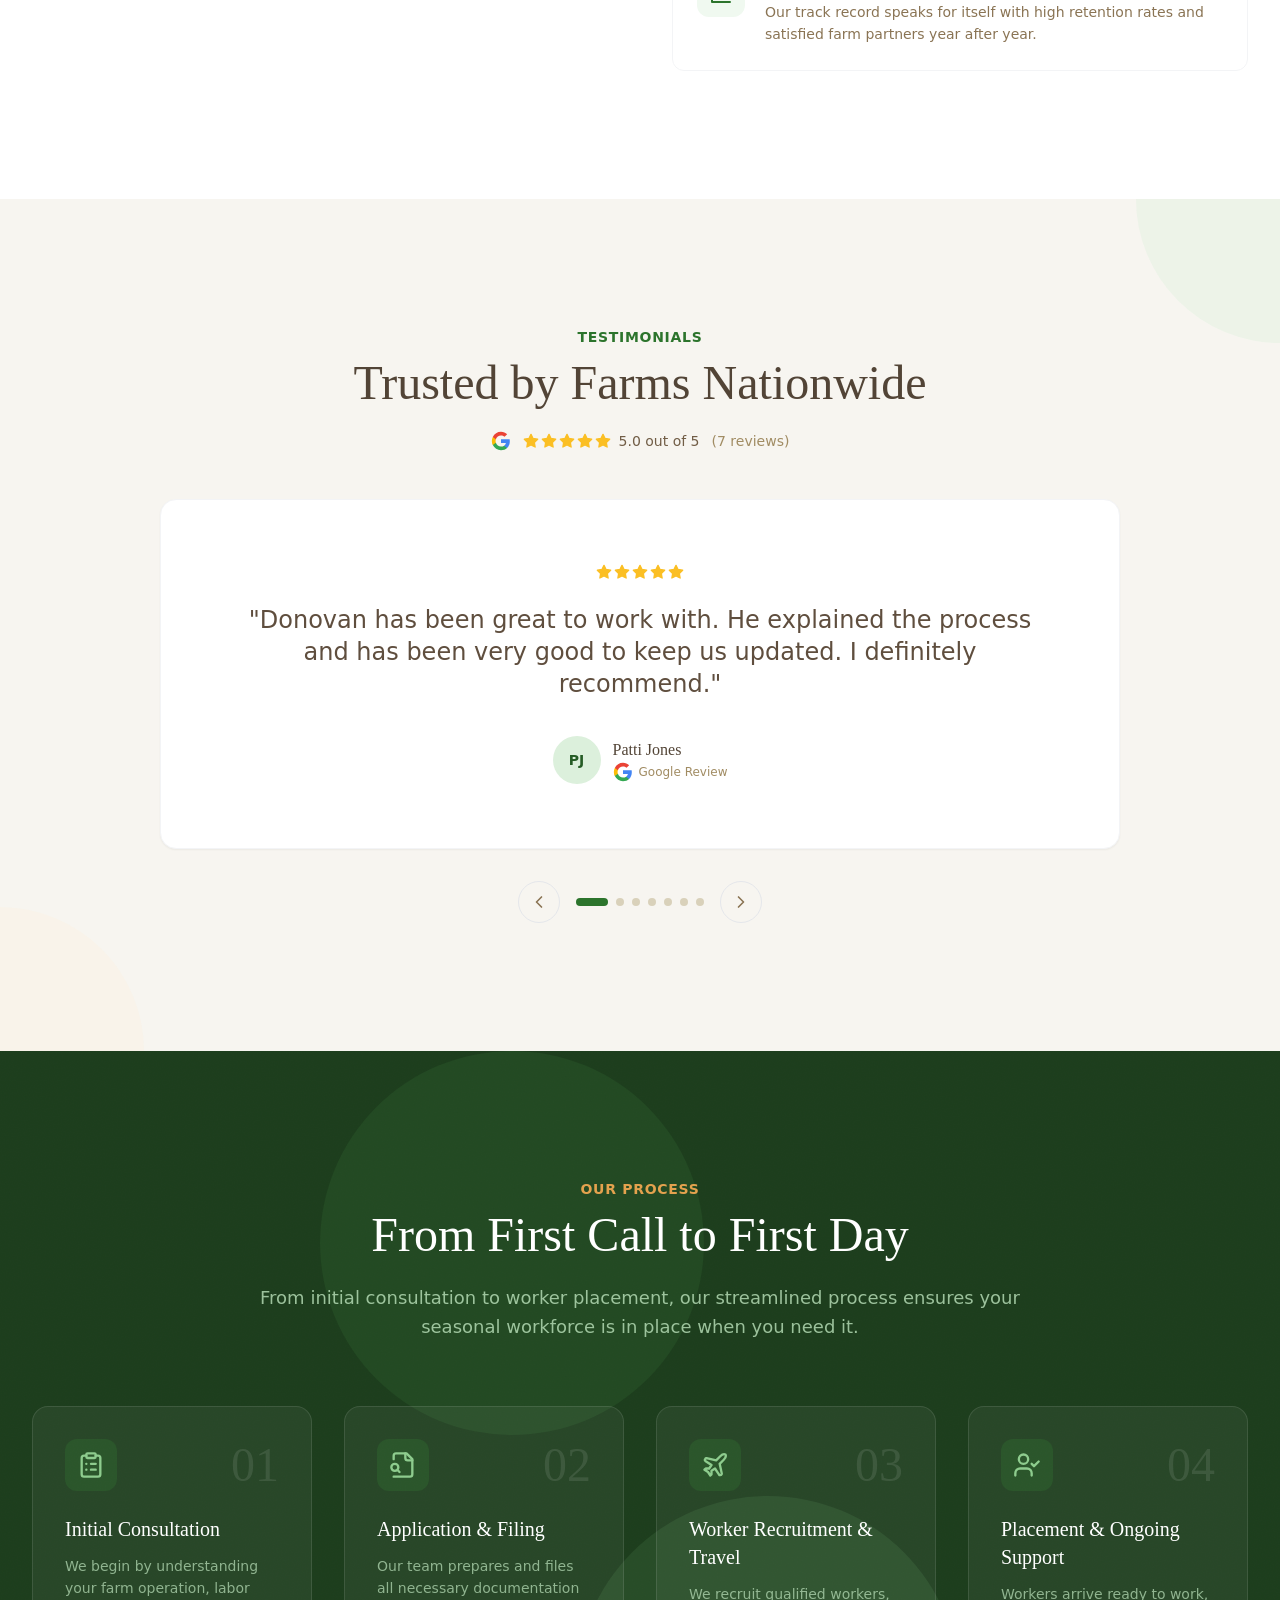
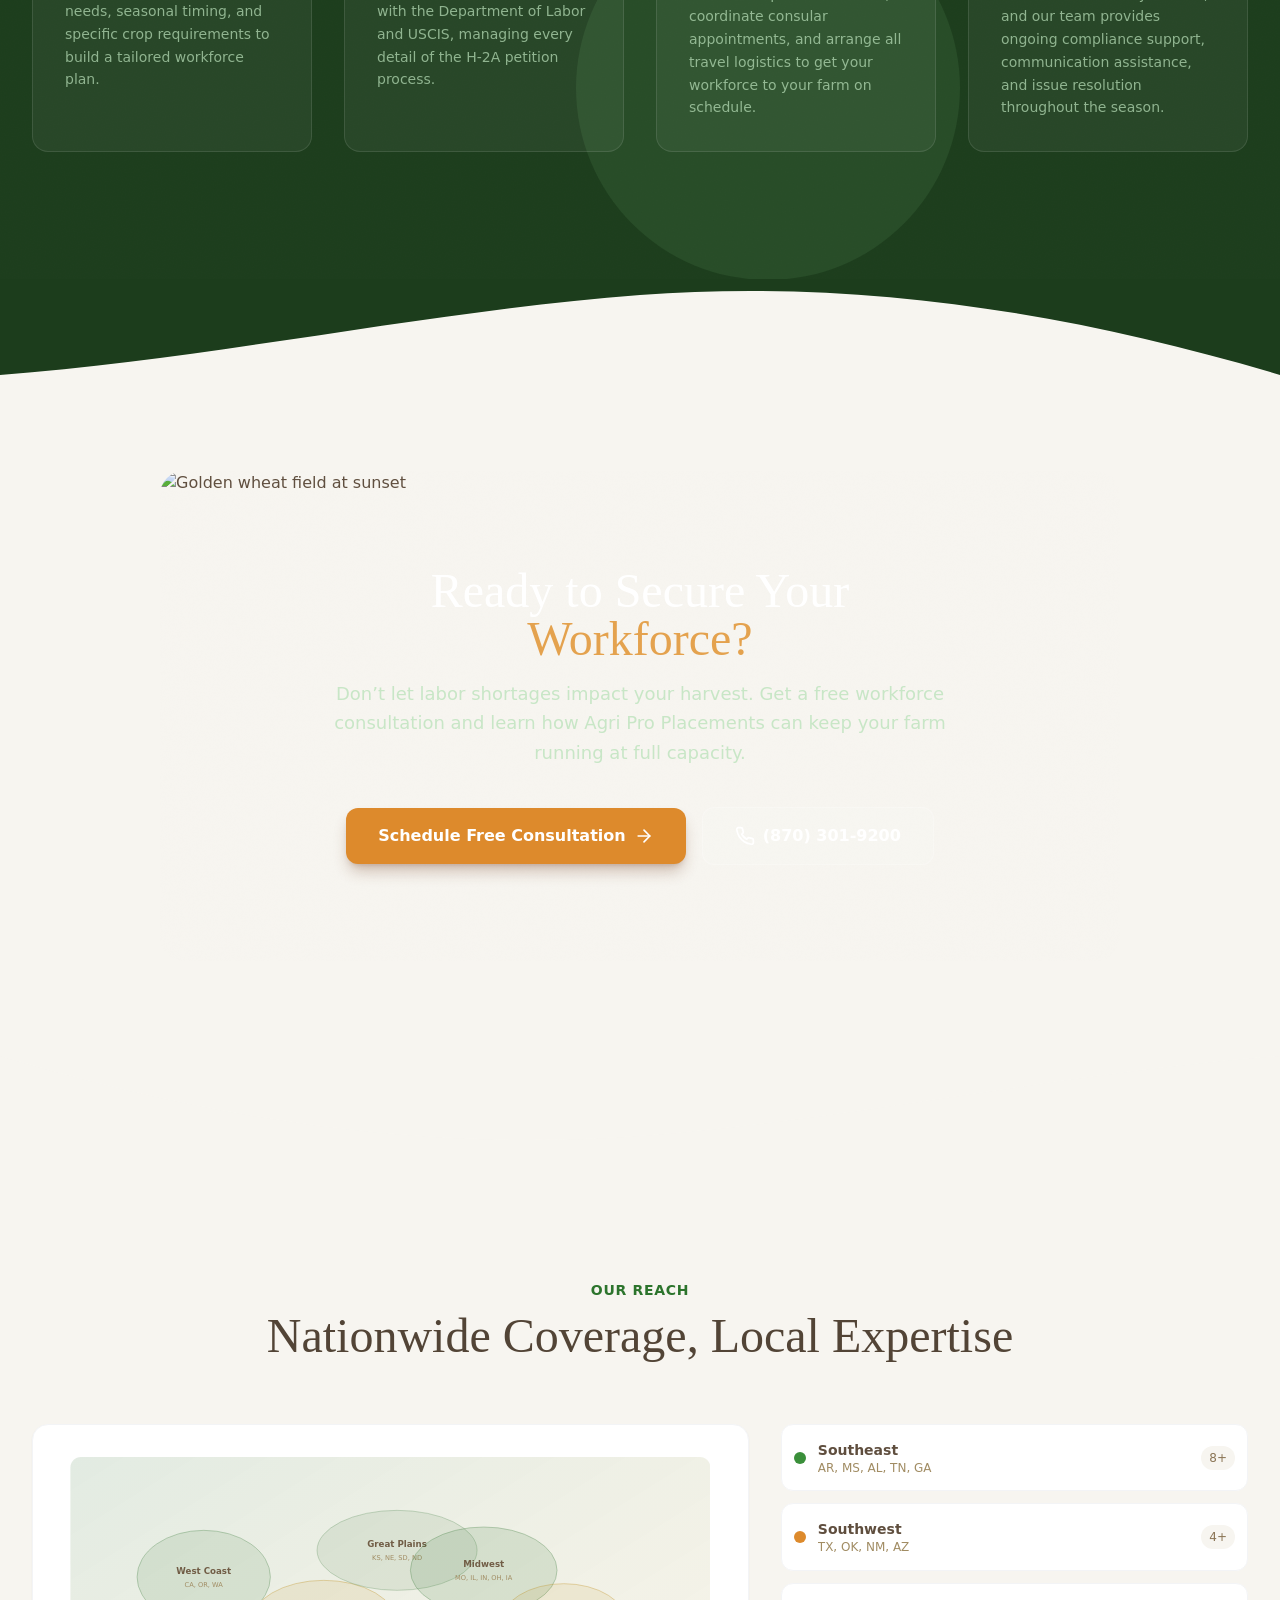
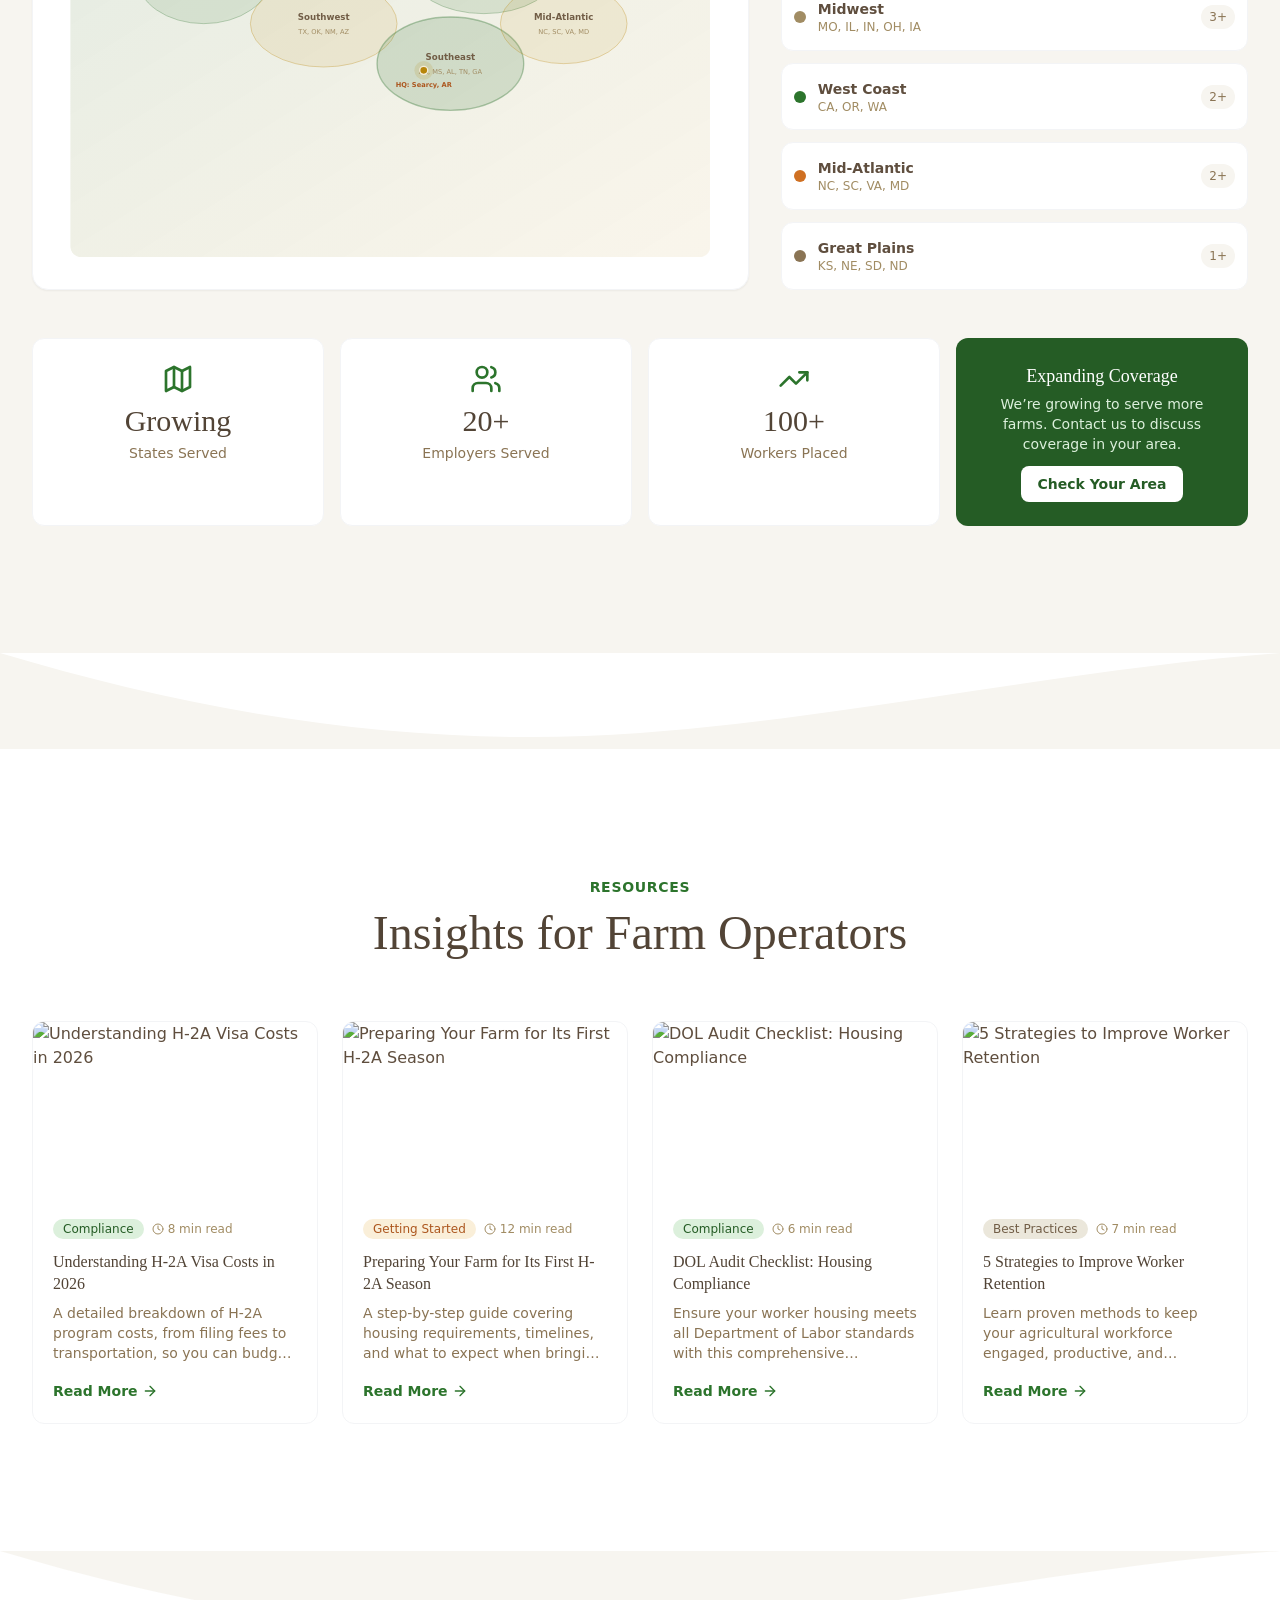
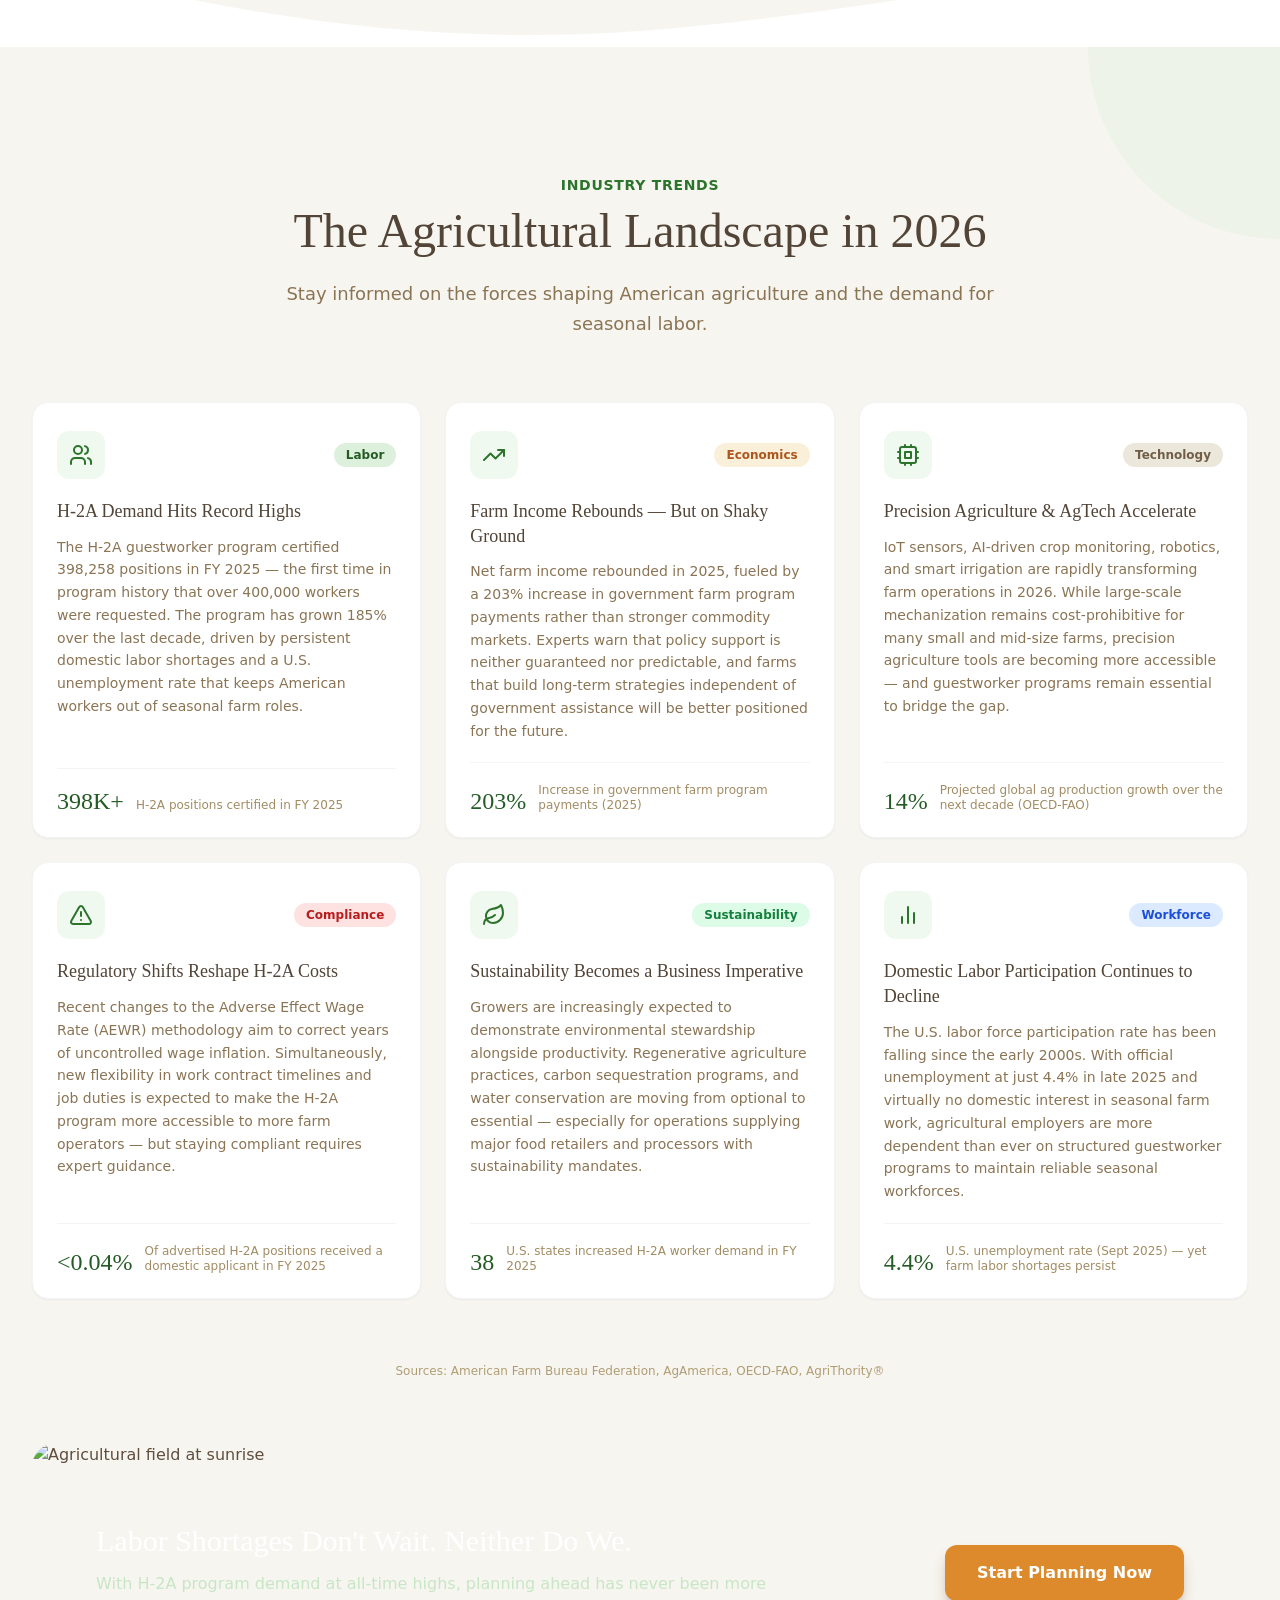
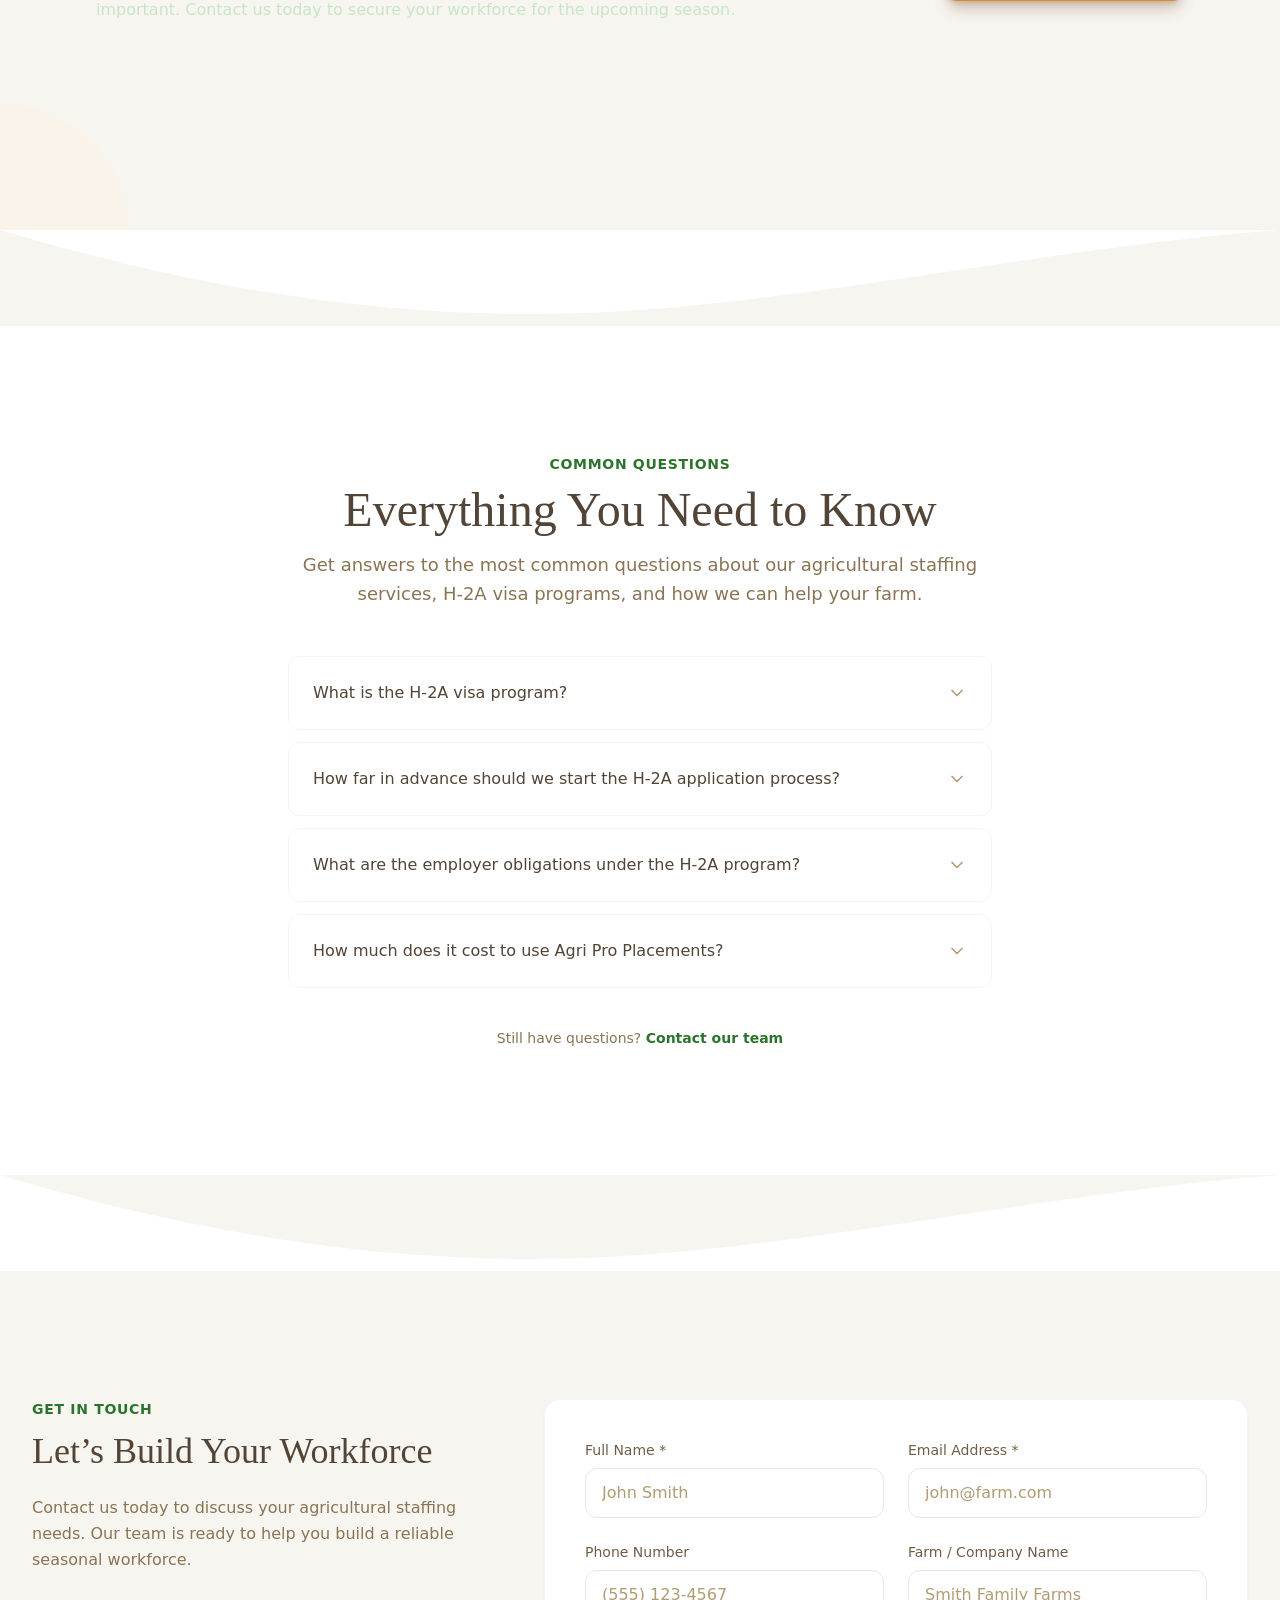
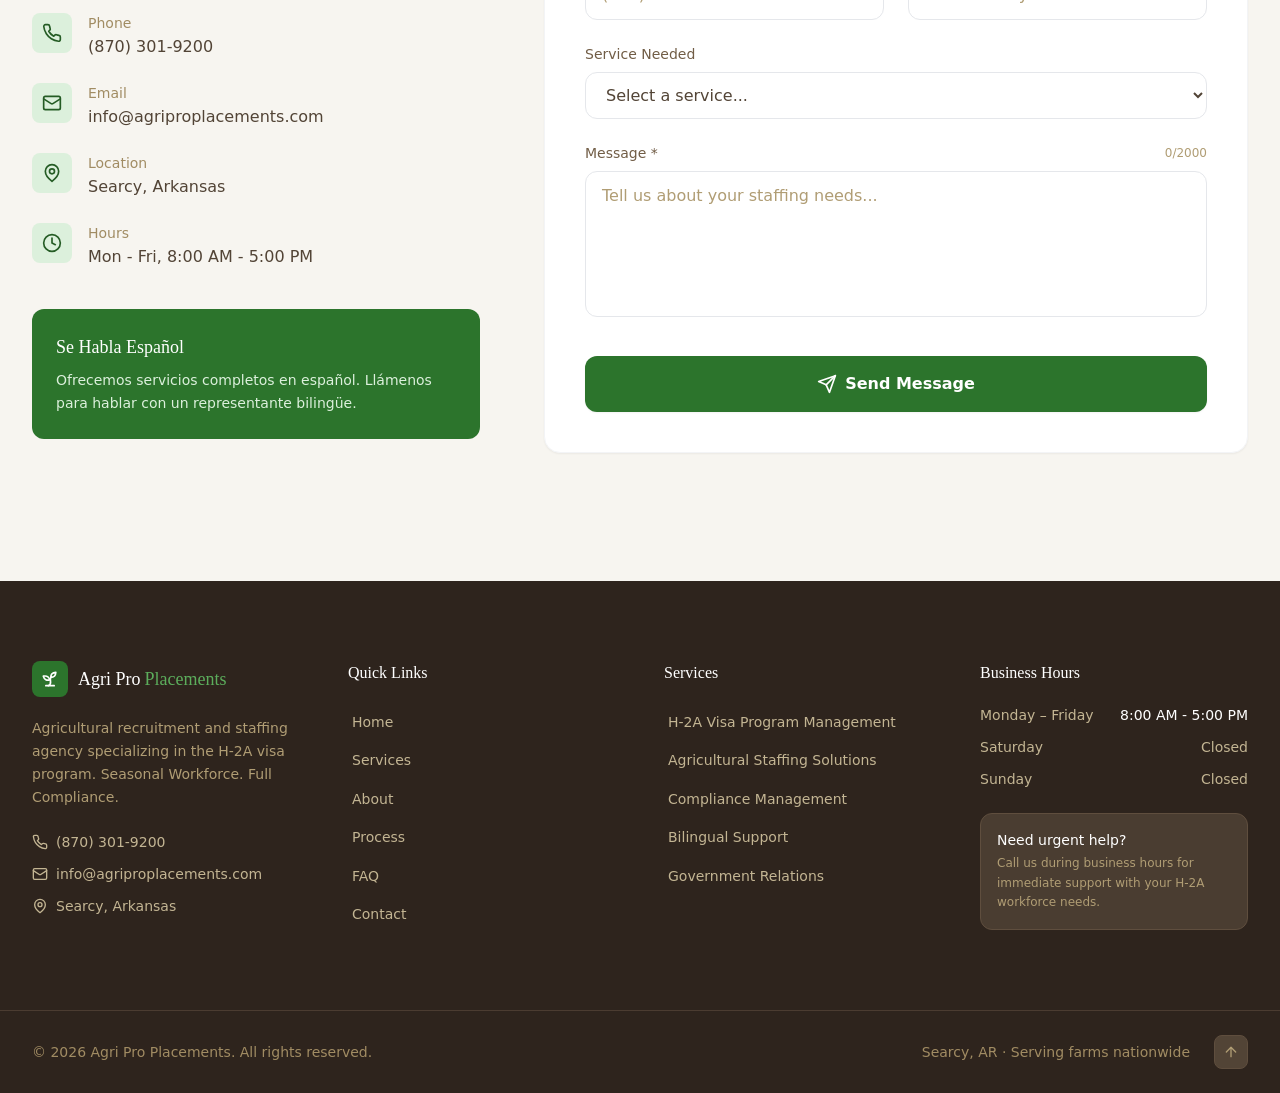
==== commit 3acf10ad: "SEO fixes: sitemap, robots.txt, pre-rendered HTML, optimized meta tags, structured data, H1, canonic" ====
--- a/index.html
+++ b/index.html
@@ -1,29 +1,14 @@
-<!doctype html>
-<html lang="en">
-  <head>
-    <meta charset="UTF-8" />
-    <link rel="icon" type="image/svg+xml" href="/favicon.svg" />
-    <meta name="viewport" content="width=device-width, initial-scale=1.0" />
-    <title>Agri Pro Placements | Seasonal Workforce. Full Compliance.</title>
-    <meta name="description" content="Agricultural recruitment and staffing agency specializing in the H-2A visa program. Based in Searcy, Arkansas, serving farms nationwide." />
-    <meta property="og:title" content="Agri Pro Placements | Seasonal Workforce. Full Compliance." />
-    <meta property="og:description" content="H-2A visa program management, agricultural staffing, and compliance services for farms across the United States." />
-    <meta property="og:type" content="website" />
-    <meta property="og:url" content="https://agriproplacements.com" />
-    <meta name="twitter:card" content="summary_large_image" />
-    <meta name="twitter:title" content="Agri Pro Placements" />
-    <meta name="twitter:description" content="Seasonal Workforce. Full Compliance. H-2A agricultural staffing from Searcy, AR." />
-    <link rel="preconnect" href="https://fonts.googleapis.com" />
-    <link rel="preconnect" href="https://fonts.gstatic.com" crossorigin />
-    <link href="https://fonts.googleapis.com/css2?family=DM+Serif+Display:ital@0;1&family=Inter:wght@300;400;500;600;700&display=swap" rel="stylesheet" />
-    <script type="application/ld+json">
-    {
+<!DOCTYPE html><html lang="en"><head><meta charset="UTF-8"><link rel="icon" type="image/svg+xml" href="/favicon.svg"><meta name="viewport" content="width=device-width,initial-scale=1"><!-- SEO: Optimized title with primary keyword first --><title>H-2A Agricultural Staffing Agency | Agri Pro Placements</title><!-- SEO: Keyword-rich meta description with CTA --><meta name="description" content="Agri Pro Placements is a full-service H-2A agricultural staffing and compliance agency based in Searcy, AR. We manage DOL job orders, USCIS petitions, housing inspections, and worker placement for 20+ U.S. farm employers. Get a free consultation today."><!-- SEO: Canonical URL to prevent duplicate content --><link rel="canonical" href="https://agriproplacements.com/"><!-- SEO: Additional keyword meta tags --><meta name="keywords" content="H-2A visa agency, agricultural staffing, H-2A compliance, seasonal farm workers, H-2A program management, agricultural labor placement, DOL compliance, USCIS petition, farm labor agency Arkansas"><meta name="author" content="Donovan Maskell, Agri Pro Placements LLC"><meta name="robots" content="index, follow"><meta name="geo.region" content="US-AR"><meta name="geo.placename" content="Searcy, Arkansas"><!-- Open Graph / Facebook --><meta property="og:type" content="website"><meta property="og:url" content="https://agriproplacements.com/"><meta property="og:title" content="H-2A Agricultural Staffing Agency | Agri Pro Placements"><meta property="og:description" content="Full-service H-2A agricultural staffing and compliance agency. DOL job orders, USCIS petitions, housing inspections, and worker placement for U.S. farm employers."><meta property="og:image" content="https://agriproplacements.com/og-image.jpg"><meta property="og:image:width" content="1200"><meta property="og:image:height" content="630"><meta property="og:site_name" content="Agri Pro Placements"><meta property="og:locale" content="en_US"><!-- Twitter Card --><meta name="twitter:card" content="summary_large_image"><meta name="twitter:url" content="https://agriproplacements.com/"><meta name="twitter:title" content="H-2A Agricultural Staffing Agency | Agri Pro Placements"><meta name="twitter:description" content="Full-service H-2A agricultural staffing and compliance agency based in Searcy, AR. Serving 20+ U.S. farm employers nationwide."><meta name="twitter:image" content="https://agriproplacements.com/og-image.jpg"><!-- Fonts --><link rel="preconnect" href="https://fonts.googleapis.com"><link rel="preconnect" href="https://fonts.gstatic.com" crossorigin=""><!-- Structured Data: EmploymentAgency (enhanced) --><script type="application/ld+json">{
       "@context": "https://schema.org",
       "@type": "EmploymentAgency",
       "name": "Agri Pro Placements",
-      "description": "Agricultural recruitment and staffing agency specializing in the H-2A visa program. Founded in 2023 by Donovan Maskell.",
+      "legalName": "Agri Pro Placements LLC",
+      "description": "Full-service H-2A agricultural staffing and compliance agency specializing in DOL job orders, USCIS petitions, housing inspections, and seasonal worker placement for U.S. farm employers.",
       "url": "https://agriproplacements.com",
+      "logo": "https://agriproplacements.com/favicon.svg",
+      "image": "https://agriproplacements.com/og-image.jpg",
       "telephone": "+1-870-301-9200",
+      "email": "info@agriproplacements.com",
       "founder": {
         "@type": "Person",
         "name": "Donovan Maskell"
@@ -31,26 +16,105 @@
       "foundingDate": "2023",
       "address": {
         "@type": "PostalAddress",
+        "streetAddress": "Searcy",
         "addressLocality": "Searcy",
         "addressRegion": "AR",
+        "postalCode": "72143",
         "addressCountry": "US"
       },
-      "areaServed": "US",
-      "openingHours": "Mo-Fr 08:00-17:00",
-      "knowsLanguage": ["en", "es"],
-      "slogan": "Seasonal Workforce. Full Compliance."
-    }
-    </script>
-    <script type="module" crossorigin src="/assets/index-DwqETYKN.js"></script>
-    <link rel="stylesheet" crossorigin href="/assets/index-CI72dpWa.css">
-  </head>
-  <body>
-    <noscript>
-      <div style="padding:2rem;text-align:center;font-family:sans-serif">
-        <h1>Agri Pro Placements</h1>
-        <p>Please enable JavaScript to view this website. Call us at (870) 301-9200.</p>
-      </div>
-    </noscript>
-    <div id="root"></div>
-  </body>
-</html>
+      "geo": {
+        "@type": "GeoCoordinates",
+        "latitude": 35.2509,
+        "longitude": -91.7362
+      },
+      "areaServed": {
+        "@type": "Country",
+        "name": "United States"
+      },
+      "openingHoursSpecification": {
+        "@type": "OpeningHoursSpecification",
+        "dayOfWeek": ["Monday","Tuesday","Wednesday","Thursday","Friday"],
+        "opens": "08:00",
+        "closes": "17:00"
+      },
+      "knowsLanguage": ["en", "es", "af"],
+      "slogan": "Seasonal Workforce. Full Compliance.",
+      "sameAs": [
+        "https://github.com/donmas123/agriproplacements-website"
+      ],
+      "hasOfferCatalog": {
+        "@type": "OfferCatalog",
+        "name": "H-2A Agricultural Staffing Services",
+        "itemListElement": [
+          {
+            "@type": "Offer",
+            "itemOffered": {
+              "@type": "Service",
+              "name": "H-2A Visa Program Management",
+              "description": "End-to-end management of the H-2A temporary agricultural worker visa program including DOL job orders, USCIS petitions, and consular coordination."
+            }
+          },
+          {
+            "@type": "Offer",
+            "itemOffered": {
+              "@type": "Service",
+              "name": "Agricultural Staffing Solutions",
+              "description": "Recruitment and placement of pre-screened, experienced agricultural workers for seasonal and year-round positions."
+            }
+          },
+          {
+            "@type": "Offer",
+            "itemOffered": {
+              "@type": "Service",
+              "name": "H-2A Compliance Management",
+              "description": "Full compliance support including DOL audit preparation, wage and hour compliance, housing inspections, and record-keeping."
+            }
+          }
+        ]
+      }
+    }</script><!-- Structured Data: FAQ Page (for FAQ rich results in Google) --><script type="application/ld+json">{
+      "@context": "https://schema.org",
+      "@type": "FAQPage",
+      "mainEntity": [
+        {
+          "@type": "Question",
+          "name": "What is the H-2A visa program?",
+          "acceptedAnswer": {
+            "@type": "Answer",
+            "text": "The H-2A program allows U.S. agricultural employers to bring foreign nationals to the United States to fill temporary or seasonal agricultural jobs when there are not enough domestic workers available. Employers must comply with Department of Labor regulations, including providing housing, transportation, and the Adverse Effect Wage Rate (AEWR)."
+          }
+        },
+        {
+          "@type": "Question",
+          "name": "How far in advance should we start the H-2A application process?",
+          "acceptedAnswer": {
+            "@type": "Answer",
+            "text": "We recommend starting the H-2A application process at least 75 days before your workers' anticipated start date. The DOL requires job orders to be filed at least 60 days before the date of need, but earlier preparation allows time to address any issues with the application."
+          }
+        },
+        {
+          "@type": "Question",
+          "name": "What are the employer obligations under the H-2A program?",
+          "acceptedAnswer": {
+            "@type": "Answer",
+            "text": "H-2A employers must provide free housing that meets federal and state standards, pay at least the Adverse Effect Wage Rate (AEWR), provide three meals per day or cooking facilities, cover inbound and outbound transportation costs, and carry workers' compensation insurance."
+          }
+        },
+        {
+          "@type": "Question",
+          "name": "How much does it cost to use Agri Pro Placements?",
+          "acceptedAnswer": {
+            "@type": "Answer",
+            "text": "Our fees vary based on the number of workers, crop type, and services required. We offer transparent, flat-rate pricing with no hidden fees. Contact us for a free consultation and customized quote for your operation."
+          }
+        },
+        {
+          "@type": "Question",
+          "name": "Can you help if we have never used the H-2A program before?",
+          "acceptedAnswer": {
+            "@type": "Answer",
+            "text": "Absolutely. We specialize in onboarding first-time H-2A employers. We guide you through every step of the process, from initial eligibility assessment and housing preparation to filing your first job order and welcoming your workers on arrival."
+          }
+        }
+      ]
+    }</script><script type="module" crossorigin="" src="/assets/index-DwqETYKN.js"></script><link rel="preconnect" href="https://fonts.googleapis.com"><link rel="preconnect" href="https://images.pexels.com"><link rel="preconnect" href="https://fonts.gstatic.com"><link rel="preconnect" href="https://zpcldmynqpiurabqsfrv.supabase.co"><style type="text/css">@font-face{font-family:'DM Serif Display';font-style:italic;font-weight:400;font-display:swap;src:url(https://fonts.gstatic.com/s/dmserifdisplay/v17/-nFhOHM81r4j6k0gjAW3mujVU2B2G_Vx1w.ttf) format('truetype')}@font-face{font-family:'DM Serif Display';font-style:normal;font-weight:400;font-display:swap;src:url(https://fonts.gstatic.com/s/dmserifdisplay/v17/-nFnOHM81r4j6k0gjAW3mujVU2B2K_c.ttf) format('truetype')}@font-face{font-family:Inter;font-style:normal;font-weight:300;font-display:swap;src:url(https://fonts.gstatic.com/s/inter/v20/UcCO3FwrK3iLTeHuS_nVMrMxCp50SjIw2boKoduKmMEVuOKfMZg.ttf) format('truetype')}@font-face{font-family:Inter;font-style:normal;font-weight:400;font-display:swap;src:url(https://fonts.gstatic.com/s/inter/v20/UcCO3FwrK3iLTeHuS_nVMrMxCp50SjIw2boKoduKmMEVuLyfMZg.ttf) format('truetype')}@font-face{font-family:Inter;font-style:normal;font-weight:500;font-display:swap;src:url(https://fonts.gstatic.com/s/inter/v20/UcCO3FwrK3iLTeHuS_nVMrMxCp50SjIw2boKoduKmMEVuI6fMZg.ttf) format('truetype')}@font-face{font-family:Inter;font-style:normal;font-weight:600;font-display:swap;src:url(https://fonts.gstatic.com/s/inter/v20/UcCO3FwrK3iLTeHuS_nVMrMxCp50SjIw2boKoduKmMEVuGKYMZg.ttf) format('truetype')}@font-face{font-family:Inter;font-style:normal;font-weight:700;font-display:swap;src:url(https://fonts.gstatic.com/s/inter/v20/UcCO3FwrK3iLTeHuS_nVMrMxCp50SjIw2boKoduKmMEVuFuYMZg.ttf) format('truetype')}*,:after,:before{--tw-border-spacing-x:0;--tw-border-spacing-y:0;--tw-translate-x:0;--tw-translate-y:0;--tw-rotate:0;--tw-skew-x:0;--tw-skew-y:0;--tw-scale-x:1;--tw-scale-y:1;--tw-scroll-snap-strictness:proximity;--tw-ring-offset-width:0px;--tw-ring-offset-color:#fff;--tw-ring-color:rgb(59 130 246 / .5);--tw-ring-offset-shadow:0 0 #0000;--tw-ring-shadow:0 0 #0000;--tw-shadow:0 0 #0000;--tw-shadow-colored:0 0 #0000}::backdrop{--tw-border-spacing-x:0;--tw-border-spacing-y:0;--tw-translate-x:0;--tw-translate-y:0;--tw-rotate:0;--tw-skew-x:0;--tw-skew-y:0;--tw-scale-x:1;--tw-scale-y:1;--tw-scroll-snap-strictness:proximity;--tw-ring-offset-width:0px;--tw-ring-offset-color:#fff;--tw-ring-color:rgb(59 130 246 / .5);--tw-ring-offset-shadow:0 0 #0000;--tw-ring-shadow:0 0 #0000;--tw-shadow:0 0 #0000;--tw-shadow-colored:0 0 #0000}*,:after,:before{box-sizing:border-box;border-width:0;border-style:solid;border-color:#e5e7eb}:after,:before{--tw-content:""}:host,html{line-height:1.5;-webkit-text-size-adjust:100%;-moz-tab-size:4;-o-tab-size:4;tab-size:4;font-family:ui-sans-serif,system-ui,sans-serif,"Apple Color Emoji","Segoe UI Emoji",Segoe UI Symbol,"Noto Color Emoji";font-feature-settings:normal;font-variation-settings:normal;-webkit-tap-highlight-color:transparent}body{margin:0;line-height:inherit}hr{height:0;color:inherit;border-top-width:1px}abbr:where([title]){-webkit-text-decoration:underline dotted;text-decoration:underline dotted}h1,h2,h3,h4,h5,h6{font-size:inherit;font-weight:inherit}a{color:inherit;text-decoration:inherit}b,strong{font-weight:bolder}code,kbd,pre,samp{font-family:ui-monospace,SFMono-Regular,Menlo,Monaco,Consolas,Liberation Mono,Courier New,monospace;font-feature-settings:normal;font-variation-settings:normal;font-size:1em}small{font-size:80%}sub,sup{font-size:75%;line-height:0;position:relative;vertical-align:baseline}sub{bottom:-.25em}sup{top:-.5em}table{text-indent:0;border-color:inherit;border-collapse:collapse}button,input,optgroup,select,textarea{font-family:inherit;font-feature-settings:inherit;font-variation-settings:inherit;font-size:100%;font-weight:inherit;line-height:inherit;letter-spacing:inherit;color:inherit;margin:0;padding:0}button,select{text-transform:none}button,input:where([type=button]),input:where([type=reset]),input:where([type=submit]){-webkit-appearance:button;background-color:transparent;background-image:none}:-moz-focusring{outline:auto}:-moz-ui-invalid{box-shadow:none}progress{vertical-align:baseline}::-webkit-inner-spin-button,::-webkit-outer-spin-button{height:auto}[type=search]{-webkit-appearance:textfield;outline-offset:-2px}::-webkit-search-decoration{-webkit-appearance:none}::-webkit-file-upload-button{-webkit-appearance:button;font:inherit}summary{display:list-item}blockquote,dd,dl,figure,h1,h2,h3,h4,h5,h6,hr,p,pre{margin:0}fieldset{margin:0;padding:0}legend{padding:0}menu,ol,ul{list-style:none;margin:0;padding:0}dialog{padding:0}textarea{resize:vertical}input::-moz-placeholder,textarea::-moz-placeholder{opacity:1;color:#9ca3af}input::placeholder,textarea::placeholder{opacity:1;color:#9ca3af}[role=button],button{cursor:pointer}:disabled{cursor:default}audio,canvas,embed,iframe,img,object,svg,video{display:block;vertical-align:middle}img,video{max-width:100%;height:auto}[hidden]:where(:not([hidden=until-found])){display:none}html{scroll-behavior:smooth;-webkit-font-smoothing:antialiased;-moz-osx-font-smoothing:grayscale}body{--tw-text-opacity:1;color:rgb(95 78 62 / var(--tw-text-opacity,1))}::-moz-selection{--tw-bg-opacity:1;background-color:rgb(188 226 188 / var(--tw-bg-opacity,1));--tw-text-opacity:1;color:rgb(28 61 28 / var(--tw-text-opacity,1))}::selection{--tw-bg-opacity:1;background-color:rgb(188 226 188 / var(--tw-bg-opacity,1));--tw-text-opacity:1;color:rgb(28 61 28 / var(--tw-text-opacity,1))}.pointer-events-none{pointer-events:none}.visible{visibility:visible}.fixed{position:fixed}.absolute{position:absolute}.relative{position:relative}.sticky{position:sticky}.inset-0{top:0;right:0;bottom:0;left:0}.-bottom-6{bottom:-1.5rem}.-bottom-8{bottom:-2rem}.-left-6{left:-1.5rem}.-right-4{right:-1rem}.-top-4{top:-1rem}.bottom-0{bottom:0}.left-0{left:0}.left-1\/2{left:50%}.left-1\/4{left:25%}.left-full{left:100%}.right-0{right:0}.right-1\/4{right:25%}.right-12{right:3rem}.right-8{right:2rem}.top-0{top:0}.top-1\/2{top:50%}.top-12{top:3rem}.top-20{top:5rem}.z-10{z-index:10}.z-40{z-index:40}.z-50{z-index:50}.z-\[100\]{z-index:100}.z-\[9999\]{z-index:9999}.mx-4{margin-left:1rem;margin-right:1rem}.mx-auto{margin-left:auto;margin-right:auto}.-mt-px{margin-top:-1px}.mb-0\.5{margin-bottom:.125rem}.mb-1{margin-bottom:.25rem}.mb-10{margin-bottom:2.5rem}.mb-12{margin-bottom:3rem}.mb-16{margin-bottom:4rem}.mb-2{margin-bottom:.5rem}.mb-3{margin-bottom:.75rem}.mb-4{margin-bottom:1rem}.mb-5{margin-bottom:1.25rem}.mb-6{margin-bottom:1.5rem}.mb-8{margin-bottom:2rem}.ml-1{margin-left:.25rem}.ml-3{margin-left:.75rem}.mt-1{margin-top:.25rem}.mt-1\.5{margin-top:.375rem}.mt-10{margin-top:2.5rem}.mt-2{margin-top:.5rem}.mt-4{margin-top:1rem}.mt-5{margin-top:1.25rem}.mt-6{margin-top:1.5rem}.mt-8{margin-top:2rem}.line-clamp-2{overflow:hidden;display:-webkit-box;-webkit-box-orient:vertical;-webkit-line-clamp:2}.line-clamp-3{overflow:hidden;display:-webkit-box;-webkit-box-orient:vertical;-webkit-line-clamp:3}.block{display:block}.inline-block{display:inline-block}.flex{display:flex}.inline-flex{display:inline-flex}.grid{display:grid}.hidden{display:none}.aspect-\[16\/10\]{aspect-ratio:16/10}.h-0{height:0}.h-1{height:.25rem}.h-1\.5{height:.375rem}.h-12{height:3rem}.h-16{height:4rem}.h-2{height:.5rem}.h-20{height:5rem}.h-24{height:6rem}.h-3{height:.75rem}.h-3\.5{height:.875rem}.h-32{height:8rem}.h-4{height:1rem}.h-5{height:1.25rem}.h-6{height:1.5rem}.h-64{height:16rem}.h-7{height:1.75rem}.h-72{height:18rem}.h-8{height:2rem}.h-96{height:24rem}.h-\[2px\]{height:2px}.h-\[320px\]{height:320px}.h-\[500px\]{height:500px}.h-auto{height:auto}.h-fit{height:-moz-fit-content;height:fit-content}.h-full{height:100%}.h-px{height:1px}.max-h-\[400px\]{max-height:400px}.max-h-\[85vh\]{max-height:85vh}.min-h-\[100px\]{min-height:100px}.min-h-\[360px\]{min-height:360px}.min-h-screen{min-height:100vh}.w-0{width:0}.w-1{width:.25rem}.w-1\.5{width:.375rem}.w-12{width:3rem}.w-2{width:.5rem}.w-24{width:6rem}.w-3{width:.75rem}.w-3\.5{width:.875rem}.w-32{width:8rem}.w-4{width:1rem}.w-5{width:1.25rem}.w-6{width:1.5rem}.w-64{width:16rem}.w-7{width:1.75rem}.w-72{width:18rem}.w-8{width:2rem}.w-96{width:24rem}.w-fit{width:-moz-fit-content;width:fit-content}.w-full{width:100%}.min-w-0{min-width:0}.max-w-2xl{max-width:42rem}.max-w-3xl{max-width:48rem}.max-w-4xl{max-width:56rem}.max-w-5xl{max-width:64rem}.max-w-7xl{max-width:80rem}.max-w-\[260px\]{max-width:260px}.flex-1{flex:1 1 0%}.flex-shrink-0{flex-shrink:0}.-translate-x-1\/2{--tw-translate-x:-50%;transform:translate(var(--tw-translate-x),var(--tw-translate-y)) rotate(var(--tw-rotate)) skew(var(--tw-skew-x)) skewY(var(--tw-skew-y)) scaleX(var(--tw-scale-x)) scaleY(var(--tw-scale-y))}.-translate-x-4{--tw-translate-x:-1rem;transform:translate(var(--tw-translate-x),var(--tw-translate-y)) rotate(var(--tw-rotate)) skew(var(--tw-skew-x)) skewY(var(--tw-skew-y)) scaleX(var(--tw-scale-x)) scaleY(var(--tw-scale-y))}.-translate-y-1\/2{--tw-translate-y:-50%;transform:translate(var(--tw-translate-x),var(--tw-translate-y)) rotate(var(--tw-rotate)) skew(var(--tw-skew-x)) skewY(var(--tw-skew-y)) scaleX(var(--tw-scale-x)) scaleY(var(--tw-scale-y))}.-translate-y-4{--tw-translate-y:-1rem;transform:translate(var(--tw-translate-x),var(--tw-translate-y)) rotate(var(--tw-rotate)) skew(var(--tw-skew-x)) skewY(var(--tw-skew-y)) scaleX(var(--tw-scale-x)) scaleY(var(--tw-scale-y))}.translate-x-0{--tw-translate-x:0px;transform:translate(var(--tw-translate-x),var(--tw-translate-y)) rotate(var(--tw-rotate)) skew(var(--tw-skew-x)) skewY(var(--tw-skew-y)) scaleX(var(--tw-scale-x)) scaleY(var(--tw-scale-y))}.translate-x-1\/2{--tw-translate-x:50%;transform:translate(var(--tw-translate-x),var(--tw-translate-y)) rotate(var(--tw-rotate)) skew(var(--tw-skew-x)) skewY(var(--tw-skew-y)) scaleX(var(--tw-scale-x)) scaleY(var(--tw-scale-y))}.translate-x-8{--tw-translate-x:2rem;transform:translate(var(--tw-translate-x),var(--tw-translate-y)) rotate(var(--tw-rotate)) skew(var(--tw-skew-x)) skewY(var(--tw-skew-y)) scaleX(var(--tw-scale-x)) scaleY(var(--tw-scale-y))}.translate-y-0{--tw-translate-y:0px;transform:translate(var(--tw-translate-x),var(--tw-translate-y)) rotate(var(--tw-rotate)) skew(var(--tw-skew-x)) skewY(var(--tw-skew-y)) scaleX(var(--tw-scale-x)) scaleY(var(--tw-scale-y))}.translate-y-1\/2{--tw-translate-y:50%;transform:translate(var(--tw-translate-x),var(--tw-translate-y)) rotate(var(--tw-rotate)) skew(var(--tw-skew-x)) skewY(var(--tw-skew-y)) scaleX(var(--tw-scale-x)) scaleY(var(--tw-scale-y))}.translate-y-4{--tw-translate-y:1rem;transform:translate(var(--tw-translate-x),var(--tw-translate-y)) rotate(var(--tw-rotate)) skew(var(--tw-skew-x)) skewY(var(--tw-skew-y)) scaleX(var(--tw-scale-x)) scaleY(var(--tw-scale-y))}.translate-y-6{--tw-translate-y:1.5rem;transform:translate(var(--tw-translate-x),var(--tw-translate-y)) rotate(var(--tw-rotate)) skew(var(--tw-skew-x)) skewY(var(--tw-skew-y)) scaleX(var(--tw-scale-x)) scaleY(var(--tw-scale-y))}.translate-y-8{--tw-translate-y:2rem;transform:translate(var(--tw-translate-x),var(--tw-translate-y)) rotate(var(--tw-rotate)) skew(var(--tw-skew-x)) skewY(var(--tw-skew-y)) scaleX(var(--tw-scale-x)) scaleY(var(--tw-scale-y))}.translate-y-full{--tw-translate-y:100%;transform:translate(var(--tw-translate-x),var(--tw-translate-y)) rotate(var(--tw-rotate)) skew(var(--tw-skew-x)) skewY(var(--tw-skew-y)) scaleX(var(--tw-scale-x)) scaleY(var(--tw-scale-y))}.rotate-180{--tw-rotate:180deg;transform:translate(var(--tw-translate-x),var(--tw-translate-y)) rotate(var(--tw-rotate)) skew(var(--tw-skew-x)) skewY(var(--tw-skew-y)) scaleX(var(--tw-scale-x)) scaleY(var(--tw-scale-y))}@keyframes kenburns{0%{transform:scale(1)}to{transform:scale(1.08)}}.animate-kenburns{animation:kenburns 20s ease-in-out infinite alternate}@keyframes pulse{50%{opacity:.5}}.animate-pulse{animation:pulse 2s cubic-bezier(.4,0,.6,1) infinite}@keyframes spin{to{transform:rotate(360deg)}}.animate-spin{animation:spin 1s linear infinite}.cursor-pointer{cursor:pointer}.resize-none{resize:none}.grid-cols-1{grid-template-columns:repeat(1,minmax(0,1fr))}.grid-cols-2{grid-template-columns:repeat(2,minmax(0,1fr))}.flex-col{flex-direction:column}.flex-wrap{flex-wrap:wrap}.items-start{align-items:flex-start}.items-end{align-items:flex-end}.items-center{align-items:center}.items-baseline{align-items:baseline}.justify-center{justify-content:center}.justify-between{justify-content:space-between}.gap-0\.5{gap:.125rem}.gap-1{gap:.25rem}.gap-1\.5{gap:.375rem}.gap-12{gap:3rem}.gap-16{gap:4rem}.gap-2{gap:.5rem}.gap-2\.5{gap:.625rem}.gap-3{gap:.75rem}.gap-4{gap:1rem}.gap-5{gap:1.25rem}.gap-6{gap:1.5rem}.gap-8{gap:2rem}.gap-x-5{-moz-column-gap:1.25rem;column-gap:1.25rem}.gap-y-2{row-gap:.5rem}.space-y-1>:not([hidden])~:not([hidden]){--tw-space-y-reverse:0;margin-top:calc(.25rem * calc(1 - var(--tw-space-y-reverse)));margin-bottom:calc(.25rem * var(--tw-space-y-reverse))}.space-y-2>:not([hidden])~:not([hidden]){--tw-space-y-reverse:0;margin-top:calc(.5rem * calc(1 - var(--tw-space-y-reverse)));margin-bottom:calc(.5rem * var(--tw-space-y-reverse))}.space-y-3>:not([hidden])~:not([hidden]){--tw-space-y-reverse:0;margin-top:calc(.75rem * calc(1 - var(--tw-space-y-reverse)));margin-bottom:calc(.75rem * var(--tw-space-y-reverse))}.space-y-4>:not([hidden])~:not([hidden]){--tw-space-y-reverse:0;margin-top:calc(1rem * calc(1 - var(--tw-space-y-reverse)));margin-bottom:calc(1rem * var(--tw-space-y-reverse))}.space-y-6>:not([hidden])~:not([hidden]){--tw-space-y-reverse:0;margin-top:calc(1.5rem * calc(1 - var(--tw-space-y-reverse)));margin-bottom:calc(1.5rem * var(--tw-space-y-reverse))}.space-y-8>:not([hidden])~:not([hidden]){--tw-space-y-reverse:0;margin-top:calc(2rem * calc(1 - var(--tw-space-y-reverse)));margin-bottom:calc(2rem * var(--tw-space-y-reverse))}.overflow-hidden{overflow:hidden}.overflow-y-auto{overflow-y:auto}.truncate{overflow:hidden;text-overflow:ellipsis;white-space:nowrap}.whitespace-nowrap{white-space:nowrap}.rounded-2xl{border-radius:1rem}.rounded-3xl{border-radius:1.5rem}.rounded-full{border-radius:9999px}.rounded-lg{border-radius:.5rem}.rounded-xl{border-radius:.75rem}.border{border-width:1px}.border-2{border-width:2px}.border-y{border-top-width:1px;border-bottom-width:1px}.border-b{border-bottom-width:1px}.border-l-2{border-left-width:2px}.border-t{border-top-width:1px}.border-earth-800{--tw-border-opacity:1;border-color:rgb(95 78 62 / var(--tw-border-opacity,1))}.border-earth-800\/60{border-color:#5f4e3e99}.border-gray-100{--tw-border-opacity:1;border-color:rgb(243 244 246 / var(--tw-border-opacity,1))}.border-gray-200{--tw-border-opacity:1;border-color:rgb(229 231 235 / var(--tw-border-opacity,1))}.border-gray-50{--tw-border-opacity:1;border-color:rgb(249 250 251 / var(--tw-border-opacity,1))}.border-green-100{--tw-border-opacity:1;border-color:rgb(220 252 231 / var(--tw-border-opacity,1))}.border-primary-200{--tw-border-opacity:1;border-color:rgb(188 226 188 / var(--tw-border-opacity,1))}.border-primary-400\/60{border-color:#5cad5c99}.border-primary-600{--tw-border-opacity:1;border-color:rgb(44 116 44 / var(--tw-border-opacity,1))}.border-red-100{--tw-border-opacity:1;border-color:rgb(254 226 226 / var(--tw-border-opacity,1))}.border-red-300{--tw-border-opacity:1;border-color:rgb(252 165 165 / var(--tw-border-opacity,1))}.border-white\/10{border-color:#ffffff1a}.border-white\/20{border-color:#fff3}.border-white\/30{border-color:#ffffff4d}.border-t-white{--tw-border-opacity:1;border-top-color:rgb(255 255 255 / var(--tw-border-opacity,1))}.bg-amber-100{--tw-bg-opacity:1;background-color:rgb(254 243 199 / var(--tw-bg-opacity,1))}.bg-black\/40{background-color:#0006}.bg-blue-100{--tw-bg-opacity:1;background-color:rgb(219 234 254 / var(--tw-bg-opacity,1))}.bg-earth-100{--tw-bg-opacity:1;background-color:rgb(235 231 219 / var(--tw-bg-opacity,1))}.bg-earth-200{--tw-bg-opacity:1;background-color:rgb(217 209 186 / var(--tw-bg-opacity,1))}.bg-earth-50{--tw-bg-opacity:1;background-color:rgb(247 245 240 / var(--tw-bg-opacity,1))}.bg-earth-500{--tw-bg-opacity:1;background-color:rgb(161 140 99 / var(--tw-bg-opacity,1))}.bg-earth-600{--tw-bg-opacity:1;background-color:rgb(138 116 84 / var(--tw-bg-opacity,1))}.bg-earth-800{--tw-bg-opacity:1;background-color:rgb(95 78 62 / var(--tw-bg-opacity,1))}.bg-earth-900{--tw-bg-opacity:1;background-color:rgb(82 68 54 / var(--tw-bg-opacity,1))}.bg-earth-900\/80{background-color:#524436cc}.bg-earth-950{--tw-bg-opacity:1;background-color:rgb(46 36 29 / var(--tw-bg-opacity,1))}.bg-earth-950\/60{background-color:#2e241d99}.bg-emerald-100{--tw-bg-opacity:1;background-color:rgb(209 250 229 / var(--tw-bg-opacity,1))}.bg-gray-100{--tw-bg-opacity:1;background-color:rgb(243 244 246 / var(--tw-bg-opacity,1))}.bg-green-100{--tw-bg-opacity:1;background-color:rgb(220 252 231 / var(--tw-bg-opacity,1))}.bg-green-50{--tw-bg-opacity:1;background-color:rgb(240 253 244 / var(--tw-bg-opacity,1))}.bg-orange-100{--tw-bg-opacity:1;background-color:rgb(255 237 213 / var(--tw-bg-opacity,1))}.bg-primary-100{--tw-bg-opacity:1;background-color:rgb(220 240 220 / var(--tw-bg-opacity,1))}.bg-primary-100\/40{background-color:#dcf0dc66}.bg-primary-300{--tw-bg-opacity:1;background-color:rgb(142 204 142 / var(--tw-bg-opacity,1))}.bg-primary-400{--tw-bg-opacity:1;background-color:rgb(92 173 92 / var(--tw-bg-opacity,1))}.bg-primary-400\/15{background-color:#5cad5c26}.bg-primary-50{--tw-bg-opacity:1;background-color:rgb(240 249 240 / var(--tw-bg-opacity,1))}.bg-primary-50\/50{background-color:#f0f9f080}.bg-primary-500{--tw-bg-opacity:1;background-color:rgb(58 143 58 / var(--tw-bg-opacity,1))}.bg-primary-500\/20{background-color:#3a8f3a33}.bg-primary-600{--tw-bg-opacity:1;background-color:rgb(44 116 44 / var(--tw-bg-opacity,1))}.bg-primary-700{--tw-bg-opacity:1;background-color:rgb(37 92 37 / var(--tw-bg-opacity,1))}.bg-primary-900{--tw-bg-opacity:1;background-color:rgb(28 61 28 / var(--tw-bg-opacity,1))}.bg-red-100{--tw-bg-opacity:1;background-color:rgb(254 226 226 / var(--tw-bg-opacity,1))}.bg-red-50{--tw-bg-opacity:1;background-color:rgb(254 242 242 / var(--tw-bg-opacity,1))}.bg-rose-100{--tw-bg-opacity:1;background-color:rgb(255 228 230 / var(--tw-bg-opacity,1))}.bg-secondary-100{--tw-bg-opacity:1;background-color:rgb(250 239 217 / var(--tw-bg-opacity,1))}.bg-secondary-100\/30{background-color:#faefd94d}.bg-secondary-400{--tw-bg-opacity:1;background-color:rgb(228 162 78 / var(--tw-bg-opacity,1))}.bg-secondary-400\/20{background-color:#e4a24e33}.bg-secondary-500{--tw-bg-opacity:1;background-color:rgb(221 138 44 / var(--tw-bg-opacity,1))}.bg-secondary-600{--tw-bg-opacity:1;background-color:rgb(207 112 34 / var(--tw-bg-opacity,1))}.bg-sky-100{--tw-bg-opacity:1;background-color:rgb(224 242 254 / var(--tw-bg-opacity,1))}.bg-teal-100{--tw-bg-opacity:1;background-color:rgb(204 251 241 / var(--tw-bg-opacity,1))}.bg-transparent{background-color:transparent}.bg-white{--tw-bg-opacity:1;background-color:rgb(255 255 255 / var(--tw-bg-opacity,1))}.bg-white\/10{background-color:#ffffff1a}.bg-white\/15{background-color:#ffffff26}.bg-white\/5{background-color:#ffffff0d}.bg-white\/95{background-color:#fffffff2}.bg-\[url\(\'data\:image\/svg\+xml\;base64\,[base64]\+PC9maWx0ZXI\+PHJlY3Qgd2lkdGg9IjMwMCIgaGVpZ2h0PSIzMDAiIGZpbHRlcj0idXJsKCNhKSIgb3BhY2l0eT0iLjA1Ii8\+PC9zdmc\+\'\)\]{background-image:url([data-uri])}.bg-gradient-to-r{background-image:linear-gradient(to right,var(--tw-gradient-stops))}.bg-gradient-to-t{background-image:linear-gradient(to top,var(--tw-gradient-stops))}.from-earth-950\/60{--tw-gradient-from:rgb(46 36 29 / .6) var(--tw-gradient-from-position);--tw-gradient-to:rgb(46 36 29 / 0) var(--tw-gradient-to-position);--tw-gradient-stops:var(--tw-gradient-from),var(--tw-gradient-to)}.from-earth-950\/95{--tw-gradient-from:rgb(46 36 29 / .95) var(--tw-gradient-from-position);--tw-gradient-to:rgb(46 36 29 / 0) var(--tw-gradient-to-position);--tw-gradient-stops:var(--tw-gradient-from),var(--tw-gradient-to)}.from-primary-500{--tw-gradient-from:#3a8f3a var(--tw-gradient-from-position);--tw-gradient-to:rgb(58 143 58 / 0) var(--tw-gradient-to-position);--tw-gradient-stops:var(--tw-gradient-from),var(--tw-gradient-to)}.from-primary-500\/40{--tw-gradient-from:rgb(58 143 58 / .4) var(--tw-gradient-from-position);--tw-gradient-to:rgb(58 143 58 / 0) var(--tw-gradient-to-position);--tw-gradient-stops:var(--tw-gradient-from),var(--tw-gradient-to)}.from-primary-900\/95{--tw-gradient-from:rgb(28 61 28 / .95) var(--tw-gradient-from-position);--tw-gradient-to:rgb(28 61 28 / 0) var(--tw-gradient-to-position);--tw-gradient-stops:var(--tw-gradient-from),var(--tw-gradient-to)}.from-primary-950\/20{--tw-gradient-from:rgb(13 33 13 / .2) var(--tw-gradient-from-position);--tw-gradient-to:rgb(13 33 13 / 0) var(--tw-gradient-to-position);--tw-gradient-stops:var(--tw-gradient-from),var(--tw-gradient-to)}.from-primary-950\/30{--tw-gradient-from:rgb(13 33 13 / .3) var(--tw-gradient-from-position);--tw-gradient-to:rgb(13 33 13 / 0) var(--tw-gradient-to-position);--tw-gradient-stops:var(--tw-gradient-from),var(--tw-gradient-to)}.from-primary-950\/90{--tw-gradient-from:rgb(13 33 13 / .9) var(--tw-gradient-from-position);--tw-gradient-to:rgb(13 33 13 / 0) var(--tw-gradient-to-position);--tw-gradient-stops:var(--tw-gradient-from),var(--tw-gradient-to)}.via-primary-900\/80{--tw-gradient-to:rgb(28 61 28 / 0) var(--tw-gradient-to-position);--tw-gradient-stops:var(--tw-gradient-from),rgb(28 61 28 / .8) var(--tw-gradient-via-position),var(--tw-gradient-to)}.via-primary-900\/85{--tw-gradient-to:rgb(28 61 28 / 0) var(--tw-gradient-to-position);--tw-gradient-stops:var(--tw-gradient-from),rgb(28 61 28 / .85) var(--tw-gradient-via-position),var(--tw-gradient-to)}.via-primary-950\/80{--tw-gradient-to:rgb(13 33 13 / 0) var(--tw-gradient-to-position);--tw-gradient-stops:var(--tw-gradient-from),rgb(13 33 13 / .8) var(--tw-gradient-via-position),var(--tw-gradient-to)}.via-transparent{--tw-gradient-to:rgb(0 0 0 / 0) var(--tw-gradient-to-position);--tw-gradient-stops:var(--tw-gradient-from),transparent var(--tw-gradient-via-position),var(--tw-gradient-to)}.to-primary-800\/70{--tw-gradient-to:rgb(33 74 33 / .7) var(--tw-gradient-to-position)}.to-primary-800\/80{--tw-gradient-to:rgb(33 74 33 / .8) var(--tw-gradient-to-position)}.to-primary-950\/30{--tw-gradient-to:rgb(13 33 13 / .3) var(--tw-gradient-to-position)}.to-primary-950\/60{--tw-gradient-to:rgb(13 33 13 / .6) var(--tw-gradient-to-position)}.to-secondary-400{--tw-gradient-to:#e4a24e var(--tw-gradient-to-position)}.to-transparent{--tw-gradient-to:transparent var(--tw-gradient-to-position)}.fill-amber-400{fill:#fbbf24}.fill-earth-500{fill:#a18c63}.fill-earth-700{fill:#715d46}.fill-gray-200{fill:#e5e7eb}.fill-secondary-700{fill:#ac561e}.object-cover{-o-object-fit:cover;object-fit:cover}.p-2{padding:.5rem}.p-2\.5{padding:.625rem}.p-3{padding:.75rem}.p-4{padding:1rem}.p-5{padding:1.25rem}.p-6{padding:1.5rem}.p-8{padding:2rem}.px-2{padding-left:.5rem;padding-right:.5rem}.px-2\.5{padding-left:.625rem;padding-right:.625rem}.px-3{padding-left:.75rem;padding-right:.75rem}.px-4{padding-left:1rem;padding-right:1rem}.px-5{padding-left:1.25rem;padding-right:1.25rem}.px-6{padding-left:1.5rem;padding-right:1.5rem}.px-8{padding-left:2rem;padding-right:2rem}.py-0\.5{padding-top:.125rem;padding-bottom:.125rem}.py-1{padding-top:.25rem;padding-bottom:.25rem}.py-14{padding-top:3.5rem;padding-bottom:3.5rem}.py-16{padding-top:4rem;padding-bottom:4rem}.py-2{padding-top:.5rem;padding-bottom:.5rem}.py-2\.5{padding-top:.625rem;padding-bottom:.625rem}.py-20{padding-top:5rem;padding-bottom:5rem}.py-24{padding-top:6rem;padding-bottom:6rem}.py-3{padding-top:.75rem;padding-bottom:.75rem}.py-3\.5{padding-top:.875rem;padding-bottom:.875rem}.py-32{padding-top:8rem;padding-bottom:8rem}.py-4{padding-top:1rem;padding-bottom:1rem}.py-5{padding-top:1.25rem;padding-bottom:1.25rem}.py-6{padding-top:1.5rem;padding-bottom:1.5rem}.py-8{padding-top:2rem;padding-bottom:2rem}.pb-6{padding-bottom:1.5rem}.pt-5{padding-top:1.25rem}.text-left{text-align:left}.text-center{text-align:center}.font-body{font-family:Inter,system-ui,-apple-system,sans-serif}.font-display{font-family:"DM Serif Display",Georgia,serif}.text-2xl{font-size:1.5rem;line-height:2rem}.text-3xl{font-size:1.875rem;line-height:2.25rem}.text-4xl{font-size:2.25rem;line-height:2.5rem}.text-5xl{font-size:3rem;line-height:1}.text-\[10px\]{font-size:10px}.text-\[13px\]{font-size:13px}.text-base{font-size:1rem;line-height:1.5rem}.text-lg{font-size:1.125rem;line-height:1.75rem}.text-sm{font-size:.875rem;line-height:1.25rem}.text-xl{font-size:1.25rem;line-height:1.75rem}.text-xs{font-size:.75rem;line-height:1rem}.font-bold{font-weight:700}.font-light{font-weight:300}.font-medium{font-weight:500}.font-semibold{font-weight:600}.uppercase{text-transform:uppercase}.leading-\[1\.1\]{line-height:1.1}.leading-none{line-height:1}.leading-relaxed{line-height:1.625}.leading-snug{line-height:1.375}.leading-tight{line-height:1.25}.tracking-tight{letter-spacing:-.025em}.tracking-wider{letter-spacing:.05em}.text-amber-400{--tw-text-opacity:1;color:rgb(251 191 36 / var(--tw-text-opacity,1))}.text-amber-700{--tw-text-opacity:1;color:rgb(180 83 9 / var(--tw-text-opacity,1))}.text-blue-700{--tw-text-opacity:1;color:rgb(29 78 216 / var(--tw-text-opacity,1))}.text-earth-300{--tw-text-opacity:1;color:rgb(195 181 147 / var(--tw-text-opacity,1))}.text-earth-400{--tw-text-opacity:1;color:rgb(176 157 116 / var(--tw-text-opacity,1))}.text-earth-500{--tw-text-opacity:1;color:rgb(161 140 99 / var(--tw-text-opacity,1))}.text-earth-600{--tw-text-opacity:1;color:rgb(138 116 84 / var(--tw-text-opacity,1))}.text-earth-700{--tw-text-opacity:1;color:rgb(113 93 70 / var(--tw-text-opacity,1))}.text-earth-800{--tw-text-opacity:1;color:rgb(95 78 62 / var(--tw-text-opacity,1))}.text-earth-900{--tw-text-opacity:1;color:rgb(82 68 54 / var(--tw-text-opacity,1))}.text-emerald-700{--tw-text-opacity:1;color:rgb(4 120 87 / var(--tw-text-opacity,1))}.text-gray-200{--tw-text-opacity:1;color:rgb(229 231 235 / var(--tw-text-opacity,1))}.text-gray-300{--tw-text-opacity:1;color:rgb(209 213 219 / var(--tw-text-opacity,1))}.text-gray-400{--tw-text-opacity:1;color:rgb(156 163 175 / var(--tw-text-opacity,1))}.text-gray-700{--tw-text-opacity:1;color:rgb(55 65 81 / var(--tw-text-opacity,1))}.text-green-700{--tw-text-opacity:1;color:rgb(21 128 61 / var(--tw-text-opacity,1))}.text-orange-700{--tw-text-opacity:1;color:rgb(194 65 12 / var(--tw-text-opacity,1))}.text-primary-100{--tw-text-opacity:1;color:rgb(220 240 220 / var(--tw-text-opacity,1))}.text-primary-200{--tw-text-opacity:1;color:rgb(188 226 188 / var(--tw-text-opacity,1))}.text-primary-200\/70{color:#bce2bcb3}.text-primary-200\/80{color:#bce2bccc}.text-primary-200\/90{color:#bce2bce6}.text-primary-300{--tw-text-opacity:1;color:rgb(142 204 142 / var(--tw-text-opacity,1))}.text-primary-400{--tw-text-opacity:1;color:rgb(92 173 92 / var(--tw-text-opacity,1))}.text-primary-600{--tw-text-opacity:1;color:rgb(44 116 44 / var(--tw-text-opacity,1))}.text-primary-700{--tw-text-opacity:1;color:rgb(37 92 37 / var(--tw-text-opacity,1))}.text-primary-800{--tw-text-opacity:1;color:rgb(33 74 33 / var(--tw-text-opacity,1))}.text-red-500{--tw-text-opacity:1;color:rgb(239 68 68 / var(--tw-text-opacity,1))}.text-red-700{--tw-text-opacity:1;color:rgb(185 28 28 / var(--tw-text-opacity,1))}.text-rose-700{--tw-text-opacity:1;color:rgb(190 18 60 / var(--tw-text-opacity,1))}.text-secondary-400{--tw-text-opacity:1;color:rgb(228 162 78 / var(--tw-text-opacity,1))}.text-secondary-700{--tw-text-opacity:1;color:rgb(172 86 30 / var(--tw-text-opacity,1))}.text-sky-700{--tw-text-opacity:1;color:rgb(3 105 161 / var(--tw-text-opacity,1))}.text-teal-700{--tw-text-opacity:1;color:rgb(15 118 110 / var(--tw-text-opacity,1))}.text-white{--tw-text-opacity:1;color:rgb(255 255 255 / var(--tw-text-opacity,1))}.text-white\/10{color:#ffffff1a}.text-white\/80{color:#fffc}.antialiased{-webkit-font-smoothing:antialiased;-moz-osx-font-smoothing:grayscale}.opacity-0{opacity:0}.opacity-10{opacity:.1}.opacity-100{opacity:1}.opacity-30{opacity:.3}.opacity-40{opacity:.4}.shadow-2xl{--tw-shadow:0 25px 50px -12px rgb(0 0 0 / .25);--tw-shadow-colored:0 25px 50px -12px var(--tw-shadow-color);box-shadow:var(--tw-ring-offset-shadow,0 0 #0000),var(--tw-ring-shadow,0 0 #0000),var(--tw-shadow)}.shadow-lg{--tw-shadow:0 10px 15px -3px rgb(0 0 0 / .1),0 4px 6px -4px rgb(0 0 0 / .1);--tw-shadow-colored:0 10px 15px -3px var(--tw-shadow-color),0 4px 6px -4px var(--tw-shadow-color);box-shadow:var(--tw-ring-offset-shadow,0 0 #0000),var(--tw-ring-shadow,0 0 #0000),var(--tw-shadow)}.shadow-md{--tw-shadow:0 4px 6px -1px rgb(0 0 0 / .1),0 2px 4px -2px rgb(0 0 0 / .1);--tw-shadow-colored:0 4px 6px -1px var(--tw-shadow-color),0 2px 4px -2px var(--tw-shadow-color);box-shadow:var(--tw-ring-offset-shadow,0 0 #0000),var(--tw-ring-shadow,0 0 #0000),var(--tw-shadow)}.shadow-sm{--tw-shadow:0 1px 2px 0 rgb(0 0 0 / .05);--tw-shadow-colored:0 1px 2px 0 var(--tw-shadow-color);box-shadow:var(--tw-ring-offset-shadow,0 0 #0000),var(--tw-ring-shadow,0 0 #0000),var(--tw-shadow)}.shadow-xl{--tw-shadow:0 20px 25px -5px rgb(0 0 0 / .1),0 8px 10px -6px rgb(0 0 0 / .1);--tw-shadow-colored:0 20px 25px -5px var(--tw-shadow-color),0 8px 10px -6px var(--tw-shadow-color);box-shadow:var(--tw-ring-offset-shadow,0 0 #0000),var(--tw-ring-shadow,0 0 #0000),var(--tw-shadow)}.shadow-black\/10{--tw-shadow-color:rgb(0 0 0 / .1);--tw-shadow:var(--tw-shadow-colored)}.shadow-earth-200\/50{--tw-shadow-color:rgb(217 209 186 / .5);--tw-shadow:var(--tw-shadow-colored)}.shadow-primary-50{--tw-shadow-color:#f0f9f0;--tw-shadow:var(--tw-shadow-colored)}.shadow-secondary-900\/30{--tw-shadow-color:rgb(112 58 29 / .3);--tw-shadow:var(--tw-shadow-colored)}.outline-none{outline:2px solid transparent;outline-offset:2px}.blur-2xl{--tw-blur:blur(40px);filter:var(--tw-blur) var(--tw-brightness) var(--tw-contrast) var(--tw-grayscale) var(--tw-hue-rotate) var(--tw-invert) var(--tw-saturate) var(--tw-sepia) var(--tw-drop-shadow)}.blur-3xl{--tw-blur:blur(64px);filter:var(--tw-blur) var(--tw-brightness) var(--tw-contrast) var(--tw-grayscale) var(--tw-hue-rotate) var(--tw-invert) var(--tw-saturate) var(--tw-sepia) var(--tw-drop-shadow)}.filter{filter:var(--tw-blur) var(--tw-brightness) var(--tw-contrast) var(--tw-grayscale) var(--tw-hue-rotate) var(--tw-invert) var(--tw-saturate) var(--tw-sepia) var(--tw-drop-shadow)}.backdrop-blur-md{--tw-backdrop-blur:blur(12px);-webkit-backdrop-filter:var(--tw-backdrop-blur) var(--tw-backdrop-brightness) var(--tw-backdrop-contrast) var(--tw-backdrop-grayscale) var(--tw-backdrop-hue-rotate) var(--tw-backdrop-invert) var(--tw-backdrop-opacity) var(--tw-backdrop-saturate) var(--tw-backdrop-sepia);backdrop-filter:var(--tw-backdrop-blur) var(--tw-backdrop-brightness) var(--tw-backdrop-contrast) var(--tw-backdrop-grayscale) var(--tw-backdrop-hue-rotate) var(--tw-backdrop-invert) var(--tw-backdrop-opacity) var(--tw-backdrop-saturate) var(--tw-backdrop-sepia)}.backdrop-blur-sm{--tw-backdrop-blur:blur(4px);-webkit-backdrop-filter:var(--tw-backdrop-blur) var(--tw-backdrop-brightness) var(--tw-backdrop-contrast) var(--tw-backdrop-grayscale) var(--tw-backdrop-hue-rotate) var(--tw-backdrop-invert) var(--tw-backdrop-opacity) var(--tw-backdrop-saturate) var(--tw-backdrop-sepia);backdrop-filter:var(--tw-backdrop-blur) var(--tw-backdrop-brightness) var(--tw-backdrop-contrast) var(--tw-backdrop-grayscale) var(--tw-backdrop-hue-rotate) var(--tw-backdrop-invert) var(--tw-backdrop-opacity) var(--tw-backdrop-saturate) var(--tw-backdrop-sepia)}.transition-all{transition-property:all;transition-timing-function:cubic-bezier(.4,0,.2,1);transition-duration:.15s}.transition-colors{transition-property:color,background-color,border-color,text-decoration-color,fill,stroke;transition-timing-function:cubic-bezier(.4,0,.2,1);transition-duration:.15s}.transition-opacity{transition-property:opacity;transition-timing-function:cubic-bezier(.4,0,.2,1);transition-duration:.15s}.transition-shadow{transition-property:box-shadow;transition-timing-function:cubic-bezier(.4,0,.2,1);transition-duration:.15s}.transition-transform{transition-property:transform;transition-timing-function:cubic-bezier(.4,0,.2,1);transition-duration:.15s}.delay-100{transition-delay:.1s}.delay-200{transition-delay:.2s}.delay-300{transition-delay:.3s}.delay-500{transition-delay:.5s}.duration-150{transition-duration:.15s}.duration-200{transition-duration:.2s}.duration-300{transition-duration:.3s}.duration-500{transition-duration:.5s}.duration-700{transition-duration:.7s}.ease-in-out{transition-timing-function:cubic-bezier(.4,0,.2,1)}.animate-fade-in{animation:fadeIn .6s ease-out both}.animate-fade-in-up{animation:fadeInUp .7s ease-out both}.animate-fade-in-up-delay{animation:fadeInUp .7s ease-out .15s both}.animate-fade-in-up-delay-2{animation:fadeInUp .7s ease-out .3s both}.animate-fade-in-up-delay-3{animation:fadeInUp .7s ease-out .45s both}.line-clamp-2{display:-webkit-box;-webkit-line-clamp:2;-webkit-box-orient:vertical;overflow:hidden}.line-clamp-3{display:-webkit-box;-webkit-line-clamp:3;-webkit-box-orient:vertical;overflow:hidden}@keyframes fadeIn{0%{opacity:0}to{opacity:1}}@keyframes fadeInUp{0%{opacity:0;transform:translateY(20px)}to{opacity:1;transform:translateY(0)}}@keyframes logoPulse{0%,to{transform:scale(1)}50%{transform:scale(1.1)}}@keyframes logoRing{0%{transform:scale(1);opacity:.6}to{transform:scale(2);opacity:0}}.loading-logo-pulse{animation:logoPulse 1.2s ease-in-out infinite}.loading-logo-ring{animation:logoRing 1.5s ease-out infinite}.placeholder\:text-earth-400::-moz-placeholder{--tw-text-opacity:1;color:rgb(176 157 116 / var(--tw-text-opacity,1))}.placeholder\:text-earth-400::placeholder{--tw-text-opacity:1;color:rgb(176 157 116 / var(--tw-text-opacity,1))}.hover\:-translate-y-0\.5:hover{--tw-translate-y:-.125rem;transform:translate(var(--tw-translate-x),var(--tw-translate-y)) rotate(var(--tw-rotate)) skew(var(--tw-skew-x)) skewY(var(--tw-skew-y)) scaleX(var(--tw-scale-x)) scaleY(var(--tw-scale-y))}.hover\:border-earth-700:hover{--tw-border-opacity:1;border-color:rgb(113 93 70 / var(--tw-border-opacity,1))}.hover\:border-gray-200:hover{--tw-border-opacity:1;border-color:rgb(229 231 235 / var(--tw-border-opacity,1))}.hover\:border-primary-200:hover{--tw-border-opacity:1;border-color:rgb(188 226 188 / var(--tw-border-opacity,1))}.hover\:border-primary-300:hover{--tw-border-opacity:1;border-color:rgb(142 204 142 / var(--tw-border-opacity,1))}.hover\:border-white\/20:hover{border-color:#fff3}.hover\:bg-earth-300:hover{--tw-bg-opacity:1;background-color:rgb(195 181 147 / var(--tw-bg-opacity,1))}.hover\:bg-earth-50:hover{--tw-bg-opacity:1;background-color:rgb(247 245 240 / var(--tw-bg-opacity,1))}.hover\:bg-gray-100:hover{--tw-bg-opacity:1;background-color:rgb(243 244 246 / var(--tw-bg-opacity,1))}.hover\:bg-primary-50:hover{--tw-bg-opacity:1;background-color:rgb(240 249 240 / var(--tw-bg-opacity,1))}.hover\:bg-primary-700:hover{--tw-bg-opacity:1;background-color:rgb(37 92 37 / var(--tw-bg-opacity,1))}.hover\:bg-secondary-400:hover{--tw-bg-opacity:1;background-color:rgb(228 162 78 / var(--tw-bg-opacity,1))}.hover\:bg-white:hover{--tw-bg-opacity:1;background-color:rgb(255 255 255 / var(--tw-bg-opacity,1))}.hover\:bg-white\/10:hover{background-color:#ffffff1a}.hover\:bg-white\/20:hover{background-color:#fff3}.hover\:text-primary-400:hover{--tw-text-opacity:1;color:rgb(92 173 92 / var(--tw-text-opacity,1))}.hover\:text-primary-700:hover{--tw-text-opacity:1;color:rgb(37 92 37 / var(--tw-text-opacity,1))}.hover\:text-white:hover{--tw-text-opacity:1;color:rgb(255 255 255 / var(--tw-text-opacity,1))}.hover\:shadow-lg:hover{--tw-shadow:0 10px 15px -3px rgb(0 0 0 / .1),0 4px 6px -4px rgb(0 0 0 / .1);--tw-shadow-colored:0 10px 15px -3px var(--tw-shadow-color),0 4px 6px -4px var(--tw-shadow-color);box-shadow:var(--tw-ring-offset-shadow,0 0 #0000),var(--tw-ring-shadow,0 0 #0000),var(--tw-shadow)}.hover\:shadow-md:hover{--tw-shadow:0 4px 6px -1px rgb(0 0 0 / .1),0 2px 4px -2px rgb(0 0 0 / .1);--tw-shadow-colored:0 4px 6px -1px var(--tw-shadow-color),0 2px 4px -2px var(--tw-shadow-color);box-shadow:var(--tw-ring-offset-shadow,0 0 #0000),var(--tw-ring-shadow,0 0 #0000),var(--tw-shadow)}.hover\:shadow-sm:hover{--tw-shadow:0 1px 2px 0 rgb(0 0 0 / .05);--tw-shadow-colored:0 1px 2px 0 var(--tw-shadow-color);box-shadow:var(--tw-ring-offset-shadow,0 0 #0000),var(--tw-ring-shadow,0 0 #0000),var(--tw-shadow)}.hover\:shadow-xl:hover{--tw-shadow:0 20px 25px -5px rgb(0 0 0 / .1),0 8px 10px -6px rgb(0 0 0 / .1);--tw-shadow-colored:0 20px 25px -5px var(--tw-shadow-color),0 8px 10px -6px var(--tw-shadow-color);box-shadow:var(--tw-ring-offset-shadow,0 0 #0000),var(--tw-ring-shadow,0 0 #0000),var(--tw-shadow)}.hover\:shadow-primary-100\/50:hover{--tw-shadow-color:rgb(220 240 220 / .5);--tw-shadow:var(--tw-shadow-colored)}.hover\:shadow-primary-50:hover{--tw-shadow-color:#f0f9f0;--tw-shadow:var(--tw-shadow-colored)}.hover\:shadow-secondary-900\/40:hover{--tw-shadow-color:rgb(112 58 29 / .4);--tw-shadow:var(--tw-shadow-colored)}.focus\:border-primary-500:focus{--tw-border-opacity:1;border-color:rgb(58 143 58 / var(--tw-border-opacity,1))}.focus\:border-red-500:focus{--tw-border-opacity:1;border-color:rgb(239 68 68 / var(--tw-border-opacity,1))}.focus\:ring-2:focus{--tw-ring-offset-shadow:var(--tw-ring-inset) 0 0 0 var(--tw-ring-offset-width) var(--tw-ring-offset-color);--tw-ring-shadow:var(--tw-ring-inset) 0 0 0 calc(2px + var(--tw-ring-offset-width)) var(--tw-ring-color);box-shadow:var(--tw-ring-offset-shadow),var(--tw-ring-shadow),var(--tw-shadow,0 0 #0000)}.focus\:ring-primary-500\/20:focus{--tw-ring-color:rgb(58 143 58 / .2)}.focus\:ring-red-500\/20:focus{--tw-ring-color:rgb(239 68 68 / .2)}.active\:scale-\[0\.98\]:active{--tw-scale-x:.98;--tw-scale-y:.98;transform:translate(var(--tw-translate-x),var(--tw-translate-y)) rotate(var(--tw-rotate)) skew(var(--tw-skew-x)) skewY(var(--tw-skew-y)) scaleX(var(--tw-scale-x)) scaleY(var(--tw-scale-y))}.disabled\:bg-primary-400:disabled{--tw-bg-opacity:1;background-color:rgb(92 173 92 / var(--tw-bg-opacity,1))}.group:hover .group-hover\:w-2{width:.5rem}.group:hover .group-hover\:translate-x-1{--tw-translate-x:.25rem;transform:translate(var(--tw-translate-x),var(--tw-translate-y)) rotate(var(--tw-rotate)) skew(var(--tw-skew-x)) skewY(var(--tw-skew-y)) scaleX(var(--tw-scale-x)) scaleY(var(--tw-scale-y))}.group:hover .group-hover\:scale-105{--tw-scale-x:1.05;--tw-scale-y:1.05;transform:translate(var(--tw-translate-x),var(--tw-translate-y)) rotate(var(--tw-rotate)) skew(var(--tw-skew-x)) skewY(var(--tw-skew-y)) scaleX(var(--tw-scale-x)) scaleY(var(--tw-scale-y))}.group:hover .group-hover\:gap-2{gap:.5rem}.group:hover .group-hover\:bg-primary-100{--tw-bg-opacity:1;background-color:rgb(220 240 220 / var(--tw-bg-opacity,1))}.group:hover .group-hover\:bg-primary-600{--tw-bg-opacity:1;background-color:rgb(44 116 44 / var(--tw-bg-opacity,1))}.group:hover .group-hover\:bg-secondary-500\/20{background-color:#dd8a2c33}.group:hover .group-hover\:text-primary-700{--tw-text-opacity:1;color:rgb(37 92 37 / var(--tw-text-opacity,1))}.group:hover .group-hover\:text-secondary-400{--tw-text-opacity:1;color:rgb(228 162 78 / var(--tw-text-opacity,1))}.group:hover .group-hover\:text-white{--tw-text-opacity:1;color:rgb(255 255 255 / var(--tw-text-opacity,1))}.group:hover .group-hover\:text-white\/20{color:#fff3}.group:hover .group-hover\:opacity-100{opacity:1}@media (min-width:640px){.sm\:h-24{height:6rem}.sm\:grid-cols-2{grid-template-columns:repeat(2,minmax(0,1fr))}.sm\:grid-cols-3{grid-template-columns:repeat(3,minmax(0,1fr))}.sm\:flex-row{flex-direction:row}.sm\:p-12{padding:3rem}.sm\:px-12{padding-left:3rem;padding-right:3rem}.sm\:px-6{padding-left:1.5rem;padding-right:1.5rem}.sm\:py-16{padding-top:4rem;padding-bottom:4rem}.sm\:py-20{padding-top:5rem;padding-bottom:5rem}.sm\:text-3xl{font-size:1.875rem;line-height:2.25rem}.sm\:text-4xl{font-size:2.25rem;line-height:2.5rem}.sm\:text-5xl{font-size:3rem;line-height:1}.sm\:text-xl{font-size:1.25rem;line-height:1.75rem}}@media (min-width:768px){.md\:grid-cols-2{grid-template-columns:repeat(2,minmax(0,1fr))}}@media (min-width:1024px){.lg\:sticky{position:sticky}.lg\:top-32{top:8rem}.lg\:col-span-1{grid-column:span 1/span 1}.lg\:col-span-2{grid-column:span 2/span 2}.lg\:col-span-3{grid-column:span 3/span 3}.lg\:block{display:block}.lg\:flex{display:flex}.lg\:hidden{display:none}.lg\:grid-cols-1{grid-template-columns:repeat(1,minmax(0,1fr))}.lg\:grid-cols-2{grid-template-columns:repeat(2,minmax(0,1fr))}.lg\:grid-cols-3{grid-template-columns:repeat(3,minmax(0,1fr))}.lg\:grid-cols-4{grid-template-columns:repeat(4,minmax(0,1fr))}.lg\:grid-cols-5{grid-template-columns:repeat(5,minmax(0,1fr))}.lg\:grid-cols-6{grid-template-columns:repeat(6,minmax(0,1fr))}.lg\:flex-row{flex-direction:row}.lg\:gap-16{gap:4rem}.lg\:p-10{padding:2.5rem}.lg\:p-16{padding:4rem}.lg\:px-16{padding-left:4rem;padding-right:4rem}.lg\:px-8{padding-left:2rem;padding-right:2rem}.lg\:py-20{padding-top:5rem;padding-bottom:5rem}.lg\:py-24{padding-top:6rem;padding-bottom:6rem}.lg\:py-32{padding-top:8rem;padding-bottom:8rem}.lg\:py-40{padding-top:10rem;padding-bottom:10rem}.lg\:text-left{text-align:left}.lg\:text-2xl{font-size:1.5rem;line-height:2rem}.lg\:text-5xl{font-size:3rem;line-height:1}.lg\:text-6xl{font-size:3.75rem;line-height:1}}@media (min-width:1280px){.xl\:right-16{right:4rem}.xl\:text-7xl{font-size:4.5rem;line-height:1}}</style></head><body><!-- SEO: Visually hidden H1 with primary keyword for screen readers and crawlers --><h1 style="position:absolute;width:1px;height:1px;padding:0;margin:-1px;overflow:hidden;clip:rect(0,0,0,0);white-space:nowrap;border:0">H-2A Agricultural Staffing Agency — Agri Pro Placements, Searcy, Arkansas</h1><noscript><div style="padding:2rem;text-align:center;font-family:sans-serif"><h2>Agri Pro Placements — H-2A Agricultural Staffing Agency</h2><p>We are a full-service H-2A agricultural staffing and compliance agency based in Searcy, Arkansas, serving farm employers nationwide.</p><p>Please enable JavaScript to view the full website, or call us at <a href="tel:+18703019200">(870) 301-9200</a>.</p></div></noscript><div id="root"><div class="font-body antialiased"><header class="fixed top-0 left-0 right-0 z-50 transition-all duration-300 bg-transparent"><div class="max-w-7xl mx-auto px-4 sm:px-6 lg:px-8"><div class="flex items-center justify-between h-20"><a href="#home" class="flex items-center gap-2.5 group"><div class="p-2 rounded-lg transition-all duration-300 bg-white/15 backdrop-blur-sm border border-white/20"><svg xmlns="http://www.w3.org/2000/svg" width="24" height="24" viewBox="0 0 24 24" fill="none" stroke="currentColor" stroke-width="2" stroke-linecap="round" stroke-linejoin="round" class="lucide lucide-sprout w-6 h-6 text-white"><path d="M7 20h10"></path><path d="M10 20c5.5-2.5.8-6.4 3-10"></path><path d="M9.5 9.4c1.1.8 1.8 2.2 2.3 3.7-2 .4-3.5.4-4.8-.3-1.2-.6-2.3-1.9-3-4.2 2.8-.5 4.4 0 5.5.8z"></path><path d="M14.1 6a7 7 0 0 0-1.1 4c1.9-.1 3.3-.6 4.3-1.4 1-1 1.6-2.3 1.7-4.6-2.7.1-4 1-4.9 2z"></path></svg></div><div class="flex items-baseline gap-1"><span class="text-xl font-display tracking-tight transition-colors duration-300 text-white">Agri Pro</span><span class="text-xl font-display transition-colors duration-300 text-primary-300">Placements</span></div></a><nav class="hidden lg:flex items-center gap-0.5"><a href="#home" class="relative px-4 py-2 rounded-lg text-sm font-medium transition-all duration-200 text-white/80 hover:text-white hover:bg-white/10 text-white">Home<span class="absolute bottom-0 left-1/2 -translate-x-1/2 w-1 h-1 rounded-full bg-secondary-400"></span></a><a href="#services" class="relative px-4 py-2 rounded-lg text-sm font-medium transition-all duration-200 text-white/80 hover:text-white hover:bg-white/10">Services</a><a href="#about" class="relative px-4 py-2 rounded-lg text-sm font-medium transition-all duration-200 text-white/80 hover:text-white hover:bg-white/10">About</a><a href="#process" class="relative px-4 py-2 rounded-lg text-sm font-medium transition-all duration-200 text-white/80 hover:text-white hover:bg-white/10">Process</a><a href="#trends" class="relative px-4 py-2 rounded-lg text-sm font-medium transition-all duration-200 text-white/80 hover:text-white hover:bg-white/10">Trends</a><a href="#faq" class="relative px-4 py-2 rounded-lg text-sm font-medium transition-all duration-200 text-white/80 hover:text-white hover:bg-white/10">FAQ</a><a href="#contact" class="relative px-4 py-2 rounded-lg text-sm font-medium transition-all duration-200 text-white/80 hover:text-white hover:bg-white/10">Contact</a><button class="ml-1 flex items-center gap-1.5 px-3 py-2 rounded-lg text-xs font-semibold transition-all duration-200 text-white/80 hover:text-white hover:bg-white/10" aria-label="Toggle language"><svg xmlns="http://www.w3.org/2000/svg" width="24" height="24" viewBox="0 0 24 24" fill="none" stroke="currentColor" stroke-width="2" stroke-linecap="round" stroke-linejoin="round" class="lucide lucide-globe w-3.5 h-3.5"><circle cx="12" cy="12" r="10"></circle><path d="M12 2a14.5 14.5 0 0 0 0 20 14.5 14.5 0 0 0 0-20"></path><path d="M2 12h20"></path></svg>ES</button><a href="tel:+18703019200" aria-label="Call Agri Pro Placements" class="ml-3 flex items-center gap-2 px-5 py-2.5 rounded-xl text-sm font-semibold transition-all duration-200 bg-white/95 text-primary-800 hover:bg-white shadow-lg shadow-black/10"><svg xmlns="http://www.w3.org/2000/svg" width="24" height="24" viewBox="0 0 24 24" fill="none" stroke="currentColor" stroke-width="2" stroke-linecap="round" stroke-linejoin="round" class="lucide lucide-phone w-4 h-4"><path d="M22 16.92v3a2 2 0 0 1-2.18 2 19.79 19.79 0 0 1-8.63-3.07 19.5 19.5 0 0 1-6-6 19.79 19.79 0 0 1-3.07-8.67A2 2 0 0 1 4.11 2h3a2 2 0 0 1 2 1.72 12.84 12.84 0 0 0 .7 2.81 2 2 0 0 1-.45 2.11L8.09 9.91a16 16 0 0 0 6 6l1.27-1.27a2 2 0 0 1 2.11-.45 12.84 12.84 0 0 0 2.81.7A2 2 0 0 1 22 16.92z"></path></svg>(870) 301-9200</a></nav><div class="flex items-center gap-2 lg:hidden"><button class="p-2.5 rounded-lg transition-colors text-white hover:bg-white/10" aria-label="Toggle language"><svg xmlns="http://www.w3.org/2000/svg" width="24" height="24" viewBox="0 0 24 24" fill="none" stroke="currentColor" stroke-width="2" stroke-linecap="round" stroke-linejoin="round" class="lucide lucide-globe w-5 h-5"><circle cx="12" cy="12" r="10"></circle><path d="M12 2a14.5 14.5 0 0 0 0 20 14.5 14.5 0 0 0 0-20"></path><path d="M2 12h20"></path></svg></button><button aria-label="Open menu" class="p-2.5 rounded-lg transition-colors text-white hover:bg-white/10"><svg xmlns="http://www.w3.org/2000/svg" width="24" height="24" viewBox="0 0 24 24" fill="none" stroke="currentColor" stroke-width="2" stroke-linecap="round" stroke-linejoin="round" class="lucide lucide-menu w-6 h-6"><line x1="4" x2="20" y1="12" y2="12"></line><line x1="4" x2="20" y1="6" y2="6"></line><line x1="4" x2="20" y1="18" y2="18"></line></svg></button></div></div></div><div class="absolute bottom-0 left-0 h-[2px] bg-secondary-500 transition-all duration-150" style="width:0%"></div><div class="lg:hidden fixed top-20 left-0 right-0 z-50 transition-all duration-300 -translate-y-4 opacity-0 pointer-events-none"><div class="bg-white shadow-xl mx-4 rounded-2xl border border-gray-100 px-3 py-3 space-y-1"><a href="#home" class="block px-4 py-3 rounded-xl font-medium transition-colors bg-primary-50 text-primary-700 border-l-2 border-primary-600">Home</a><a href="#services" class="block px-4 py-3 rounded-xl font-medium transition-colors text-earth-700 hover:bg-primary-50 hover:text-primary-700">Services</a><a href="#about" class="block px-4 py-3 rounded-xl font-medium transition-colors text-earth-700 hover:bg-primary-50 hover:text-primary-700">About</a><a href="#process" class="block px-4 py-3 rounded-xl font-medium transition-colors text-earth-700 hover:bg-primary-50 hover:text-primary-700">Process</a><a href="#trends" class="block px-4 py-3 rounded-xl font-medium transition-colors text-earth-700 hover:bg-primary-50 hover:text-primary-700">Trends</a><a href="#faq" class="block px-4 py-3 rounded-xl font-medium transition-colors text-earth-700 hover:bg-primary-50 hover:text-primary-700">FAQ</a><a href="#contact" class="block px-4 py-3 rounded-xl font-medium transition-colors text-earth-700 hover:bg-primary-50 hover:text-primary-700">Contact</a><a href="tel:+18703019200" class="flex items-center justify-center gap-2 px-4 py-3.5 mt-2 rounded-xl bg-primary-600 text-white font-semibold"><svg xmlns="http://www.w3.org/2000/svg" width="24" height="24" viewBox="0 0 24 24" fill="none" stroke="currentColor" stroke-width="2" stroke-linecap="round" stroke-linejoin="round" class="lucide lucide-phone w-4 h-4"><path d="M22 16.92v3a2 2 0 0 1-2.18 2 19.79 19.79 0 0 1-8.63-3.07 19.5 19.5 0 0 1-6-6 19.79 19.79 0 0 1-3.07-8.67A2 2 0 0 1 4.11 2h3a2 2 0 0 1 2 1.72 12.84 12.84 0 0 0 .7 2.81 2 2 0 0 1-.45 2.11L8.09 9.91a16 16 0 0 0 6 6l1.27-1.27a2 2 0 0 1 2.11-.45 12.84 12.84 0 0 0 2.81.7A2 2 0 0 1 22 16.92z"></path></svg>(870) 301-9200</a></div></div></header><section id="home" class="relative min-h-screen flex items-center overflow-hidden"><div class="absolute inset-0"><img src="https://images.pexels.com/photos/2132250/pexels-photo-2132250.jpeg?auto=compress&amp;cs=tinysrgb&amp;w=1920&amp;h=1080&amp;fit=crop" alt="Agricultural field at golden hour" width="1920" height="1080" class="w-full h-full object-cover animate-kenburns"><div class="absolute inset-0 bg-gradient-to-r from-earth-950/95 via-primary-950/80 to-primary-950/60"></div><div class="absolute inset-0 bg-gradient-to-t from-earth-950/60 via-transparent to-primary-950/30"></div><div class="absolute inset-0 bg-[url('[data-uri]')] opacity-40"></div></div><div class="relative z-10 max-w-7xl mx-auto px-4 sm:px-6 lg:px-8 py-32 lg:py-40 w-full"><div class="max-w-3xl"><div class="inline-flex items-center gap-2 px-4 py-2 rounded-full bg-white/10 backdrop-blur-sm border border-white/20 text-primary-200 text-sm font-medium mb-8 animate-fade-in"><span class="w-2 h-2 rounded-full bg-primary-400 animate-pulse"></span>Arkansas’ Premier Agricultural Staffing Partner</div><h1 class="text-4xl sm:text-5xl lg:text-6xl xl:text-7xl font-display text-white leading-[1.1] mb-6 animate-fade-in-up">Your Workforce,<br><span class="text-secondary-400">Our Expertise</span></h1><p class="text-lg sm:text-xl text-gray-300 leading-relaxed max-w-2xl mb-8 animate-fade-in-up-delay">Agri Pro Placements connects farms across America with skilled, dependable agricultural workers through compliant H-2A visa programs and direct hire solutions.</p><div class="flex flex-wrap items-center gap-x-5 gap-y-2 mb-10 animate-fade-in-up-delay"><span class="flex items-center gap-1.5 text-sm text-primary-200/90"><svg xmlns="http://www.w3.org/2000/svg" width="24" height="24" viewBox="0 0 24 24" fill="none" stroke="currentColor" stroke-width="2" stroke-linecap="round" stroke-linejoin="round" class="lucide lucide-check-circle w-3.5 h-3.5 text-secondary-400"><path d="M22 11.08V12a10 10 0 1 1-5.93-9.14"></path><path d="m9 11 3 3L22 4"></path></svg>H-2A Certified</span><span class="flex items-center gap-1.5 text-sm text-primary-200/90"><svg xmlns="http://www.w3.org/2000/svg" width="24" height="24" viewBox="0 0 24 24" fill="none" stroke="currentColor" stroke-width="2" stroke-linecap="round" stroke-linejoin="round" class="lucide lucide-check-circle w-3.5 h-3.5 text-secondary-400"><path d="M22 11.08V12a10 10 0 1 1-5.93-9.14"></path><path d="m9 11 3 3L22 4"></path></svg>Bilingual Team</span><span class="flex items-center gap-1.5 text-sm text-primary-200/90"><svg xmlns="http://www.w3.org/2000/svg" width="24" height="24" viewBox="0 0 24 24" fill="none" stroke="currentColor" stroke-width="2" stroke-linecap="round" stroke-linejoin="round" class="lucide lucide-check-circle w-3.5 h-3.5 text-secondary-400"><path d="M22 11.08V12a10 10 0 1 1-5.93-9.14"></path><path d="m9 11 3 3L22 4"></path></svg>Nationwide Coverage</span></div><div class="flex flex-col sm:flex-row gap-4 mb-16 animate-fade-in-up-delay-2"><button class="group inline-flex items-center justify-center gap-2 px-8 py-4 bg-secondary-500 hover:bg-secondary-400 text-white font-semibold rounded-xl transition-all duration-200 shadow-lg shadow-secondary-900/30 hover:shadow-xl hover:shadow-secondary-900/40 hover:-translate-y-0.5">Start Hiring Today<svg xmlns="http://www.w3.org/2000/svg" width="24" height="24" viewBox="0 0 24 24" fill="none" stroke="currentColor" stroke-width="2" stroke-linecap="round" stroke-linejoin="round" class="lucide lucide-arrow-right w-5 h-5 transition-transform group-hover:translate-x-1"><path d="M5 12h14"></path><path d="m12 5 7 7-7 7"></path></svg></button><button class="inline-flex items-center justify-center gap-2 px-8 py-4 bg-white/10 hover:bg-white/20 backdrop-blur-sm border border-white/20 text-white font-semibold rounded-xl transition-all duration-200">Learn More</button></div><div class="grid grid-cols-1 sm:grid-cols-3 gap-6 animate-fade-in-up-delay-3"><div class="flex items-start gap-4 p-5 rounded-xl bg-white/5 backdrop-blur-sm border border-white/10 hover:bg-white/10 transition-all duration-300 hover:border-white/20"><div class="p-2.5 rounded-lg bg-primary-500/20"><svg xmlns="http://www.w3.org/2000/svg" width="24" height="24" viewBox="0 0 24 24" fill="none" stroke="currentColor" stroke-width="2" stroke-linecap="round" stroke-linejoin="round" class="lucide lucide-file-check w-5 h-5 text-primary-300"><path d="M15 2H6a2 2 0 0 0-2 2v16a2 2 0 0 0 2 2h12a2 2 0 0 0 2-2V7Z"></path><path d="M14 2v4a2 2 0 0 0 2 2h4"></path><path d="m9 15 2 2 4-4"></path></svg></div><div><p class="text-white font-semibold text-sm">H-2A Visa Services</p><p class="text-gray-400 text-sm">Complete program management</p></div></div><div class="flex items-start gap-4 p-5 rounded-xl bg-white/5 backdrop-blur-sm border border-white/10 hover:bg-white/10 transition-all duration-300 hover:border-white/20"><div class="p-2.5 rounded-lg bg-primary-500/20"><svg xmlns="http://www.w3.org/2000/svg" width="24" height="24" viewBox="0 0 24 24" fill="none" stroke="currentColor" stroke-width="2" stroke-linecap="round" stroke-linejoin="round" class="lucide lucide-users w-5 h-5 text-primary-300"><path d="M16 21v-2a4 4 0 0 0-4-4H6a4 4 0 0 0-4 4v2"></path><circle cx="9" cy="7" r="4"></circle><path d="M22 21v-2a4 4 0 0 0-3-3.87"></path><path d="M16 3.13a4 4 0 0 1 0 7.75"></path></svg></div><div><p class="text-white font-semibold text-sm">Agricultural Staffing</p><p class="text-gray-400 text-sm">Skilled seasonal workers</p></div></div><div class="flex items-start gap-4 p-5 rounded-xl bg-white/5 backdrop-blur-sm border border-white/10 hover:bg-white/10 transition-all duration-300 hover:border-white/20"><div class="p-2.5 rounded-lg bg-primary-500/20"><svg xmlns="http://www.w3.org/2000/svg" width="24" height="24" viewBox="0 0 24 24" fill="none" stroke="currentColor" stroke-width="2" stroke-linecap="round" stroke-linejoin="round" class="lucide lucide-shield w-5 h-5 text-primary-300"><path d="M20 13c0 5-3.5 7.5-7.66 8.95a1 1 0 0 1-.67-.01C7.5 20.5 4 18 4 13V6a1 1 0 0 1 1-1c2 0 4.5-1.2 6.24-2.72a1.17 1.17 0 0 1 1.52 0C14.51 3.81 17 5 19 5a1 1 0 0 1 1 1z"></path></svg></div><div><p class="text-white font-semibold text-sm">Full Compliance</p><p class="text-gray-400 text-sm">DOL &amp; USCIS adherence</p></div></div></div></div><div class="hidden lg:flex absolute right-8 xl:right-16 top-1/2 -translate-y-1/2 flex-col gap-5"><div class="text-center p-5 rounded-xl bg-white/5 backdrop-blur-md border border-white/10"><p class="text-3xl font-display text-white">100<span class="text-secondary-400">+</span></p><p class="text-xs text-gray-400 mt-1">Employees Placed</p></div><div class="text-center p-5 rounded-xl bg-white/5 backdrop-blur-md border border-white/10"><p class="text-3xl font-display text-white">20<span class="text-secondary-400">+</span></p><p class="text-xs text-gray-400 mt-1">Employers Served</p></div><div class="text-center p-5 rounded-xl bg-white/5 backdrop-blur-md border border-white/10"><p class="text-3xl font-display text-white">100<span class="text-secondary-400">%</span></p><p class="text-xs text-gray-400 mt-1">Compliance</p></div></div></div><div class="absolute bottom-0 left-0 right-0"><svg viewBox="0 0 1440 80" fill="none" xmlns="http://www.w3.org/2000/svg" class="w-full" preserveAspectRatio="none"><path d="M0 80V40C360 70 720 10 1080 40C1260 55 1380 65 1440 60V80H0Z" fill="white"></path></svg></div></section><section class="py-16 bg-white border-y border-gray-100"><div class="max-w-7xl mx-auto px-4 sm:px-6 lg:px-8"><p class="text-center text-sm font-semibold text-earth-500 uppercase tracking-wider mb-10">Trusted Partnerships &amp; Certifications</p><div class="grid grid-cols-2 sm:grid-cols-3 lg:grid-cols-6 gap-6"><div class="flex flex-col items-center gap-2 p-4 rounded-xl hover:bg-earth-50 transition-all duration-500 opacity-0 translate-y-4" style="transition-delay:0s"><div class="w-12 h-12 rounded-full bg-primary-50 flex items-center justify-center"><svg xmlns="http://www.w3.org/2000/svg" width="24" height="24" viewBox="0 0 24 24" fill="none" stroke="currentColor" stroke-width="2" stroke-linecap="round" stroke-linejoin="round" class="lucide lucide-file-check w-5 h-5 text-primary-600"><path d="M15 2H6a2 2 0 0 0-2 2v16a2 2 0 0 0 2 2h12a2 2 0 0 0 2-2V7Z"></path><path d="M14 2v4a2 2 0 0 0 2 2h4"></path><path d="m9 15 2 2 4-4"></path></svg></div><p class="text-sm font-semibold text-earth-800 text-center">DOL Certified</p><p class="text-xs text-earth-500 text-center">Department of Labor</p></div><div class="flex flex-col items-center gap-2 p-4 rounded-xl hover:bg-earth-50 transition-all duration-500 opacity-0 translate-y-4" style="transition-delay:0s"><div class="w-12 h-12 rounded-full bg-primary-50 flex items-center justify-center"><svg xmlns="http://www.w3.org/2000/svg" width="24" height="24" viewBox="0 0 24 24" fill="none" stroke="currentColor" stroke-width="2" stroke-linecap="round" stroke-linejoin="round" class="lucide lucide-shield w-5 h-5 text-primary-600"><path d="M20 13c0 5-3.5 7.5-7.66 8.95a1 1 0 0 1-.67-.01C7.5 20.5 4 18 4 13V6a1 1 0 0 1 1-1c2 0 4.5-1.2 6.24-2.72a1.17 1.17 0 0 1 1.52 0C14.51 3.81 17 5 19 5a1 1 0 0 1 1 1z"></path></svg></div><p class="text-sm font-semibold text-earth-800 text-center">USCIS Compliant</p><p class="text-xs text-earth-500 text-center">Immigration Services</p></div><div class="flex flex-col items-center gap-2 p-4 rounded-xl hover:bg-earth-50 transition-all duration-500 opacity-0 translate-y-4" style="transition-delay:0s"><div class="w-12 h-12 rounded-full bg-primary-50 flex items-center justify-center"><svg xmlns="http://www.w3.org/2000/svg" width="24" height="24" viewBox="0 0 24 24" fill="none" stroke="currentColor" stroke-width="2" stroke-linecap="round" stroke-linejoin="round" class="lucide lucide-scale w-5 h-5 text-primary-600"><path d="m16 16 3-8 3 8c-.87.65-1.92 1-3 1s-2.13-.35-3-1Z"></path><path d="m2 16 3-8 3 8c-.87.65-1.92 1-3 1s-2.13-.35-3-1Z"></path><path d="M7 21h10"></path><path d="M12 3v18"></path><path d="M3 7h2c2 0 5-1 7-2 2 1 5 2 7 2h2"></path></svg></div><p class="text-sm font-semibold text-earth-800 text-center">FLSA Adherent</p><p class="text-xs text-earth-500 text-center">Fair Labor Standards</p></div><div class="flex flex-col items-center gap-2 p-4 rounded-xl hover:bg-earth-50 transition-all duration-500 opacity-0 translate-y-4" style="transition-delay:0s"><div class="w-12 h-12 rounded-full bg-primary-50 flex items-center justify-center"><svg xmlns="http://www.w3.org/2000/svg" width="24" height="24" viewBox="0 0 24 24" fill="none" stroke="currentColor" stroke-width="2" stroke-linecap="round" stroke-linejoin="round" class="lucide lucide-award w-5 h-5 text-primary-600"><circle cx="12" cy="8" r="6"></circle><path d="M15.477 12.89 17 22l-5-3-5 3 1.523-9.11"></path></svg></div><p class="text-sm font-semibold text-earth-800 text-center">NCAE Member</p><p class="text-xs text-earth-500 text-center">Agricultural Employers</p></div><div class="flex flex-col items-center gap-2 p-4 rounded-xl hover:bg-earth-50 transition-all duration-500 opacity-0 translate-y-4" style="transition-delay:0s"><div class="w-12 h-12 rounded-full bg-primary-50 flex items-center justify-center"><svg xmlns="http://www.w3.org/2000/svg" width="24" height="24" viewBox="0 0 24 24" fill="none" stroke="currentColor" stroke-width="2" stroke-linecap="round" stroke-linejoin="round" class="lucide lucide-languages w-5 h-5 text-primary-600"><path d="m5 8 6 6"></path><path d="m4 14 6-6 2-3"></path><path d="M2 5h12"></path><path d="M7 2h1"></path><path d="m22 22-5-10-5 10"></path><path d="M14 18h6"></path></svg></div><p class="text-sm font-semibold text-earth-800 text-center">Bilingual</p><p class="text-xs text-earth-500 text-center">English &amp; Spanish</p></div><div class="flex flex-col items-center gap-2 p-4 rounded-xl hover:bg-earth-50 transition-all duration-500 opacity-0 translate-y-4" style="transition-delay:0s"><div class="w-12 h-12 rounded-full bg-primary-50 flex items-center justify-center"><svg xmlns="http://www.w3.org/2000/svg" width="24" height="24" viewBox="0 0 24 24" fill="none" stroke="currentColor" stroke-width="2" stroke-linecap="round" stroke-linejoin="round" class="lucide lucide-building2 w-5 h-5 text-primary-600"><path d="M6 22V4a2 2 0 0 1 2-2h8a2 2 0 0 1 2 2v18Z"></path><path d="M6 12H4a2 2 0 0 0-2 2v6a2 2 0 0 0 2 2h2"></path><path d="M18 9h2a2 2 0 0 1 2 2v9a2 2 0 0 1-2 2h-2"></path><path d="M10 6h4"></path><path d="M10 10h4"></path><path d="M10 14h4"></path><path d="M10 18h4"></path></svg></div><p class="text-sm font-semibold text-earth-800 text-center">AR Chamber</p><p class="text-xs text-earth-500 text-center">Chamber of Commerce</p></div></div></div></section><section id="services" class="py-24 lg:py-32 bg-white"><div class="max-w-7xl mx-auto px-4 sm:px-6 lg:px-8"><div class="text-center max-w-3xl mx-auto mb-16 transition-all duration-700 opacity-0 translate-y-6"><p class="text-primary-600 font-semibold text-sm tracking-wider uppercase mb-3">What We Offer</p><h2 class="text-3xl sm:text-4xl lg:text-5xl font-display text-earth-900 mb-6">Comprehensive Agricultural Staffing Solutions</h2><p class="text-lg text-earth-600 leading-relaxed">From H-2A visa processing to full compliance management, we provide everything your agricultural operation needs to maintain a reliable seasonal workforce.</p></div><div class="grid md:grid-cols-2 lg:grid-cols-3 gap-8"><div class="group relative p-8 rounded-2xl border border-gray-100 bg-white hover:border-primary-200 hover:shadow-xl hover:shadow-primary-100/50 transition-all duration-500 cursor-pointer opacity-0 translate-y-8" style="transition-delay:0s"><div class="p-3 rounded-xl bg-primary-50 text-primary-600 w-fit mb-6 group-hover:bg-primary-600 group-hover:text-white transition-colors duration-300"><svg xmlns="http://www.w3.org/2000/svg" width="24" height="24" viewBox="0 0 24 24" fill="none" stroke="currentColor" stroke-width="2" stroke-linecap="round" stroke-linejoin="round" class="lucide lucide-file-check w-6 h-6"><path d="M15 2H6a2 2 0 0 0-2 2v16a2 2 0 0 0 2 2h12a2 2 0 0 0 2-2V7Z"></path><path d="M14 2v4a2 2 0 0 0 2 2h4"></path><path d="m9 15 2 2 4-4"></path></svg></div><h3 class="text-xl font-display text-earth-900 mb-3">H-2A Visa Program Management</h3><p class="text-earth-600 leading-relaxed mb-5 text-sm">End-to-end management of the H-2A temporary agricultural worker visa program. We handle all paperwork, applications, and coordination with the Department of Labor and USCIS on your behalf.</p><ul class="space-y-2 mb-6"><li class="flex items-start gap-2 text-sm text-earth-700"><span class="mt-1.5 w-1.5 h-1.5 rounded-full bg-primary-500 flex-shrink-0"></span>Temporary Labor Certification applications</li><li class="flex items-start gap-2 text-sm text-earth-700"><span class="mt-1.5 w-1.5 h-1.5 rounded-full bg-primary-500 flex-shrink-0"></span>USCIS petition filing &amp; tracking</li><li class="flex items-start gap-2 text-sm text-earth-700"><span class="mt-1.5 w-1.5 h-1.5 rounded-full bg-primary-500 flex-shrink-0"></span>Consular appointment coordination</li><li class="flex items-start gap-2 text-sm text-earth-700"><span class="mt-1.5 w-1.5 h-1.5 rounded-full bg-primary-500 flex-shrink-0"></span>Worker arrival logistics</li></ul><span class="inline-flex items-center gap-1.5 text-sm font-semibold text-primary-600 group-hover:text-primary-700 transition-colors">Learn More<svg xmlns="http://www.w3.org/2000/svg" width="24" height="24" viewBox="0 0 24 24" fill="none" stroke="currentColor" stroke-width="2" stroke-linecap="round" stroke-linejoin="round" class="lucide lucide-arrow-right w-4 h-4 transition-transform group-hover:translate-x-1"><path d="M5 12h14"></path><path d="m12 5 7 7-7 7"></path></svg></span></div><div class="group relative p-8 rounded-2xl border border-gray-100 bg-white hover:border-primary-200 hover:shadow-xl hover:shadow-primary-100/50 transition-all duration-500 cursor-pointer opacity-0 translate-y-8" style="transition-delay:0s"><div class="p-3 rounded-xl bg-primary-50 text-primary-600 w-fit mb-6 group-hover:bg-primary-600 group-hover:text-white transition-colors duration-300"><svg xmlns="http://www.w3.org/2000/svg" width="24" height="24" viewBox="0 0 24 24" fill="none" stroke="currentColor" stroke-width="2" stroke-linecap="round" stroke-linejoin="round" class="lucide lucide-users w-6 h-6"><path d="M16 21v-2a4 4 0 0 0-4-4H6a4 4 0 0 0-4 4v2"></path><circle cx="9" cy="7" r="4"></circle><path d="M22 21v-2a4 4 0 0 0-3-3.87"></path><path d="M16 3.13a4 4 0 0 1 0 7.75"></path></svg></div><h3 class="text-xl font-display text-earth-900 mb-3">Agricultural Staffing Solutions</h3><p class="text-earth-600 leading-relaxed mb-5 text-sm">We recruit and place reliable, experienced agricultural workers who are ready to contribute from day one. Our rigorous vetting process ensures you receive skilled labor for your specific crop and operation needs.</p><ul class="space-y-2 mb-6"><li class="flex items-start gap-2 text-sm text-earth-700"><span class="mt-1.5 w-1.5 h-1.5 rounded-full bg-primary-500 flex-shrink-0"></span>Pre-screened agricultural workers</li><li class="flex items-start gap-2 text-sm text-earth-700"><span class="mt-1.5 w-1.5 h-1.5 rounded-full bg-primary-500 flex-shrink-0"></span>Crop-specific skill matching</li><li class="flex items-start gap-2 text-sm text-earth-700"><span class="mt-1.5 w-1.5 h-1.5 rounded-full bg-primary-500 flex-shrink-0"></span>Seasonal &amp; year-round placements</li><li class="flex items-start gap-2 text-sm text-earth-700"><span class="mt-1.5 w-1.5 h-1.5 rounded-full bg-primary-500 flex-shrink-0"></span>Workforce scaling flexibility</li></ul><span class="inline-flex items-center gap-1.5 text-sm font-semibold text-primary-600 group-hover:text-primary-700 transition-colors">Learn More<svg xmlns="http://www.w3.org/2000/svg" width="24" height="24" viewBox="0 0 24 24" fill="none" stroke="currentColor" stroke-width="2" stroke-linecap="round" stroke-linejoin="round" class="lucide lucide-arrow-right w-4 h-4 transition-transform group-hover:translate-x-1"><path d="M5 12h14"></path><path d="m12 5 7 7-7 7"></path></svg></span></div><div class="group relative p-8 rounded-2xl border border-gray-100 bg-white hover:border-primary-200 hover:shadow-xl hover:shadow-primary-100/50 transition-all duration-500 cursor-pointer opacity-0 translate-y-8" style="transition-delay:0s"><div class="p-3 rounded-xl bg-primary-50 text-primary-600 w-fit mb-6 group-hover:bg-primary-600 group-hover:text-white transition-colors duration-300"><svg xmlns="http://www.w3.org/2000/svg" width="24" height="24" viewBox="0 0 24 24" fill="none" stroke="currentColor" stroke-width="2" stroke-linecap="round" stroke-linejoin="round" class="lucide lucide-shield w-6 h-6"><path d="M20 13c0 5-3.5 7.5-7.66 8.95a1 1 0 0 1-.67-.01C7.5 20.5 4 18 4 13V6a1 1 0 0 1 1-1c2 0 4.5-1.2 6.24-2.72a1.17 1.17 0 0 1 1.52 0C14.51 3.81 17 5 19 5a1 1 0 0 1 1 1z"></path></svg></div><h3 class="text-xl font-display text-earth-900 mb-3">Compliance Management</h3><p class="text-earth-600 leading-relaxed mb-5 text-sm">Stay fully compliant with all federal and state regulations. Our dedicated compliance team keeps you informed and protected against audits, ensuring your operations meet every legal requirement.</p><ul class="space-y-2 mb-6"><li class="flex items-start gap-2 text-sm text-earth-700"><span class="mt-1.5 w-1.5 h-1.5 rounded-full bg-primary-500 flex-shrink-0"></span>DOL audit preparation &amp; support</li><li class="flex items-start gap-2 text-sm text-earth-700"><span class="mt-1.5 w-1.5 h-1.5 rounded-full bg-primary-500 flex-shrink-0"></span>Wage &amp; hour compliance</li><li class="flex items-start gap-2 text-sm text-earth-700"><span class="mt-1.5 w-1.5 h-1.5 rounded-full bg-primary-500 flex-shrink-0"></span>Housing standards verification</li><li class="flex items-start gap-2 text-sm text-earth-700"><span class="mt-1.5 w-1.5 h-1.5 rounded-full bg-primary-500 flex-shrink-0"></span>Record-keeping &amp; documentation</li></ul><span class="inline-flex items-center gap-1.5 text-sm font-semibold text-primary-600 group-hover:text-primary-700 transition-colors">Learn More<svg xmlns="http://www.w3.org/2000/svg" width="24" height="24" viewBox="0 0 24 24" fill="none" stroke="currentColor" stroke-width="2" stroke-linecap="round" stroke-linejoin="round" class="lucide lucide-arrow-right w-4 h-4 transition-transform group-hover:translate-x-1"><path d="M5 12h14"></path><path d="m12 5 7 7-7 7"></path></svg></span></div></div><div class="grid md:grid-cols-2 gap-8 mt-8 max-w-4xl mx-auto"><div class="group relative p-8 rounded-2xl border border-gray-100 bg-white hover:border-primary-200 hover:shadow-xl hover:shadow-primary-100/50 transition-all duration-500 cursor-pointer opacity-0 translate-y-8" style="transition-delay:0s"><div class="p-3 rounded-xl bg-primary-50 text-primary-600 w-fit mb-6 group-hover:bg-primary-600 group-hover:text-white transition-colors duration-300"><svg xmlns="http://www.w3.org/2000/svg" width="24" height="24" viewBox="0 0 24 24" fill="none" stroke="currentColor" stroke-width="2" stroke-linecap="round" stroke-linejoin="round" class="lucide lucide-globe w-6 h-6"><circle cx="12" cy="12" r="10"></circle><path d="M12 2a14.5 14.5 0 0 0 0 20 14.5 14.5 0 0 0 0-20"></path><path d="M2 12h20"></path></svg></div><h3 class="text-xl font-display text-earth-900 mb-3">Bilingual Support</h3><p class="text-earth-600 leading-relaxed mb-5 text-sm">Full-service support in both English and Spanish, ensuring clear communication between employers and workers throughout the entire placement process and beyond.</p><ul class="space-y-2 mb-6"><li class="flex items-start gap-2 text-sm text-earth-700"><span class="mt-1.5 w-1.5 h-1.5 rounded-full bg-primary-500 flex-shrink-0"></span>English &amp; Spanish communication</li><li class="flex items-start gap-2 text-sm text-earth-700"><span class="mt-1.5 w-1.5 h-1.5 rounded-full bg-primary-500 flex-shrink-0"></span>Cultural orientation for workers</li><li class="flex items-start gap-2 text-sm text-earth-700"><span class="mt-1.5 w-1.5 h-1.5 rounded-full bg-primary-500 flex-shrink-0"></span>On-site translation assistance</li><li class="flex items-start gap-2 text-sm text-earth-700"><span class="mt-1.5 w-1.5 h-1.5 rounded-full bg-primary-500 flex-shrink-0"></span>Bilingual documentation</li></ul><span class="inline-flex items-center gap-1.5 text-sm font-semibold text-primary-600 group-hover:text-primary-700 transition-colors">Learn More<svg xmlns="http://www.w3.org/2000/svg" width="24" height="24" viewBox="0 0 24 24" fill="none" stroke="currentColor" stroke-width="2" stroke-linecap="round" stroke-linejoin="round" class="lucide lucide-arrow-right w-4 h-4 transition-transform group-hover:translate-x-1"><path d="M5 12h14"></path><path d="m12 5 7 7-7 7"></path></svg></span></div><div class="group relative p-8 rounded-2xl border border-gray-100 bg-white hover:border-primary-200 hover:shadow-xl hover:shadow-primary-100/50 transition-all duration-500 cursor-pointer opacity-0 translate-y-8" style="transition-delay:0s"><div class="p-3 rounded-xl bg-primary-50 text-primary-600 w-fit mb-6 group-hover:bg-primary-600 group-hover:text-white transition-colors duration-300"><svg xmlns="http://www.w3.org/2000/svg" width="24" height="24" viewBox="0 0 24 24" fill="none" stroke="currentColor" stroke-width="2" stroke-linecap="round" stroke-linejoin="round" class="lucide lucide-landmark w-6 h-6"><line x1="3" x2="21" y1="22" y2="22"></line><line x1="6" x2="6" y1="18" y2="11"></line><line x1="10" x2="10" y1="18" y2="11"></line><line x1="14" x2="14" y1="18" y2="11"></line><line x1="18" x2="18" y1="18" y2="11"></line><polygon points="12 2 20 7 4 7"></polygon></svg></div><h3 class="text-xl font-display text-earth-900 mb-3">Government Relations</h3><p class="text-earth-600 leading-relaxed mb-5 text-sm">Leverage our established relationships with government agencies to streamline your H-2A process. We stay ahead of policy changes to keep your operations running smoothly.</p><ul class="space-y-2 mb-6"><li class="flex items-start gap-2 text-sm text-earth-700"><span class="mt-1.5 w-1.5 h-1.5 rounded-full bg-primary-500 flex-shrink-0"></span>Agency liaison services</li><li class="flex items-start gap-2 text-sm text-earth-700"><span class="mt-1.5 w-1.5 h-1.5 rounded-full bg-primary-500 flex-shrink-0"></span>Expedited processing support</li><li class="flex items-start gap-2 text-sm text-earth-700"><span class="mt-1.5 w-1.5 h-1.5 rounded-full bg-primary-500 flex-shrink-0"></span>Policy monitoring &amp; alerts</li><li class="flex items-start gap-2 text-sm text-earth-700"><span class="mt-1.5 w-1.5 h-1.5 rounded-full bg-primary-500 flex-shrink-0"></span>Regulatory change management</li></ul><span class="inline-flex items-center gap-1.5 text-sm font-semibold text-primary-600 group-hover:text-primary-700 transition-colors">Learn More<svg xmlns="http://www.w3.org/2000/svg" width="24" height="24" viewBox="0 0 24 24" fill="none" stroke="currentColor" stroke-width="2" stroke-linecap="round" stroke-linejoin="round" class="lucide lucide-arrow-right w-4 h-4 transition-transform group-hover:translate-x-1"><path d="M5 12h14"></path><path d="m12 5 7 7-7 7"></path></svg></span></div></div></div></section><div class="relative w-full h-16 sm:h-24 -mt-px" style="background:#f7f5f0"><svg viewBox="0 0 1440 96" fill="none" xmlns="http://www.w3.org/2000/svg" class="absolute bottom-0 w-full h-full" preserveAspectRatio="none"><path d="M0 96V0C240 64 480 96 720 80C960 64 1200 16 1440 0V96H0Z" fill="#ffffff"></path></svg></div><section id="about" class="py-24 lg:py-32 bg-earth-50"><div class="max-w-7xl mx-auto px-4 sm:px-6 lg:px-8"><div class="grid lg:grid-cols-2 gap-16 items-center"><div class="transition-all duration-700 opacity-0 translate-y-8"><p class="text-primary-600 font-semibold text-sm tracking-wider uppercase mb-3">About Agri Pro Placements</p><h2 class="text-3xl sm:text-4xl lg:text-5xl font-display text-earth-900 mb-6">Rooted in Agriculture, Driven by People</h2><div class="space-y-4 text-earth-700 leading-relaxed"><p>Agri Pro Placements was founded in 2023 by Donovan Maskell, who knows the H-2A program from the inside out — because he was part of the H-2A labor force himself. That firsthand experience fuels everything we do: a genuine understanding of both the workers who keep American agriculture running and the employers who depend on them.</p><p>Since launching, we’ve partnered with over 20 employers and placed more than 100 employees across the country. We combine real-world agricultural knowledge with immigration expertise, ensuring every placement is compliant, efficient, and built on trust. We don’t just fill positions — we build relationships that strengthen farms season after season.</p></div><div class="grid grid-cols-2 gap-6 mt-10"><div class="flex items-start gap-3 transition-all duration-500 opacity-0 translate-y-4" style="transition-delay:0s"><div class="p-2 rounded-lg bg-primary-100"><svg xmlns="http://www.w3.org/2000/svg" width="24" height="24" viewBox="0 0 24 24" fill="none" stroke="currentColor" stroke-width="2" stroke-linecap="round" stroke-linejoin="round" class="lucide lucide-trending-up w-5 h-5 text-primary-700"><polyline points="22 7 13.5 15.5 8.5 10.5 2 17"></polyline><polyline points="16 7 22 7 22 13"></polyline></svg></div><div><p class="text-2xl font-display text-earth-900">0+</p><p class="text-sm text-earth-600">Employees Placed</p></div></div><div class="flex items-start gap-3 transition-all duration-500 opacity-0 translate-y-4" style="transition-delay:0s"><div class="p-2 rounded-lg bg-primary-100"><svg xmlns="http://www.w3.org/2000/svg" width="24" height="24" viewBox="0 0 24 24" fill="none" stroke="currentColor" stroke-width="2" stroke-linecap="round" stroke-linejoin="round" class="lucide lucide-users w-5 h-5 text-primary-700"><path d="M16 21v-2a4 4 0 0 0-4-4H6a4 4 0 0 0-4 4v2"></path><circle cx="9" cy="7" r="4"></circle><path d="M22 21v-2a4 4 0 0 0-3-3.87"></path><path d="M16 3.13a4 4 0 0 1 0 7.75"></path></svg></div><div><p class="text-2xl font-display text-earth-900">0+</p><p class="text-sm text-earth-600">Employers Served</p></div></div><div class="flex items-start gap-3 transition-all duration-500 opacity-0 translate-y-4" style="transition-delay:0s"><div class="p-2 rounded-lg bg-primary-100"><svg xmlns="http://www.w3.org/2000/svg" width="24" height="24" viewBox="0 0 24 24" fill="none" stroke="currentColor" stroke-width="2" stroke-linecap="round" stroke-linejoin="round" class="lucide lucide-award w-5 h-5 text-primary-700"><circle cx="12" cy="8" r="6"></circle><path d="M15.477 12.89 17 22l-5-3-5 3 1.523-9.11"></path></svg></div><div><p class="text-2xl font-display text-earth-900">0%</p><p class="text-sm text-earth-600">Compliance Rate</p></div></div><div class="flex items-start gap-3 transition-all duration-500 opacity-0 translate-y-4" style="transition-delay:0s"><div class="p-2 rounded-lg bg-primary-100"><svg xmlns="http://www.w3.org/2000/svg" width="24" height="24" viewBox="0 0 24 24" fill="none" stroke="currentColor" stroke-width="2" stroke-linecap="round" stroke-linejoin="round" class="lucide lucide-calendar w-5 h-5 text-primary-700"><path d="M8 2v4"></path><path d="M16 2v4"></path><rect width="18" height="18" x="3" y="4" rx="2"></rect><path d="M3 10h18"></path></svg></div><div><p class="text-2xl font-display text-earth-900">2023</p><p class="text-sm text-earth-600">Year Founded</p></div></div></div></div><div class="relative transition-all duration-700 delay-200 opacity-0 translate-x-8"><div class="relative rounded-2xl overflow-hidden shadow-2xl"><img src="https://images.pexels.com/photos/2889440/pexels-photo-2889440.jpeg?auto=compress&amp;cs=tinysrgb&amp;w=800&amp;h=600&amp;fit=crop" alt="Agricultural workers in the field" width="800" height="600" loading="lazy" class="w-full h-[500px] object-cover"><div class="absolute inset-0 bg-gradient-to-t from-primary-950/30 to-transparent"></div></div><div class="absolute -bottom-6 -left-6 p-6 bg-white rounded-xl shadow-lg max-w-[260px] border border-gray-50"><p class="text-3xl font-display text-primary-700 mb-1">Searcy, AR</p><p class="text-sm text-earth-600">Based in Searcy, AR — Serving Farms Nationwide</p></div><div class="absolute -top-4 -right-4 w-24 h-24 bg-secondary-400/20 rounded-full blur-2xl"></div><div class="absolute -bottom-8 right-12 w-32 h-32 bg-primary-400/15 rounded-full blur-2xl"></div></div></div></div></section><div class="relative w-full h-16 sm:h-24 -mt-px" style="background:#fff"><svg viewBox="0 0 1440 96" fill="none" xmlns="http://www.w3.org/2000/svg" class="absolute bottom-0 w-full h-full" preserveAspectRatio="none"><path d="M0 96V0C240 64 480 96 720 80C960 64 1200 16 1440 0V96H0Z" fill="#f7f5f0"></path></svg></div><section class="py-24 lg:py-32 bg-white"><div class="max-w-7xl mx-auto px-4 sm:px-6 lg:px-8"><div class="grid lg:grid-cols-2 gap-16 items-start"><div class="lg:sticky lg:top-32 transition-all duration-700 opacity-0 translate-y-8"><p class="text-primary-600 font-semibold text-sm tracking-wider uppercase mb-3">Why Choose Us</p><h2 class="text-3xl sm:text-4xl lg:text-5xl font-display text-earth-900 mb-6">The Agri Pro Advantage</h2><p class="text-lg text-earth-600 leading-relaxed mb-8">We go beyond simple staffing. Our comprehensive approach to agricultural workforce management means you can focus on growing your operation while we handle the complexities of H-2A compliance and worker placement.</p><div class="relative rounded-2xl overflow-hidden group"><img src="https://images.pexels.com/photos/1595108/pexels-photo-1595108.jpeg?auto=compress&amp;cs=tinysrgb&amp;w=700&amp;h=500&amp;fit=crop" alt="Farmland landscape" width="700" height="500" loading="lazy" class="w-full h-[320px] object-cover rounded-2xl transition-transform duration-700 group-hover:scale-105"><div class="absolute inset-0 bg-gradient-to-t from-primary-950/20 to-transparent rounded-2xl"></div></div></div><div class="grid gap-6"><div class="group flex gap-5 p-6 rounded-xl border border-gray-100 hover:border-primary-200 hover:shadow-lg hover:shadow-primary-50 transition-all duration-500 opacity-0 translate-y-6" style="transition-delay:0s"><div class="p-3 rounded-xl bg-primary-50 text-primary-600 h-fit group-hover:bg-primary-600 group-hover:text-white transition-colors duration-300"><svg xmlns="http://www.w3.org/2000/svg" width="24" height="24" viewBox="0 0 24 24" fill="none" stroke="currentColor" stroke-width="2" stroke-linecap="round" stroke-linejoin="round" class="lucide lucide-shield-check w-6 h-6"><path d="M20 13c0 5-3.5 7.5-7.66 8.95a1 1 0 0 1-.67-.01C7.5 20.5 4 18 4 13V6a1 1 0 0 1 1-1c2 0 4.5-1.2 6.24-2.72a1.17 1.17 0 0 1 1.52 0C14.51 3.81 17 5 19 5a1 1 0 0 1 1 1z"></path><path d="m9 12 2 2 4-4"></path></svg></div><div><h3 class="text-lg font-display text-earth-900 mb-1">Regulatory Expertise</h3><p class="text-earth-600 leading-relaxed text-sm">Deep knowledge of DOL, USCIS, and state-level agricultural labor regulations ensures your operation stays compliant.</p></div></div><div class="group flex gap-5 p-6 rounded-xl border border-gray-100 hover:border-primary-200 hover:shadow-lg hover:shadow-primary-50 transition-all duration-500 opacity-0 translate-y-6" style="transition-delay:0s"><div class="p-3 rounded-xl bg-primary-50 text-primary-600 h-fit group-hover:bg-primary-600 group-hover:text-white transition-colors duration-300"><svg xmlns="http://www.w3.org/2000/svg" width="24" height="24" viewBox="0 0 24 24" fill="none" stroke="currentColor" stroke-width="2" stroke-linecap="round" stroke-linejoin="round" class="lucide lucide-zap w-6 h-6"><polygon points="13 2 3 14 12 14 11 22 21 10 12 10 13 2"></polygon></svg></div><div><h3 class="text-lg font-display text-earth-900 mb-1">Streamlined Process</h3><p class="text-earth-600 leading-relaxed text-sm">Our proven systems minimize paperwork delays and get your workforce in place on time, every season.</p></div></div><div class="group flex gap-5 p-6 rounded-xl border border-gray-100 hover:border-primary-200 hover:shadow-lg hover:shadow-primary-50 transition-all duration-500 opacity-0 translate-y-6" style="transition-delay:0s"><div class="p-3 rounded-xl bg-primary-50 text-primary-600 h-fit group-hover:bg-primary-600 group-hover:text-white transition-colors duration-300"><svg xmlns="http://www.w3.org/2000/svg" width="24" height="24" viewBox="0 0 24 24" fill="none" stroke="currentColor" stroke-width="2" stroke-linecap="round" stroke-linejoin="round" class="lucide lucide-check-circle w-6 h-6"><path d="M22 11.08V12a10 10 0 1 1-5.93-9.14"></path><path d="m9 11 3 3L22 4"></path></svg></div><div><h3 class="text-lg font-display text-earth-900 mb-1">Vetted Workers</h3><p class="text-earth-600 leading-relaxed text-sm">Every worker goes through our rigorous screening process, ensuring reliability, skill, and work ethic.</p></div></div><div class="group flex gap-5 p-6 rounded-xl border border-gray-100 hover:border-primary-200 hover:shadow-lg hover:shadow-primary-50 transition-all duration-500 opacity-0 translate-y-6" style="transition-delay:0s"><div class="p-3 rounded-xl bg-primary-50 text-primary-600 h-fit group-hover:bg-primary-600 group-hover:text-white transition-colors duration-300"><svg xmlns="http://www.w3.org/2000/svg" width="24" height="24" viewBox="0 0 24 24" fill="none" stroke="currentColor" stroke-width="2" stroke-linecap="round" stroke-linejoin="round" class="lucide lucide-headphones w-6 h-6"><path d="M3 14h3a2 2 0 0 1 2 2v3a2 2 0 0 1-2 2H5a2 2 0 0 1-2-2v-7a9 9 0 0 1 18 0v7a2 2 0 0 1-2 2h-1a2 2 0 0 1-2-2v-3a2 2 0 0 1 2-2h3"></path></svg></div><div><h3 class="text-lg font-display text-earth-900 mb-1">Dedicated Support</h3><p class="text-earth-600 leading-relaxed text-sm">Your dedicated account manager is available Monday through Friday to address any concerns or questions.</p></div></div><div class="group flex gap-5 p-6 rounded-xl border border-gray-100 hover:border-primary-200 hover:shadow-lg hover:shadow-primary-50 transition-all duration-500 opacity-0 translate-y-6" style="transition-delay:0s"><div class="p-3 rounded-xl bg-primary-50 text-primary-600 h-fit group-hover:bg-primary-600 group-hover:text-white transition-colors duration-300"><svg xmlns="http://www.w3.org/2000/svg" width="24" height="24" viewBox="0 0 24 24" fill="none" stroke="currentColor" stroke-width="2" stroke-linecap="round" stroke-linejoin="round" class="lucide lucide-heart w-6 h-6"><path d="M19 14c1.49-1.46 3-3.21 3-5.5A5.5 5.5 0 0 0 16.5 3c-1.76 0-3 .5-4.5 2-1.5-1.5-2.74-2-4.5-2A5.5 5.5 0 0 0 2 8.5c0 2.3 1.5 4.05 3 5.5l7 7Z"></path></svg></div><div><h3 class="text-lg font-display text-earth-900 mb-1">Worker Welfare</h3><p class="text-earth-600 leading-relaxed text-sm">We ensure proper housing, transportation, and working conditions for every worker we place.</p></div></div><div class="group flex gap-5 p-6 rounded-xl border border-gray-100 hover:border-primary-200 hover:shadow-lg hover:shadow-primary-50 transition-all duration-500 opacity-0 translate-y-6" style="transition-delay:0s"><div class="p-3 rounded-xl bg-primary-50 text-primary-600 h-fit group-hover:bg-primary-600 group-hover:text-white transition-colors duration-300"><svg xmlns="http://www.w3.org/2000/svg" width="24" height="24" viewBox="0 0 24 24" fill="none" stroke="currentColor" stroke-width="2" stroke-linecap="round" stroke-linejoin="round" class="lucide lucide-bar-chart3 w-6 h-6"><path d="M3 3v18h18"></path><path d="M18 17V9"></path><path d="M13 17V5"></path><path d="M8 17v-3"></path></svg></div><div><h3 class="text-lg font-display text-earth-900 mb-1">Proven Results</h3><p class="text-earth-600 leading-relaxed text-sm">Our track record speaks for itself with high retention rates and satisfied farm partners year after year.</p></div></div></div></div></div></section><section class="py-24 lg:py-32 bg-earth-50 relative overflow-hidden"><div class="absolute top-0 right-0 w-72 h-72 bg-primary-100/40 rounded-full blur-3xl -translate-y-1/2 translate-x-1/2"></div><div class="absolute bottom-0 left-0 w-72 h-72 bg-secondary-100/30 rounded-full blur-3xl translate-y-1/2 -translate-x-1/2"></div><div class="relative z-10 max-w-5xl mx-auto px-4 sm:px-6 lg:px-8 transition-all duration-700 opacity-0 translate-y-8"><div class="text-center mb-12"><p class="text-primary-600 font-semibold text-sm tracking-wider uppercase mb-3">Testimonials</p><h2 class="text-3xl sm:text-4xl lg:text-5xl font-display text-earth-900 mb-6">Trusted by Farms Nationwide</h2><div class="flex flex-wrap items-center justify-center gap-3"><svg viewBox="0 0 24 24" class="w-5 h-5" aria-hidden="true"><path d="M22.56 12.25c0-.78-.07-1.53-.2-2.25H12v4.26h5.92a5.06 5.06 0 0 1-2.2 3.32v2.77h3.57c2.08-1.92 3.28-4.74 3.28-8.1z" fill="#4285F4"></path><path d="M12 23c2.97 0 5.46-.98 7.28-2.66l-3.57-2.77c-.98.66-2.23 1.06-3.71 1.06-2.86 0-5.29-1.93-6.16-4.53H2.18v2.84C3.99 20.53 7.7 23 12 23z" fill="#34A853"></path><path d="M5.84 14.09c-.22-.66-.35-1.36-.35-2.09s.13-1.43.35-2.09V7.07H2.18C1.43 8.55 1 10.22 1 12s.43 3.45 1.18 4.93l2.85-2.22.81-.62z" fill="#FBBC05"></path><path d="M12 5.38c1.62 0 3.06.56 4.21 1.64l3.15-3.15C17.45 2.09 14.97 1 12 1 7.7 1 3.99 3.47 2.18 7.07l3.66 2.84c.87-2.6 3.3-4.53 6.16-4.53z" fill="#EA4335"></path></svg><div class="flex items-center gap-2"><div class="flex items-center gap-0.5"><svg xmlns="http://www.w3.org/2000/svg" width="24" height="24" viewBox="0 0 24 24" fill="none" stroke="currentColor" stroke-width="2" stroke-linecap="round" stroke-linejoin="round" class="lucide lucide-star w-4 h-4 fill-amber-400 text-amber-400"><polygon points="12 2 15.09 8.26 22 9.27 17 14.14 18.18 21.02 12 17.77 5.82 21.02 7 14.14 2 9.27 8.91 8.26 12 2"></polygon></svg><svg xmlns="http://www.w3.org/2000/svg" width="24" height="24" viewBox="0 0 24 24" fill="none" stroke="currentColor" stroke-width="2" stroke-linecap="round" stroke-linejoin="round" class="lucide lucide-star w-4 h-4 fill-amber-400 text-amber-400"><polygon points="12 2 15.09 8.26 22 9.27 17 14.14 18.18 21.02 12 17.77 5.82 21.02 7 14.14 2 9.27 8.91 8.26 12 2"></polygon></svg><svg xmlns="http://www.w3.org/2000/svg" width="24" height="24" viewBox="0 0 24 24" fill="none" stroke="currentColor" stroke-width="2" stroke-linecap="round" stroke-linejoin="round" class="lucide lucide-star w-4 h-4 fill-amber-400 text-amber-400"><polygon points="12 2 15.09 8.26 22 9.27 17 14.14 18.18 21.02 12 17.77 5.82 21.02 7 14.14 2 9.27 8.91 8.26 12 2"></polygon></svg><svg xmlns="http://www.w3.org/2000/svg" width="24" height="24" viewBox="0 0 24 24" fill="none" stroke="currentColor" stroke-width="2" stroke-linecap="round" stroke-linejoin="round" class="lucide lucide-star w-4 h-4 fill-amber-400 text-amber-400"><polygon points="12 2 15.09 8.26 22 9.27 17 14.14 18.18 21.02 12 17.77 5.82 21.02 7 14.14 2 9.27 8.91 8.26 12 2"></polygon></svg><svg xmlns="http://www.w3.org/2000/svg" width="24" height="24" viewBox="0 0 24 24" fill="none" stroke="currentColor" stroke-width="2" stroke-linecap="round" stroke-linejoin="round" class="lucide lucide-star w-4 h-4 fill-amber-400 text-amber-400"><polygon points="12 2 15.09 8.26 22 9.27 17 14.14 18.18 21.02 12 17.77 5.82 21.02 7 14.14 2 9.27 8.91 8.26 12 2"></polygon></svg></div><span class="text-sm font-medium text-earth-700">5.0 out of 5</span></div><span class="text-sm text-earth-500">(7 reviews)</span></div></div><div class="relative"><div class="bg-white rounded-2xl shadow-sm border border-gray-100 p-8 sm:p-12 lg:p-16"><div class="transition-opacity duration-300 opacity-100"><div class="flex justify-center mb-6"><div class="flex items-center gap-0.5"><svg xmlns="http://www.w3.org/2000/svg" width="24" height="24" viewBox="0 0 24 24" fill="none" stroke="currentColor" stroke-width="2" stroke-linecap="round" stroke-linejoin="round" class="lucide lucide-star w-4 h-4 fill-amber-400 text-amber-400"><polygon points="12 2 15.09 8.26 22 9.27 17 14.14 18.18 21.02 12 17.77 5.82 21.02 7 14.14 2 9.27 8.91 8.26 12 2"></polygon></svg><svg xmlns="http://www.w3.org/2000/svg" width="24" height="24" viewBox="0 0 24 24" fill="none" stroke="currentColor" stroke-width="2" stroke-linecap="round" stroke-linejoin="round" class="lucide lucide-star w-4 h-4 fill-amber-400 text-amber-400"><polygon points="12 2 15.09 8.26 22 9.27 17 14.14 18.18 21.02 12 17.77 5.82 21.02 7 14.14 2 9.27 8.91 8.26 12 2"></polygon></svg><svg xmlns="http://www.w3.org/2000/svg" width="24" height="24" viewBox="0 0 24 24" fill="none" stroke="currentColor" stroke-width="2" stroke-linecap="round" stroke-linejoin="round" class="lucide lucide-star w-4 h-4 fill-amber-400 text-amber-400"><polygon points="12 2 15.09 8.26 22 9.27 17 14.14 18.18 21.02 12 17.77 5.82 21.02 7 14.14 2 9.27 8.91 8.26 12 2"></polygon></svg><svg xmlns="http://www.w3.org/2000/svg" width="24" height="24" viewBox="0 0 24 24" fill="none" stroke="currentColor" stroke-width="2" stroke-linecap="round" stroke-linejoin="round" class="lucide lucide-star w-4 h-4 fill-amber-400 text-amber-400"><polygon points="12 2 15.09 8.26 22 9.27 17 14.14 18.18 21.02 12 17.77 5.82 21.02 7 14.14 2 9.27 8.91 8.26 12 2"></polygon></svg><svg xmlns="http://www.w3.org/2000/svg" width="24" height="24" viewBox="0 0 24 24" fill="none" stroke="currentColor" stroke-width="2" stroke-linecap="round" stroke-linejoin="round" class="lucide lucide-star w-4 h-4 fill-amber-400 text-amber-400"><polygon points="12 2 15.09 8.26 22 9.27 17 14.14 18.18 21.02 12 17.77 5.82 21.02 7 14.14 2 9.27 8.91 8.26 12 2"></polygon></svg></div></div><blockquote class="text-lg sm:text-xl lg:text-2xl text-earth-800 leading-relaxed font-light mb-8 min-h-[100px] text-center">"Donovan has been great to work with. He explained the process and has been very good to keep us updated. I definitely recommend."</blockquote><div class="flex items-center justify-center gap-3"><div class="w-12 h-12 rounded-full flex items-center justify-center font-semibold text-sm bg-primary-100 text-primary-700">PJ</div><div class="text-left"><p class="font-display text-base text-earth-900">Patti Jones</p><div class="flex items-center gap-1.5"><svg viewBox="0 0 24 24" class="w-5 h-5" aria-hidden="true"><path d="M22.56 12.25c0-.78-.07-1.53-.2-2.25H12v4.26h5.92a5.06 5.06 0 0 1-2.2 3.32v2.77h3.57c2.08-1.92 3.28-4.74 3.28-8.1z" fill="#4285F4"></path><path d="M12 23c2.97 0 5.46-.98 7.28-2.66l-3.57-2.77c-.98.66-2.23 1.06-3.71 1.06-2.86 0-5.29-1.93-6.16-4.53H2.18v2.84C3.99 20.53 7.7 23 12 23z" fill="#34A853"></path><path d="M5.84 14.09c-.22-.66-.35-1.36-.35-2.09s.13-1.43.35-2.09V7.07H2.18C1.43 8.55 1 10.22 1 12s.43 3.45 1.18 4.93l2.85-2.22.81-.62z" fill="#FBBC05"></path><path d="M12 5.38c1.62 0 3.06.56 4.21 1.64l3.15-3.15C17.45 2.09 14.97 1 12 1 7.7 1 3.99 3.47 2.18 7.07l3.66 2.84c.87-2.6 3.3-4.53 6.16-4.53z" fill="#EA4335"></path></svg><p class="text-xs text-earth-500">Google Review</p></div></div></div></div></div><div class="flex items-center justify-center gap-4 mt-8"><button aria-label="Previous testimonial" class="p-2.5 rounded-full border border-gray-200 hover:border-primary-300 hover:bg-primary-50 text-earth-600 hover:text-primary-700 transition-all duration-200"><svg xmlns="http://www.w3.org/2000/svg" width="24" height="24" viewBox="0 0 24 24" fill="none" stroke="currentColor" stroke-width="2" stroke-linecap="round" stroke-linejoin="round" class="lucide lucide-chevron-left w-5 h-5"><path d="m15 18-6-6 6-6"></path></svg></button><div class="flex gap-2"><button aria-label="Go to testimonial 1" class="h-2 rounded-full transition-all duration-300 w-8 bg-primary-600"></button><button aria-label="Go to testimonial 2" class="h-2 rounded-full transition-all duration-300 w-2 bg-earth-200 hover:bg-earth-300"></button><button aria-label="Go to testimonial 3" class="h-2 rounded-full transition-all duration-300 w-2 bg-earth-200 hover:bg-earth-300"></button><button aria-label="Go to testimonial 4" class="h-2 rounded-full transition-all duration-300 w-2 bg-earth-200 hover:bg-earth-300"></button><button aria-label="Go to testimonial 5" class="h-2 rounded-full transition-all duration-300 w-2 bg-earth-200 hover:bg-earth-300"></button><button aria-label="Go to testimonial 6" class="h-2 rounded-full transition-all duration-300 w-2 bg-earth-200 hover:bg-earth-300"></button><button aria-label="Go to testimonial 7" class="h-2 rounded-full transition-all duration-300 w-2 bg-earth-200 hover:bg-earth-300"></button></div><button aria-label="Next testimonial" class="p-2.5 rounded-full border border-gray-200 hover:border-primary-300 hover:bg-primary-50 text-earth-600 hover:text-primary-700 transition-all duration-200"><svg xmlns="http://www.w3.org/2000/svg" width="24" height="24" viewBox="0 0 24 24" fill="none" stroke="currentColor" stroke-width="2" stroke-linecap="round" stroke-linejoin="round" class="lucide lucide-chevron-right w-5 h-5"><path d="m9 18 6-6-6-6"></path></svg></button></div></div></div></section><section id="process" class="py-24 lg:py-32 bg-primary-900 relative overflow-hidden"><div class="absolute inset-0 opacity-10"><div class="absolute top-0 left-1/4 w-96 h-96 bg-primary-400 rounded-full blur-3xl"></div><div class="absolute bottom-0 right-1/4 w-96 h-96 bg-primary-300 rounded-full blur-3xl"></div></div><div class="absolute inset-0 bg-[url('[data-uri]')] opacity-30"></div><div class="relative z-10 max-w-7xl mx-auto px-4 sm:px-6 lg:px-8"><div class="text-center max-w-3xl mx-auto mb-16 transition-all duration-700 opacity-0 translate-y-6"><p class="text-secondary-400 font-semibold text-sm tracking-wider uppercase mb-3">Our Process</p><h2 class="text-3xl sm:text-4xl lg:text-5xl font-display text-white mb-6">From First Call to First Day</h2><p class="text-lg text-primary-200/80 leading-relaxed">From initial consultation to worker placement, our streamlined process ensures your seasonal workforce is in place when you need it.</p></div><div class="grid md:grid-cols-2 lg:grid-cols-4 gap-8"><div class="relative group transition-all duration-500 opacity-0 translate-y-8" style="transition-delay:0s"><div class="hidden lg:block absolute top-12 left-full w-full h-px bg-gradient-to-r from-primary-500/40 to-transparent -translate-x-4"></div><div class="p-8 rounded-2xl bg-white/5 backdrop-blur-sm border border-white/10 hover:bg-white/10 transition-all duration-300 h-full hover:border-white/20"><div class="flex items-center justify-between mb-6"><div class="p-3 rounded-xl bg-primary-500/20 group-hover:bg-secondary-500/20 transition-colors duration-300"><svg xmlns="http://www.w3.org/2000/svg" width="24" height="24" viewBox="0 0 24 24" fill="none" stroke="currentColor" stroke-width="2" stroke-linecap="round" stroke-linejoin="round" class="lucide lucide-clipboard-list w-7 h-7 text-primary-300 group-hover:text-secondary-400 transition-colors duration-300"><rect width="8" height="4" x="8" y="2" rx="1" ry="1"></rect><path d="M16 4h2a2 2 0 0 1 2 2v14a2 2 0 0 1-2 2H6a2 2 0 0 1-2-2V6a2 2 0 0 1 2-2h2"></path><path d="M12 11h4"></path><path d="M12 16h4"></path><path d="M8 11h.01"></path><path d="M8 16h.01"></path></svg></div><span class="text-5xl font-display text-white/10 group-hover:text-white/20 transition-colors">01</span></div><h3 class="text-xl font-display text-white mb-3">Initial Consultation</h3><p class="text-primary-200/70 leading-relaxed text-sm">We begin by understanding your farm operation, labor needs, seasonal timing, and specific crop requirements to build a tailored workforce plan.</p></div></div><div class="relative group transition-all duration-500 opacity-0 translate-y-8" style="transition-delay:0s"><div class="hidden lg:block absolute top-12 left-full w-full h-px bg-gradient-to-r from-primary-500/40 to-transparent -translate-x-4"></div><div class="p-8 rounded-2xl bg-white/5 backdrop-blur-sm border border-white/10 hover:bg-white/10 transition-all duration-300 h-full hover:border-white/20"><div class="flex items-center justify-between mb-6"><div class="p-3 rounded-xl bg-primary-500/20 group-hover:bg-secondary-500/20 transition-colors duration-300"><svg xmlns="http://www.w3.org/2000/svg" width="24" height="24" viewBox="0 0 24 24" fill="none" stroke="currentColor" stroke-width="2" stroke-linecap="round" stroke-linejoin="round" class="lucide lucide-file-search w-7 h-7 text-primary-300 group-hover:text-secondary-400 transition-colors duration-300"><path d="M4 22h14a2 2 0 0 0 2-2V7l-5-5H6a2 2 0 0 0-2 2v3"></path><path d="M14 2v4a2 2 0 0 0 2 2h4"></path><circle cx="5" cy="14" r="3"></circle><path d="m9 18-1.5-1.5"></path></svg></div><span class="text-5xl font-display text-white/10 group-hover:text-white/20 transition-colors">02</span></div><h3 class="text-xl font-display text-white mb-3">Application &amp; Filing</h3><p class="text-primary-200/70 leading-relaxed text-sm">Our team prepares and files all necessary documentation with the Department of Labor and USCIS, managing every detail of the H-2A petition process.</p></div></div><div class="relative group transition-all duration-500 opacity-0 translate-y-8" style="transition-delay:0s"><div class="hidden lg:block absolute top-12 left-full w-full h-px bg-gradient-to-r from-primary-500/40 to-transparent -translate-x-4"></div><div class="p-8 rounded-2xl bg-white/5 backdrop-blur-sm border border-white/10 hover:bg-white/10 transition-all duration-300 h-full hover:border-white/20"><div class="flex items-center justify-between mb-6"><div class="p-3 rounded-xl bg-primary-500/20 group-hover:bg-secondary-500/20 transition-colors duration-300"><svg xmlns="http://www.w3.org/2000/svg" width="24" height="24" viewBox="0 0 24 24" fill="none" stroke="currentColor" stroke-width="2" stroke-linecap="round" stroke-linejoin="round" class="lucide lucide-plane w-7 h-7 text-primary-300 group-hover:text-secondary-400 transition-colors duration-300"><path d="M17.8 19.2 16 11l3.5-3.5C21 6 21.5 4 21 3c-1-.5-3 0-4.5 1.5L13 8 4.8 6.2c-.5-.1-.9.1-1.1.5l-.3.5c-.2.5-.1 1 .3 1.3L9 12l-2 3H4l-1 1 3 2 2 3 1-1v-3l3-2 3.5 5.3c.3.4.8.5 1.3.3l.5-.2c.4-.3.6-.7.5-1.2z"></path></svg></div><span class="text-5xl font-display text-white/10 group-hover:text-white/20 transition-colors">03</span></div><h3 class="text-xl font-display text-white mb-3">Worker Recruitment &amp; Travel</h3><p class="text-primary-200/70 leading-relaxed text-sm">We recruit qualified workers, coordinate consular appointments, and arrange all travel logistics to get your workforce to your farm on schedule.</p></div></div><div class="relative group transition-all duration-500 opacity-0 translate-y-8" style="transition-delay:0s"><div class="p-8 rounded-2xl bg-white/5 backdrop-blur-sm border border-white/10 hover:bg-white/10 transition-all duration-300 h-full hover:border-white/20"><div class="flex items-center justify-between mb-6"><div class="p-3 rounded-xl bg-primary-500/20 group-hover:bg-secondary-500/20 transition-colors duration-300"><svg xmlns="http://www.w3.org/2000/svg" width="24" height="24" viewBox="0 0 24 24" fill="none" stroke="currentColor" stroke-width="2" stroke-linecap="round" stroke-linejoin="round" class="lucide lucide-user-check w-7 h-7 text-primary-300 group-hover:text-secondary-400 transition-colors duration-300"><path d="M16 21v-2a4 4 0 0 0-4-4H6a4 4 0 0 0-4 4v2"></path><circle cx="9" cy="7" r="4"></circle><polyline points="16 11 18 13 22 9"></polyline></svg></div><span class="text-5xl font-display text-white/10 group-hover:text-white/20 transition-colors">04</span></div><h3 class="text-xl font-display text-white mb-3">Placement &amp; Ongoing Support</h3><p class="text-primary-200/70 leading-relaxed text-sm">Workers arrive ready to work, and our team provides ongoing compliance support, communication assistance, and issue resolution throughout the season.</p></div></div></div></div></section><div class="relative w-full h-16 sm:h-24 -mt-px rotate-180" style="background:#f7f5f0"><svg viewBox="0 0 1440 96" fill="none" xmlns="http://www.w3.org/2000/svg" class="absolute bottom-0 w-full h-full" preserveAspectRatio="none"><path d="M0 96V0C240 64 480 96 720 80C960 64 1200 16 1440 0V96H0Z" fill="#1c3d1c"></path></svg></div><section class="py-20 lg:py-24 bg-earth-50 relative overflow-hidden"><div class="relative z-10 max-w-5xl mx-auto px-4 sm:px-6 lg:px-8 transition-all duration-700 opacity-0 translate-y-8"><div class="relative rounded-3xl overflow-hidden"><div class="absolute inset-0"><img src="https://images.pexels.com/photos/974314/pexels-photo-974314.jpeg?auto=compress&amp;cs=tinysrgb&amp;w=1200&amp;h=500&amp;fit=crop" alt="Golden wheat field at sunset" width="1200" height="500" loading="lazy" class="w-full h-full object-cover"><div class="absolute inset-0 bg-gradient-to-r from-primary-900/95 via-primary-900/85 to-primary-800/80"></div><div class="absolute inset-0 bg-[url('[data-uri]')] opacity-30"></div></div><div class="relative z-10 px-8 py-16 sm:px-12 sm:py-20 lg:px-16 lg:py-24 text-center"><h2 class="text-3xl sm:text-4xl lg:text-5xl font-display text-white mb-4 leading-tight">Ready to Secure Your<br><span class="text-secondary-400">Workforce?</span></h2><p class="text-primary-200/80 text-lg max-w-2xl mx-auto mb-10 leading-relaxed">Don’t let labor shortages impact your harvest. Get a free workforce consultation and learn how Agri Pro Placements can keep your farm running at full capacity.</p><div class="flex flex-col sm:flex-row items-center justify-center gap-4"><button class="group inline-flex items-center justify-center gap-2 px-8 py-4 bg-secondary-500 hover:bg-secondary-400 text-white font-semibold rounded-xl transition-all duration-200 shadow-lg shadow-secondary-900/30 hover:shadow-xl hover:-translate-y-0.5">Schedule Free Consultation<svg xmlns="http://www.w3.org/2000/svg" width="24" height="24" viewBox="0 0 24 24" fill="none" stroke="currentColor" stroke-width="2" stroke-linecap="round" stroke-linejoin="round" class="lucide lucide-arrow-right w-5 h-5 transition-transform group-hover:translate-x-1"><path d="M5 12h14"></path><path d="m12 5 7 7-7 7"></path></svg></button><a href="tel:+18703019200" class="inline-flex items-center justify-center gap-2 px-8 py-4 bg-white/10 hover:bg-white/20 backdrop-blur-sm border border-white/20 text-white font-semibold rounded-xl transition-all duration-200"><svg xmlns="http://www.w3.org/2000/svg" width="24" height="24" viewBox="0 0 24 24" fill="none" stroke="currentColor" stroke-width="2" stroke-linecap="round" stroke-linejoin="round" class="lucide lucide-phone w-5 h-5"><path d="M22 16.92v3a2 2 0 0 1-2.18 2 19.79 19.79 0 0 1-8.63-3.07 19.5 19.5 0 0 1-6-6 19.79 19.79 0 0 1-3.07-8.67A2 2 0 0 1 4.11 2h3a2 2 0 0 1 2 1.72 12.84 12.84 0 0 0 .7 2.81 2 2 0 0 1-.45 2.11L8.09 9.91a16 16 0 0 0 6 6l1.27-1.27a2 2 0 0 1 2.11-.45 12.84 12.84 0 0 0 2.81.7A2 2 0 0 1 22 16.92z"></path></svg>(870) 301-9200</a></div></div></div></div></section><div class="relative w-full h-16 sm:h-24 -mt-px" style="background:#f7f5f0"><svg viewBox="0 0 1440 96" fill="none" xmlns="http://www.w3.org/2000/svg" class="absolute bottom-0 w-full h-full" preserveAspectRatio="none"><path d="M0 96V0C240 64 480 96 720 80C960 64 1200 16 1440 0V96H0Z" fill="#f7f5f0"></path></svg></div><section class="py-24 lg:py-32 bg-earth-50"><div class="max-w-7xl mx-auto px-4 sm:px-6 lg:px-8"><div class="text-center mb-16 transition-all duration-700 opacity-0 translate-y-8"><p class="text-primary-600 font-semibold text-sm tracking-wider uppercase mb-3">Our Reach</p><h2 class="text-3xl sm:text-4xl lg:text-5xl font-display text-earth-900">Nationwide Coverage, Local Expertise</h2></div><div class="grid lg:grid-cols-5 gap-8 mb-12 transition-all duration-700 delay-200 opacity-0 translate-y-8"><div class="lg:col-span-3 relative bg-white rounded-2xl p-8 shadow-sm border border-gray-100 min-h-[360px] flex items-center justify-center overflow-hidden"><svg viewBox="0 0 960 600" class="w-full h-auto max-h-[400px]" aria-label="US Coverage Map"><defs><linearGradient id="mapGrad" x1="0" y1="0" x2="1" y2="1"><stop offset="0%" stop-color="#3d7a3e" stop-opacity="0.15"></stop><stop offset="100%" stop-color="#b8860b" stop-opacity="0.08"></stop></linearGradient></defs><rect width="960" height="600" fill="url(#mapGrad)" rx="16"></rect><ellipse cx="200" cy="180" rx="100" ry="70" fill="#3d7a3e" fill-opacity="0.12" stroke="#3d7a3e" stroke-opacity="0.3" stroke-width="1.5"></ellipse><text x="200" y="175" text-anchor="middle" class="fill-earth-700 text-[13px] font-semibold">West Coast</text><text x="200" y="195" text-anchor="middle" class="fill-earth-500 text-[10px]">CA, OR, WA</text><ellipse cx="380" cy="250" rx="110" ry="65" fill="#b8860b" fill-opacity="0.1" stroke="#b8860b" stroke-opacity="0.3" stroke-width="1.5"></ellipse><text x="380" y="245" text-anchor="middle" class="fill-earth-700 text-[13px] font-semibold">Southwest</text><text x="380" y="265" text-anchor="middle" class="fill-earth-500 text-[10px]">TX, OK, NM, AZ</text><ellipse cx="490" cy="140" rx="120" ry="60" fill="#3d7a3e" fill-opacity="0.1" stroke="#3d7a3e" stroke-opacity="0.25" stroke-width="1.5"></ellipse><text x="490" y="135" text-anchor="middle" class="fill-earth-700 text-[13px] font-semibold">Great Plains</text><text x="490" y="155" text-anchor="middle" class="fill-earth-500 text-[10px]">KS, NE, SD, ND</text><ellipse cx="620" cy="170" rx="110" ry="65" fill="#3d7a3e" fill-opacity="0.14" stroke="#3d7a3e" stroke-opacity="0.3" stroke-width="1.5"></ellipse><text x="620" y="165" text-anchor="middle" class="fill-earth-700 text-[13px] font-semibold">Midwest</text><text x="620" y="185" text-anchor="middle" class="fill-earth-500 text-[10px]">MO, IL, IN, OH, IA</text><ellipse cx="570" cy="310" rx="110" ry="70" fill="#3d7a3e" fill-opacity="0.18" stroke="#3d7a3e" stroke-opacity="0.4" stroke-width="2"></ellipse><text x="570" y="305" text-anchor="middle" class="fill-earth-700 text-[13px] font-semibold">Southeast</text><text x="570" y="325" text-anchor="middle" class="fill-earth-500 text-[10px]">AR, MS, AL, TN, GA</text><ellipse cx="740" cy="250" rx="95" ry="60" fill="#b8860b" fill-opacity="0.1" stroke="#b8860b" stroke-opacity="0.3" stroke-width="1.5"></ellipse><text x="740" y="245" text-anchor="middle" class="fill-earth-700 text-[13px] font-semibold">Mid-Atlantic</text><text x="740" y="265" text-anchor="middle" class="fill-earth-500 text-[10px]">NC, SC, VA, MD</text><circle cx="530" cy="320" r="6" fill="#b8860b" stroke="#fff" stroke-width="2"></circle><circle cx="530" cy="320" r="12" fill="#b8860b" fill-opacity="0.2"><animate attributeName="r" values="12;20;12" dur="2s" repeatCount="indefinite"></animate><animate attributeName="fill-opacity" values="0.2;0;0.2" dur="2s" repeatCount="indefinite"></animate></circle><text x="530" y="345" text-anchor="middle" class="fill-secondary-700 text-[10px] font-bold">HQ: Searcy, AR</text></svg></div><div class="lg:col-span-2 grid grid-cols-1 sm:grid-cols-2 lg:grid-cols-1 gap-3"><div class="flex items-center gap-3 p-3 bg-white rounded-xl border border-gray-100 hover:shadow-sm transition-shadow"><div class="w-3 h-3 rounded-full bg-primary-500 flex-shrink-0"></div><div class="flex-1 min-w-0"><p class="text-sm font-semibold text-earth-800">Southeast</p><p class="text-xs text-earth-500 truncate">AR, MS, AL, TN, GA</p></div><span class="text-xs font-medium text-earth-600 bg-earth-50 px-2 py-1 rounded-full whitespace-nowrap">8+</span></div><div class="flex items-center gap-3 p-3 bg-white rounded-xl border border-gray-100 hover:shadow-sm transition-shadow"><div class="w-3 h-3 rounded-full bg-secondary-500 flex-shrink-0"></div><div class="flex-1 min-w-0"><p class="text-sm font-semibold text-earth-800">Southwest</p><p class="text-xs text-earth-500 truncate">TX, OK, NM, AZ</p></div><span class="text-xs font-medium text-earth-600 bg-earth-50 px-2 py-1 rounded-full whitespace-nowrap">4+</span></div><div class="flex items-center gap-3 p-3 bg-white rounded-xl border border-gray-100 hover:shadow-sm transition-shadow"><div class="w-3 h-3 rounded-full bg-earth-500 flex-shrink-0"></div><div class="flex-1 min-w-0"><p class="text-sm font-semibold text-earth-800">Midwest</p><p class="text-xs text-earth-500 truncate">MO, IL, IN, OH, IA</p></div><span class="text-xs font-medium text-earth-600 bg-earth-50 px-2 py-1 rounded-full whitespace-nowrap">3+</span></div><div class="flex items-center gap-3 p-3 bg-white rounded-xl border border-gray-100 hover:shadow-sm transition-shadow"><div class="w-3 h-3 rounded-full bg-primary-600 flex-shrink-0"></div><div class="flex-1 min-w-0"><p class="text-sm font-semibold text-earth-800">West Coast</p><p class="text-xs text-earth-500 truncate">CA, OR, WA</p></div><span class="text-xs font-medium text-earth-600 bg-earth-50 px-2 py-1 rounded-full whitespace-nowrap">2+</span></div><div class="flex items-center gap-3 p-3 bg-white rounded-xl border border-gray-100 hover:shadow-sm transition-shadow"><div class="w-3 h-3 rounded-full bg-secondary-600 flex-shrink-0"></div><div class="flex-1 min-w-0"><p class="text-sm font-semibold text-earth-800">Mid-Atlantic</p><p class="text-xs text-earth-500 truncate">NC, SC, VA, MD</p></div><span class="text-xs font-medium text-earth-600 bg-earth-50 px-2 py-1 rounded-full whitespace-nowrap">2+</span></div><div class="flex items-center gap-3 p-3 bg-white rounded-xl border border-gray-100 hover:shadow-sm transition-shadow"><div class="w-3 h-3 rounded-full bg-earth-600 flex-shrink-0"></div><div class="flex-1 min-w-0"><p class="text-sm font-semibold text-earth-800">Great Plains</p><p class="text-xs text-earth-500 truncate">KS, NE, SD, ND</p></div><span class="text-xs font-medium text-earth-600 bg-earth-50 px-2 py-1 rounded-full whitespace-nowrap">1+</span></div></div></div><div class="grid sm:grid-cols-2 lg:grid-cols-4 gap-4 transition-all duration-700 delay-500 opacity-0 translate-y-8"><div class="bg-white rounded-xl p-6 border border-gray-100 text-center"><svg xmlns="http://www.w3.org/2000/svg" width="24" height="24" viewBox="0 0 24 24" fill="none" stroke="currentColor" stroke-width="2" stroke-linecap="round" stroke-linejoin="round" class="lucide lucide-map w-8 h-8 text-primary-600 mx-auto mb-2"><polygon points="3 6 9 3 15 6 21 3 21 18 15 21 9 18 3 21"></polygon><line x1="9" x2="9" y1="3" y2="18"></line><line x1="15" x2="15" y1="6" y2="21"></line></svg><p class="text-3xl font-display text-earth-900 mb-1">Growing</p><p class="text-sm text-earth-600">States Served</p></div><div class="bg-white rounded-xl p-6 border border-gray-100 text-center"><svg xmlns="http://www.w3.org/2000/svg" width="24" height="24" viewBox="0 0 24 24" fill="none" stroke="currentColor" stroke-width="2" stroke-linecap="round" stroke-linejoin="round" class="lucide lucide-users w-8 h-8 text-primary-600 mx-auto mb-2"><path d="M16 21v-2a4 4 0 0 0-4-4H6a4 4 0 0 0-4 4v2"></path><circle cx="9" cy="7" r="4"></circle><path d="M22 21v-2a4 4 0 0 0-3-3.87"></path><path d="M16 3.13a4 4 0 0 1 0 7.75"></path></svg><p class="text-3xl font-display text-earth-900 mb-1">20+</p><p class="text-sm text-earth-600">Employers Served</p></div><div class="bg-white rounded-xl p-6 border border-gray-100 text-center"><svg xmlns="http://www.w3.org/2000/svg" width="24" height="24" viewBox="0 0 24 24" fill="none" stroke="currentColor" stroke-width="2" stroke-linecap="round" stroke-linejoin="round" class="lucide lucide-trending-up w-8 h-8 text-primary-600 mx-auto mb-2"><polyline points="22 7 13.5 15.5 8.5 10.5 2 17"></polyline><polyline points="16 7 22 7 22 13"></polyline></svg><p class="text-3xl font-display text-earth-900 mb-1">100+</p><p class="text-sm text-earth-600">Workers Placed</p></div><div class="bg-primary-700 rounded-xl p-6 text-center text-white"><p class="font-display text-lg mb-1">Expanding Coverage</p><p class="text-sm text-primary-100 mb-3">We’re growing to serve more farms. Contact us to discuss coverage in your area.</p><a href="#contact" class="inline-block text-sm font-semibold bg-white text-primary-700 px-4 py-2 rounded-lg hover:bg-primary-50 transition-colors">Check Your Area</a></div></div></div></section><div class="relative w-full h-16 sm:h-24 -mt-px" style="background:#fff"><svg viewBox="0 0 1440 96" fill="none" xmlns="http://www.w3.org/2000/svg" class="absolute bottom-0 w-full h-full" preserveAspectRatio="none"><path d="M0 96V0C240 64 480 96 720 80C960 64 1200 16 1440 0V96H0Z" fill="#f7f5f0"></path></svg></div><section class="py-24 lg:py-32 bg-white"><div class="max-w-7xl mx-auto px-4 sm:px-6 lg:px-8"><div class="text-center mb-16 transition-all duration-700 opacity-0 translate-y-8"><p class="text-primary-600 font-semibold text-sm tracking-wider uppercase mb-3">Resources</p><h2 class="text-3xl sm:text-4xl lg:text-5xl font-display text-earth-900">Insights for Farm Operators</h2></div><div class="grid sm:grid-cols-2 lg:grid-cols-4 gap-6 transition-all duration-700 delay-200 opacity-0 translate-y-8"><article class="group bg-white rounded-xl border border-gray-100 overflow-hidden hover:shadow-lg transition-all duration-300"><div class="aspect-[16/10] overflow-hidden"><img src="https://images.pexels.com/photos/6693661/pexels-photo-6693661.jpeg?auto=compress&amp;cs=tinysrgb&amp;w=600&amp;h=400&amp;fit=crop" alt="Understanding H-2A Program Costs" class="w-full h-full object-cover group-hover:scale-105 transition-transform duration-500" loading="lazy"></div><div class="p-5"><div class="flex items-center gap-2 mb-3"><span class="text-xs font-medium px-2.5 py-0.5 rounded-full bg-primary-100 text-primary-700">Compliance</span><span class="flex items-center gap-1 text-xs text-earth-500"><svg xmlns="http://www.w3.org/2000/svg" width="24" height="24" viewBox="0 0 24 24" fill="none" stroke="currentColor" stroke-width="2" stroke-linecap="round" stroke-linejoin="round" class="lucide lucide-clock w-3 h-3"><circle cx="12" cy="12" r="10"></circle><polyline points="12 6 12 12 16 14"></polyline></svg>7 min read</span></div><h3 class="font-display text-earth-900 mb-2 leading-snug line-clamp-2 group-hover:text-primary-700 transition-colors">Understanding H-2A Program Costs</h3><p class="text-sm text-earth-600 line-clamp-3 mb-4">A comprehensive breakdown of the costs involved in the H-2A temporary agricultural worker visa program, including filing fees, wages, housing, and transportation obligations.</p><span class="inline-flex items-center gap-1 text-sm font-semibold text-primary-600 group-hover:gap-2 transition-all">Read More<svg xmlns="http://www.w3.org/2000/svg" width="24" height="24" viewBox="0 0 24 24" fill="none" stroke="currentColor" stroke-width="2" stroke-linecap="round" stroke-linejoin="round" class="lucide lucide-arrow-right w-4 h-4"><path d="M5 12h14"></path><path d="m12 5 7 7-7 7"></path></svg></span></div></article><article class="group bg-white rounded-xl border border-gray-100 overflow-hidden hover:shadow-lg transition-all duration-300"><div class="aspect-[16/10] overflow-hidden"><img src="https://images.pexels.com/photos/2132171/pexels-photo-2132171.jpeg?auto=compress&amp;cs=tinysrgb&amp;w=600&amp;h=400&amp;fit=crop" alt="Preparing for Your First H-2A Season" class="w-full h-full object-cover group-hover:scale-105 transition-transform duration-500" loading="lazy"></div><div class="p-5"><div class="flex items-center gap-2 mb-3"><span class="text-xs font-medium px-2.5 py-0.5 rounded-full bg-secondary-100 text-secondary-700">Getting Started</span><span class="flex items-center gap-1 text-xs text-earth-500"><svg xmlns="http://www.w3.org/2000/svg" width="24" height="24" viewBox="0 0 24 24" fill="none" stroke="currentColor" stroke-width="2" stroke-linecap="round" stroke-linejoin="round" class="lucide lucide-clock w-3 h-3"><circle cx="12" cy="12" r="10"></circle><polyline points="12 6 12 12 16 14"></polyline></svg>10 min read</span></div><h3 class="font-display text-earth-900 mb-2 leading-snug line-clamp-2 group-hover:text-primary-700 transition-colors">Preparing for Your First H-2A Season</h3><p class="text-sm text-earth-600 line-clamp-3 mb-4">Everything first-time H-2A employers need to know, from timeline planning and documentation requirements to housing preparation and worker onboarding.</p><span class="inline-flex items-center gap-1 text-sm font-semibold text-primary-600 group-hover:gap-2 transition-all">Read More<svg xmlns="http://www.w3.org/2000/svg" width="24" height="24" viewBox="0 0 24 24" fill="none" stroke="currentColor" stroke-width="2" stroke-linecap="round" stroke-linejoin="round" class="lucide lucide-arrow-right w-4 h-4"><path d="M5 12h14"></path><path d="m12 5 7 7-7 7"></path></svg></span></div></article><article class="group bg-white rounded-xl border border-gray-100 overflow-hidden hover:shadow-lg transition-all duration-300"><div class="aspect-[16/10] overflow-hidden"><img src="https://images.pexels.com/photos/2102587/pexels-photo-2102587.jpeg?auto=compress&amp;cs=tinysrgb&amp;w=600&amp;h=400&amp;fit=crop" alt="Housing Compliance Checklist for H-2A Employers" class="w-full h-full object-cover group-hover:scale-105 transition-transform duration-500" loading="lazy"></div><div class="p-5"><div class="flex items-center gap-2 mb-3"><span class="text-xs font-medium px-2.5 py-0.5 rounded-full bg-primary-100 text-primary-700">Compliance</span><span class="flex items-center gap-1 text-xs text-earth-500"><svg xmlns="http://www.w3.org/2000/svg" width="24" height="24" viewBox="0 0 24 24" fill="none" stroke="currentColor" stroke-width="2" stroke-linecap="round" stroke-linejoin="round" class="lucide lucide-clock w-3 h-3"><circle cx="12" cy="12" r="10"></circle><polyline points="12 6 12 12 16 14"></polyline></svg>6 min read</span></div><h3 class="font-display text-earth-900 mb-2 leading-snug line-clamp-2 group-hover:text-primary-700 transition-colors">Housing Compliance Checklist for H-2A Employers</h3><p class="text-sm text-earth-600 line-clamp-3 mb-4">Federal and state housing standards for H-2A workers explained in plain language, with a practical checklist to ensure your accommodations pass inspection.</p><span class="inline-flex items-center gap-1 text-sm font-semibold text-primary-600 group-hover:gap-2 transition-all">Read More<svg xmlns="http://www.w3.org/2000/svg" width="24" height="24" viewBox="0 0 24 24" fill="none" stroke="currentColor" stroke-width="2" stroke-linecap="round" stroke-linejoin="round" class="lucide lucide-arrow-right w-4 h-4"><path d="M5 12h14"></path><path d="m12 5 7 7-7 7"></path></svg></span></div></article><article class="group bg-white rounded-xl border border-gray-100 overflow-hidden hover:shadow-lg transition-all duration-300"><div class="aspect-[16/10] overflow-hidden"><img src="https://images.pexels.com/photos/2518861/pexels-photo-2518861.jpeg?auto=compress&amp;cs=tinysrgb&amp;w=600&amp;h=400&amp;fit=crop" alt="Best Practices for Retaining Seasonal Workers" class="w-full h-full object-cover group-hover:scale-105 transition-transform duration-500" loading="lazy"></div><div class="p-5"><div class="flex items-center gap-2 mb-3"><span class="text-xs font-medium px-2.5 py-0.5 rounded-full bg-earth-100 text-earth-700">Best Practices</span><span class="flex items-center gap-1 text-xs text-earth-500"><svg xmlns="http://www.w3.org/2000/svg" width="24" height="24" viewBox="0 0 24 24" fill="none" stroke="currentColor" stroke-width="2" stroke-linecap="round" stroke-linejoin="round" class="lucide lucide-clock w-3 h-3"><circle cx="12" cy="12" r="10"></circle><polyline points="12 6 12 12 16 14"></polyline></svg>8 min read</span></div><h3 class="font-display text-earth-900 mb-2 leading-snug line-clamp-2 group-hover:text-primary-700 transition-colors">Best Practices for Retaining Seasonal Workers</h3><p class="text-sm text-earth-600 line-clamp-3 mb-4">Strategies to improve worker satisfaction and retention rates season after season, including communication tips, cultural sensitivity, and creating positive work environments.</p><span class="inline-flex items-center gap-1 text-sm font-semibold text-primary-600 group-hover:gap-2 transition-all">Read More<svg xmlns="http://www.w3.org/2000/svg" width="24" height="24" viewBox="0 0 24 24" fill="none" stroke="currentColor" stroke-width="2" stroke-linecap="round" stroke-linejoin="round" class="lucide lucide-arrow-right w-4 h-4"><path d="M5 12h14"></path><path d="m12 5 7 7-7 7"></path></svg></span></div></article></div></div></section><div class="relative w-full h-16 sm:h-24 -mt-px" style="background:#f7f5f0"><svg viewBox="0 0 1440 96" fill="none" xmlns="http://www.w3.org/2000/svg" class="absolute bottom-0 w-full h-full" preserveAspectRatio="none"><path d="M0 96V0C240 64 480 96 720 80C960 64 1200 16 1440 0V96H0Z" fill="#ffffff"></path></svg></div><section id="trends" class="py-24 lg:py-32 bg-earth-50 relative overflow-hidden"><div class="absolute top-0 right-0 w-96 h-96 bg-primary-100/40 rounded-full blur-3xl -translate-y-1/2 translate-x-1/2 pointer-events-none"></div><div class="absolute bottom-0 left-0 w-64 h-64 bg-secondary-100/30 rounded-full blur-3xl translate-y-1/2 -translate-x-1/2 pointer-events-none"></div><div class="relative z-10 max-w-7xl mx-auto px-4 sm:px-6 lg:px-8"><div class="text-center max-w-3xl mx-auto mb-16 transition-all duration-700 opacity-0 translate-y-6"><p class="text-primary-600 font-semibold text-sm tracking-wider uppercase mb-3">Industry Trends</p><h2 class="text-3xl sm:text-4xl lg:text-5xl font-display text-earth-900 mb-6">The Agricultural Landscape in 2026</h2><p class="text-lg text-earth-600 leading-relaxed">Stay informed on the forces shaping American agriculture and the demand for seasonal labor.</p></div><div class="grid md:grid-cols-2 lg:grid-cols-3 gap-6 mb-16"><div class="group flex flex-col bg-white rounded-2xl border border-gray-100 shadow-sm hover:shadow-md hover:border-primary-200 transition-all duration-500 overflow-hidden opacity-0 translate-y-8" style="transition-delay:0s"><div class="h-1 w-full bg-gradient-to-r from-primary-500 to-secondary-400 opacity-0 group-hover:opacity-100 transition-opacity duration-300"></div><div class="p-6 flex flex-col flex-1"><div class="flex items-center justify-between mb-5"><div class="p-3 rounded-xl bg-primary-50 group-hover:bg-primary-100 transition-colors duration-300"><svg xmlns="http://www.w3.org/2000/svg" width="24" height="24" viewBox="0 0 24 24" fill="none" stroke="currentColor" stroke-width="2" stroke-linecap="round" stroke-linejoin="round" class="lucide lucide-users w-6 h-6 text-primary-600"><path d="M16 21v-2a4 4 0 0 0-4-4H6a4 4 0 0 0-4 4v2"></path><circle cx="9" cy="7" r="4"></circle><path d="M22 21v-2a4 4 0 0 0-3-3.87"></path><path d="M16 3.13a4 4 0 0 1 0 7.75"></path></svg></div><span class="text-xs font-semibold px-3 py-1 rounded-full bg-primary-100 text-primary-700">Labor</span></div><h3 class="text-lg font-display text-earth-900 mb-3 leading-snug">H-2A Demand Hits Record Highs</h3><p class="text-sm text-earth-600 leading-relaxed flex-1">The H-2A guestworker program certified 398,258 positions in FY 2025 — the first time in program history that over 400,000 workers were requested. The program has grown 185% over the last decade, driven by persistent domestic labor shortages and a U.S. unemployment rate that keeps American workers out of seasonal farm roles.</p><div class="mt-5 pt-5 border-t border-gray-100 flex items-end gap-3"><p class="text-2xl font-display text-primary-700 leading-none">398K+</p><p class="text-xs text-earth-500 leading-tight">H-2A positions certified in FY 2025</p></div></div></div><div class="group flex flex-col bg-white rounded-2xl border border-gray-100 shadow-sm hover:shadow-md hover:border-primary-200 transition-all duration-500 overflow-hidden opacity-0 translate-y-8" style="transition-delay:0s"><div class="h-1 w-full bg-gradient-to-r from-primary-500 to-secondary-400 opacity-0 group-hover:opacity-100 transition-opacity duration-300"></div><div class="p-6 flex flex-col flex-1"><div class="flex items-center justify-between mb-5"><div class="p-3 rounded-xl bg-primary-50 group-hover:bg-primary-100 transition-colors duration-300"><svg xmlns="http://www.w3.org/2000/svg" width="24" height="24" viewBox="0 0 24 24" fill="none" stroke="currentColor" stroke-width="2" stroke-linecap="round" stroke-linejoin="round" class="lucide lucide-trending-up w-6 h-6 text-primary-600"><polyline points="22 7 13.5 15.5 8.5 10.5 2 17"></polyline><polyline points="16 7 22 7 22 13"></polyline></svg></div><span class="text-xs font-semibold px-3 py-1 rounded-full bg-secondary-100 text-secondary-700">Economics</span></div><h3 class="text-lg font-display text-earth-900 mb-3 leading-snug">Farm Income Rebounds — But on Shaky Ground</h3><p class="text-sm text-earth-600 leading-relaxed flex-1">Net farm income rebounded in 2025, fueled by a 203% increase in government farm program payments rather than stronger commodity markets. Experts warn that policy support is neither guaranteed nor predictable, and farms that build long-term strategies independent of government assistance will be better positioned for the future.</p><div class="mt-5 pt-5 border-t border-gray-100 flex items-end gap-3"><p class="text-2xl font-display text-primary-700 leading-none">203%</p><p class="text-xs text-earth-500 leading-tight">Increase in government farm program payments (2025)</p></div></div></div><div class="group flex flex-col bg-white rounded-2xl border border-gray-100 shadow-sm hover:shadow-md hover:border-primary-200 transition-all duration-500 overflow-hidden opacity-0 translate-y-8" style="transition-delay:0s"><div class="h-1 w-full bg-gradient-to-r from-primary-500 to-secondary-400 opacity-0 group-hover:opacity-100 transition-opacity duration-300"></div><div class="p-6 flex flex-col flex-1"><div class="flex items-center justify-between mb-5"><div class="p-3 rounded-xl bg-primary-50 group-hover:bg-primary-100 transition-colors duration-300"><svg xmlns="http://www.w3.org/2000/svg" width="24" height="24" viewBox="0 0 24 24" fill="none" stroke="currentColor" stroke-width="2" stroke-linecap="round" stroke-linejoin="round" class="lucide lucide-cpu w-6 h-6 text-primary-600"><rect x="4" y="4" width="16" height="16" rx="2"></rect><rect x="9" y="9" width="6" height="6"></rect><path d="M15 2v2"></path><path d="M15 20v2"></path><path d="M2 15h2"></path><path d="M2 9h2"></path><path d="M20 15h2"></path><path d="M20 9h2"></path><path d="M9 2v2"></path><path d="M9 20v2"></path></svg></div><span class="text-xs font-semibold px-3 py-1 rounded-full bg-earth-100 text-earth-700">Technology</span></div><h3 class="text-lg font-display text-earth-900 mb-3 leading-snug">Precision Agriculture &amp; AgTech Accelerate</h3><p class="text-sm text-earth-600 leading-relaxed flex-1">IoT sensors, AI-driven crop monitoring, robotics, and smart irrigation are rapidly transforming farm operations in 2026. While large-scale mechanization remains cost-prohibitive for many small and mid-size farms, precision agriculture tools are becoming more accessible — and guestworker programs remain essential to bridge the gap.</p><div class="mt-5 pt-5 border-t border-gray-100 flex items-end gap-3"><p class="text-2xl font-display text-primary-700 leading-none">14%</p><p class="text-xs text-earth-500 leading-tight">Projected global ag production growth over the next decade (OECD-FAO)</p></div></div></div><div class="group flex flex-col bg-white rounded-2xl border border-gray-100 shadow-sm hover:shadow-md hover:border-primary-200 transition-all duration-500 overflow-hidden opacity-0 translate-y-8" style="transition-delay:0s"><div class="h-1 w-full bg-gradient-to-r from-primary-500 to-secondary-400 opacity-0 group-hover:opacity-100 transition-opacity duration-300"></div><div class="p-6 flex flex-col flex-1"><div class="flex items-center justify-between mb-5"><div class="p-3 rounded-xl bg-primary-50 group-hover:bg-primary-100 transition-colors duration-300"><svg xmlns="http://www.w3.org/2000/svg" width="24" height="24" viewBox="0 0 24 24" fill="none" stroke="currentColor" stroke-width="2" stroke-linecap="round" stroke-linejoin="round" class="lucide lucide-alert-triangle w-6 h-6 text-primary-600"><path d="m21.73 18-8-14a2 2 0 0 0-3.48 0l-8 14A2 2 0 0 0 4 21h16a2 2 0 0 0 1.73-3Z"></path><path d="M12 9v4"></path><path d="M12 17h.01"></path></svg></div><span class="text-xs font-semibold px-3 py-1 rounded-full bg-red-100 text-red-700">Compliance</span></div><h3 class="text-lg font-display text-earth-900 mb-3 leading-snug">Regulatory Shifts Reshape H-2A Costs</h3><p class="text-sm text-earth-600 leading-relaxed flex-1">Recent changes to the Adverse Effect Wage Rate (AEWR) methodology aim to correct years of uncontrolled wage inflation. Simultaneously, new flexibility in work contract timelines and job duties is expected to make the H-2A program more accessible to more farm operators — but staying compliant requires expert guidance.</p><div class="mt-5 pt-5 border-t border-gray-100 flex items-end gap-3"><p class="text-2xl font-display text-primary-700 leading-none">&lt;0.04%</p><p class="text-xs text-earth-500 leading-tight">Of advertised H-2A positions received a domestic applicant in FY 2025</p></div></div></div><div class="group flex flex-col bg-white rounded-2xl border border-gray-100 shadow-sm hover:shadow-md hover:border-primary-200 transition-all duration-500 overflow-hidden opacity-0 translate-y-8" style="transition-delay:0s"><div class="h-1 w-full bg-gradient-to-r from-primary-500 to-secondary-400 opacity-0 group-hover:opacity-100 transition-opacity duration-300"></div><div class="p-6 flex flex-col flex-1"><div class="flex items-center justify-between mb-5"><div class="p-3 rounded-xl bg-primary-50 group-hover:bg-primary-100 transition-colors duration-300"><svg xmlns="http://www.w3.org/2000/svg" width="24" height="24" viewBox="0 0 24 24" fill="none" stroke="currentColor" stroke-width="2" stroke-linecap="round" stroke-linejoin="round" class="lucide lucide-leaf w-6 h-6 text-primary-600"><path d="M11 20A7 7 0 0 1 9.8 6.1C15.5 5 17 4.48 19 2c1 2 2 4.18 2 8 0 5.5-4.78 10-10 10Z"></path><path d="M2 21c0-3 1.85-5.36 5.08-6C9.5 14.52 12 13 13 12"></path></svg></div><span class="text-xs font-semibold px-3 py-1 rounded-full bg-green-100 text-green-700">Sustainability</span></div><h3 class="text-lg font-display text-earth-900 mb-3 leading-snug">Sustainability Becomes a Business Imperative</h3><p class="text-sm text-earth-600 leading-relaxed flex-1">Growers are increasingly expected to demonstrate environmental stewardship alongside productivity. Regenerative agriculture practices, carbon sequestration programs, and water conservation are moving from optional to essential — especially for operations supplying major food retailers and processors with sustainability mandates.</p><div class="mt-5 pt-5 border-t border-gray-100 flex items-end gap-3"><p class="text-2xl font-display text-primary-700 leading-none">38</p><p class="text-xs text-earth-500 leading-tight">U.S. states increased H-2A worker demand in FY 2025</p></div></div></div><div class="group flex flex-col bg-white rounded-2xl border border-gray-100 shadow-sm hover:shadow-md hover:border-primary-200 transition-all duration-500 overflow-hidden opacity-0 translate-y-8" style="transition-delay:0s"><div class="h-1 w-full bg-gradient-to-r from-primary-500 to-secondary-400 opacity-0 group-hover:opacity-100 transition-opacity duration-300"></div><div class="p-6 flex flex-col flex-1"><div class="flex items-center justify-between mb-5"><div class="p-3 rounded-xl bg-primary-50 group-hover:bg-primary-100 transition-colors duration-300"><svg xmlns="http://www.w3.org/2000/svg" width="24" height="24" viewBox="0 0 24 24" fill="none" stroke="currentColor" stroke-width="2" stroke-linecap="round" stroke-linejoin="round" class="lucide lucide-bar-chart2 w-6 h-6 text-primary-600"><line x1="18" x2="18" y1="20" y2="10"></line><line x1="12" x2="12" y1="20" y2="4"></line><line x1="6" x2="6" y1="20" y2="14"></line></svg></div><span class="text-xs font-semibold px-3 py-1 rounded-full bg-blue-100 text-blue-700">Workforce</span></div><h3 class="text-lg font-display text-earth-900 mb-3 leading-snug">Domestic Labor Participation Continues to Decline</h3><p class="text-sm text-earth-600 leading-relaxed flex-1">The U.S. labor force participation rate has been falling since the early 2000s. With official unemployment at just 4.4% in late 2025 and virtually no domestic interest in seasonal farm work, agricultural employers are more dependent than ever on structured guestworker programs to maintain reliable seasonal workforces.</p><div class="mt-5 pt-5 border-t border-gray-100 flex items-end gap-3"><p class="text-2xl font-display text-primary-700 leading-none">4.4%</p><p class="text-xs text-earth-500 leading-tight">U.S. unemployment rate (Sept 2025) — yet farm labor shortages persist</p></div></div></div></div><p class="text-center text-xs text-earth-400 mb-16">Sources: American Farm Bureau Federation, AgAmerica, OECD-FAO, AgriThority®</p><div class="relative rounded-3xl overflow-hidden transition-all duration-700 opacity-0 translate-y-8"><div class="absolute inset-0"><img src="https://images.pexels.com/photos/2518861/pexels-photo-2518861.jpeg?auto=compress&amp;cs=tinysrgb&amp;w=1200&amp;h=400&amp;fit=crop" alt="Agricultural field at sunrise" class="w-full h-full object-cover" loading="lazy"><div class="absolute inset-0 bg-gradient-to-r from-primary-950/90 via-primary-900/80 to-primary-800/70"></div></div><div class="relative z-10 px-8 py-14 sm:px-12 sm:py-16 lg:px-16 lg:py-20 flex flex-col lg:flex-row items-center justify-between gap-8"><div class="text-center lg:text-left max-w-2xl"><h3 class="text-2xl sm:text-3xl font-display text-white mb-3 leading-tight">Labor Shortages Don't Wait. Neither Do We.</h3><p class="text-primary-200/80 leading-relaxed">With H-2A program demand at all-time highs, planning ahead has never been more important. Contact us today to secure your workforce for the upcoming season.</p></div><button class="flex-shrink-0 inline-flex items-center justify-center gap-2 px-8 py-4 bg-secondary-500 hover:bg-secondary-400 text-white font-semibold rounded-xl transition-all duration-200 shadow-lg shadow-secondary-900/30 hover:shadow-xl hover:-translate-y-0.5 whitespace-nowrap">Start Planning Now</button></div></div></div></section><div class="relative w-full h-16 sm:h-24 -mt-px" style="background:#fff"><svg viewBox="0 0 1440 96" fill="none" xmlns="http://www.w3.org/2000/svg" class="absolute bottom-0 w-full h-full" preserveAspectRatio="none"><path d="M0 96V0C240 64 480 96 720 80C960 64 1200 16 1440 0V96H0Z" fill="#f7f5f0"></path></svg></div><section id="faq" class="py-24 lg:py-32 bg-white"><div class="max-w-3xl mx-auto px-4 sm:px-6 lg:px-8"><div class="text-center mb-12 transition-all duration-700 opacity-0 translate-y-6"><p class="text-primary-600 font-semibold text-sm tracking-wider uppercase mb-3">Common Questions</p><h2 class="text-3xl sm:text-4xl lg:text-5xl font-display text-earth-900 mb-4">Everything You Need to Know</h2><p class="text-lg text-earth-600 leading-relaxed">Get answers to the most common questions about our agricultural staffing services, H-2A visa programs, and how we can help your farm.</p></div><div class="space-y-3"><div class="border border-gray-100 rounded-xl overflow-hidden transition-all duration-500 hover:border-gray-200 opacity-0 translate-y-4" style="transition-delay:0s"><button class="w-full flex items-center justify-between gap-4 p-6 text-left" aria-expanded="false"><span class="font-medium transition-colors duration-200 text-earth-900">What is the H-2A visa program?</span><svg xmlns="http://www.w3.org/2000/svg" width="24" height="24" viewBox="0 0 24 24" fill="none" stroke="currentColor" stroke-width="2" stroke-linecap="round" stroke-linejoin="round" class="lucide lucide-chevron-down w-5 h-5 flex-shrink-0 transition-all duration-300 text-earth-400"><path d="m6 9 6 6 6-6"></path></svg></button><div class="overflow-hidden transition-all duration-300 ease-in-out" style="height:0"><div class="px-6 pb-6"><p class="text-earth-600 leading-relaxed text-sm">The H-2A visa program allows U.S. employers who anticipate a shortage of domestic workers to bring foreign nationals to the U.S. to perform temporary or seasonal agricultural labor. The program is administered by the Department of Labor (DOL) and U.S. Citizenship and Immigration Services (USCIS).</p></div></div></div><div class="border border-gray-100 rounded-xl overflow-hidden transition-all duration-500 hover:border-gray-200 opacity-0 translate-y-4" style="transition-delay:0s"><button class="w-full flex items-center justify-between gap-4 p-6 text-left" aria-expanded="false"><span class="font-medium transition-colors duration-200 text-earth-900">How far in advance should we start the H-2A application process?</span><svg xmlns="http://www.w3.org/2000/svg" width="24" height="24" viewBox="0 0 24 24" fill="none" stroke="currentColor" stroke-width="2" stroke-linecap="round" stroke-linejoin="round" class="lucide lucide-chevron-down w-5 h-5 flex-shrink-0 transition-all duration-300 text-earth-400"><path d="m6 9 6 6 6-6"></path></svg></button><div class="overflow-hidden transition-all duration-300 ease-in-out" style="height:0"><div class="px-6 pb-6"><p class="text-earth-600 leading-relaxed text-sm">We recommend beginning the process at least 75-90 days before your anticipated need date. This accounts for DOL processing of the Temporary Labor Certification, USCIS petition adjudication, and consular visa appointment scheduling. Starting early gives us room to handle any unexpected delays.</p></div></div></div><div class="border border-gray-100 rounded-xl overflow-hidden transition-all duration-500 hover:border-gray-200 opacity-0 translate-y-4" style="transition-delay:0s"><button class="w-full flex items-center justify-between gap-4 p-6 text-left" aria-expanded="false"><span class="font-medium transition-colors duration-200 text-earth-900">What are the employer obligations under the H-2A program?</span><svg xmlns="http://www.w3.org/2000/svg" width="24" height="24" viewBox="0 0 24 24" fill="none" stroke="currentColor" stroke-width="2" stroke-linecap="round" stroke-linejoin="round" class="lucide lucide-chevron-down w-5 h-5 flex-shrink-0 transition-all duration-300 text-earth-400"><path d="m6 9 6 6 6-6"></path></svg></button><div class="overflow-hidden transition-all duration-300 ease-in-out" style="height:0"><div class="px-6 pb-6"><p class="text-earth-600 leading-relaxed text-sm">Employers must provide free housing that meets federal and state standards, pay for inbound and outbound transportation, guarantee work for at least 75% of the contract period (the "three-fourths guarantee"), pay the Adverse Effect Wage Rate (AEWR) or prevailing wage (whichever is higher), and provide workers compensation insurance.</p></div></div></div><div class="border border-gray-100 rounded-xl overflow-hidden transition-all duration-500 hover:border-gray-200 opacity-0 translate-y-4" style="transition-delay:0s"><button class="w-full flex items-center justify-between gap-4 p-6 text-left" aria-expanded="false"><span class="font-medium transition-colors duration-200 text-earth-900">How much does it cost to use Agri Pro Placements?</span><svg xmlns="http://www.w3.org/2000/svg" width="24" height="24" viewBox="0 0 24 24" fill="none" stroke="currentColor" stroke-width="2" stroke-linecap="round" stroke-linejoin="round" class="lucide lucide-chevron-down w-5 h-5 flex-shrink-0 transition-all duration-300 text-earth-400"><path d="m6 9 6 6 6-6"></path></svg></button><div class="overflow-hidden transition-all duration-300 ease-in-out" style="height:0"><div class="px-6 pb-6"><p class="text-earth-600 leading-relaxed text-sm">Our fee structure is transparent and competitive. Costs vary based on the number of workers, contract duration, and services required. We provide detailed quotes during our initial consultation so there are no surprises. Contact us for a free, no-obligation estimate tailored to your operation.</p></div></div></div><div class="border border-gray-100 rounded-xl overflow-hidden transition-all duration-500 hover:border-gray-200 opacity-0 translate-y-4" style="transition-delay:0s"><button class="w-full flex items-center justify-between gap-4 p-6 text-left" aria-expanded="false"><span class="font-medium transition-colors duration-200 text-earth-900">Can you help if we have never used the H-2A program before?</span><svg xmlns="http://www.w3.org/2000/svg" width="24" height="24" viewBox="0 0 24 24" fill="none" stroke="currentColor" stroke-width="2" stroke-linecap="round" stroke-linejoin="round" class="lucide lucide-chevron-down w-5 h-5 flex-shrink-0 transition-all duration-300 text-earth-400"><path d="m6 9 6 6 6-6"></path></svg></button><div class="overflow-hidden transition-all duration-300 ease-in-out" style="height:0"><div class="px-6 pb-6"><p class="text-earth-600 leading-relaxed text-sm">We work with first-time H-2A employers regularly. Our team guides you through every step from initial consultation through worker arrival. We handle all documentation, compliance requirements, and government coordination so you can focus on preparing for your season.</p></div></div></div><div class="border border-gray-100 rounded-xl overflow-hidden transition-all duration-500 hover:border-gray-200 opacity-0 translate-y-4" style="transition-delay:0s"><button class="w-full flex items-center justify-between gap-4 p-6 text-left" aria-expanded="false"><span class="font-medium transition-colors duration-200 text-earth-900">What types of agricultural work does the H-2A program cover?</span><svg xmlns="http://www.w3.org/2000/svg" width="24" height="24" viewBox="0 0 24 24" fill="none" stroke="currentColor" stroke-width="2" stroke-linecap="round" stroke-linejoin="round" class="lucide lucide-chevron-down w-5 h-5 flex-shrink-0 transition-all duration-300 text-earth-400"><path d="m6 9 6 6 6-6"></path></svg></button><div class="overflow-hidden transition-all duration-300 ease-in-out" style="height:0"><div class="px-6 pb-6"><p class="text-earth-600 leading-relaxed text-sm">The H-2A program covers a wide range of agricultural activities including planting, cultivating, harvesting, livestock care, and food processing performed on a farm. The work must be temporary or seasonal in nature. We can help you determine if your specific operation qualifies.</p></div></div></div><div class="border border-gray-100 rounded-xl overflow-hidden transition-all duration-500 hover:border-gray-200 opacity-0 translate-y-4" style="transition-delay:0s"><button class="w-full flex items-center justify-between gap-4 p-6 text-left" aria-expanded="false"><span class="font-medium transition-colors duration-200 text-earth-900">Do you provide support after workers arrive?</span><svg xmlns="http://www.w3.org/2000/svg" width="24" height="24" viewBox="0 0 24 24" fill="none" stroke="currentColor" stroke-width="2" stroke-linecap="round" stroke-linejoin="round" class="lucide lucide-chevron-down w-5 h-5 flex-shrink-0 transition-all duration-300 text-earth-400"><path d="m6 9 6 6 6-6"></path></svg></button><div class="overflow-hidden transition-all duration-300 ease-in-out" style="height:0"><div class="px-6 pb-6"><p class="text-earth-600 leading-relaxed text-sm">Yes, our service extends throughout the entire work season. We provide ongoing compliance monitoring, bilingual communication support, issue resolution, and are available to address any concerns from both employers and workers. We believe successful placements require continuous support.</p></div></div></div></div><div class="mt-10 text-center transition-all duration-700 delay-300 opacity-0 translate-y-4"><p class="text-earth-600 text-sm">Still have questions? <a href="#contact" class="text-primary-600 font-semibold hover:text-primary-700 transition-colors">Contact our team</a></p></div></div></section><div class="relative w-full h-16 sm:h-24 -mt-px" style="background:#f7f5f0"><svg viewBox="0 0 1440 96" fill="none" xmlns="http://www.w3.org/2000/svg" class="absolute bottom-0 w-full h-full" preserveAspectRatio="none"><path d="M0 96V0C240 64 480 96 720 80C960 64 1200 16 1440 0V96H0Z" fill="#ffffff"></path></svg></div><section id="contact" class="py-24 lg:py-32 bg-earth-50"><div class="max-w-7xl mx-auto px-4 sm:px-6 lg:px-8"><div class="grid lg:grid-cols-5 gap-12 lg:gap-16"><div class="lg:col-span-2 transition-all duration-700 opacity-0 translate-y-8"><p class="text-primary-600 font-semibold text-sm tracking-wider uppercase mb-3">Get In Touch</p><h2 class="text-3xl sm:text-4xl font-display text-earth-900 mb-6">Let’s Build Your Workforce</h2><p class="text-earth-600 leading-relaxed mb-10">Contact us today to discuss your agricultural staffing needs. Our team is ready to help you build a reliable seasonal workforce.</p><div class="space-y-6"><div class="flex items-start gap-4"><div class="p-2.5 rounded-lg bg-primary-100"><svg xmlns="http://www.w3.org/2000/svg" width="24" height="24" viewBox="0 0 24 24" fill="none" stroke="currentColor" stroke-width="2" stroke-linecap="round" stroke-linejoin="round" class="lucide lucide-phone w-5 h-5 text-primary-700"><path d="M22 16.92v3a2 2 0 0 1-2.18 2 19.79 19.79 0 0 1-8.63-3.07 19.5 19.5 0 0 1-6-6 19.79 19.79 0 0 1-3.07-8.67A2 2 0 0 1 4.11 2h3a2 2 0 0 1 2 1.72 12.84 12.84 0 0 0 .7 2.81 2 2 0 0 1-.45 2.11L8.09 9.91a16 16 0 0 0 6 6l1.27-1.27a2 2 0 0 1 2.11-.45 12.84 12.84 0 0 0 2.81.7A2 2 0 0 1 22 16.92z"></path></svg></div><div><p class="text-sm text-earth-500 mb-0.5">Phone</p><a href="tel:+18703019200" class="text-earth-900 font-medium hover:text-primary-700 transition-colors">(870) 301-9200</a></div></div><div class="flex items-start gap-4"><div class="p-2.5 rounded-lg bg-primary-100"><svg xmlns="http://www.w3.org/2000/svg" width="24" height="24" viewBox="0 0 24 24" fill="none" stroke="currentColor" stroke-width="2" stroke-linecap="round" stroke-linejoin="round" class="lucide lucide-mail w-5 h-5 text-primary-700"><rect width="20" height="16" x="2" y="4" rx="2"></rect><path d="m22 7-8.97 5.7a1.94 1.94 0 0 1-2.06 0L2 7"></path></svg></div><div><p class="text-sm text-earth-500 mb-0.5">Email</p><a href="mailto:info@agriproplacements.com" class="text-earth-900 font-medium hover:text-primary-700 transition-colors">info@agriproplacements.com</a></div></div><div class="flex items-start gap-4"><div class="p-2.5 rounded-lg bg-primary-100"><svg xmlns="http://www.w3.org/2000/svg" width="24" height="24" viewBox="0 0 24 24" fill="none" stroke="currentColor" stroke-width="2" stroke-linecap="round" stroke-linejoin="round" class="lucide lucide-map-pin w-5 h-5 text-primary-700"><path d="M20 10c0 6-8 12-8 12s-8-6-8-12a8 8 0 0 1 16 0Z"></path><circle cx="12" cy="10" r="3"></circle></svg></div><div><p class="text-sm text-earth-500 mb-0.5">Location</p><p class="text-earth-900 font-medium">Searcy, Arkansas</p></div></div><div class="flex items-start gap-4"><div class="p-2.5 rounded-lg bg-primary-100"><svg xmlns="http://www.w3.org/2000/svg" width="24" height="24" viewBox="0 0 24 24" fill="none" stroke="currentColor" stroke-width="2" stroke-linecap="round" stroke-linejoin="round" class="lucide lucide-clock w-5 h-5 text-primary-700"><circle cx="12" cy="12" r="10"></circle><polyline points="12 6 12 12 16 14"></polyline></svg></div><div><p class="text-sm text-earth-500 mb-0.5">Hours</p><p class="text-earth-900 font-medium">Mon - Fri, 8:00 AM - 5:00 PM</p></div></div></div><div class="mt-10 p-6 rounded-xl bg-primary-600 text-white"><p class="font-display text-lg mb-2">Se Habla Español</p><p class="text-primary-100 text-sm leading-relaxed">Ofrecemos servicios completos en español. Llámenos para hablar con un representante bilingüe.</p></div></div><div class="lg:col-span-3 transition-all duration-700 delay-100 opacity-0 translate-y-8"><form class="bg-white rounded-2xl shadow-sm border border-gray-100 p-8 lg:p-10"><input type="text" name="website_url" tabindex="-1" autocomplete="off" class="absolute opacity-0 h-0 w-0 overflow-hidden pointer-events-none" aria-hidden="true" value=""><div class="grid sm:grid-cols-2 gap-6 mb-6"><div><label for="contact-name" class="block text-sm font-medium text-earth-700 mb-2">Full Name *</label><input id="contact-name" type="text" required="" class="w-full px-4 py-3 rounded-xl border border-gray-200 focus:border-primary-500 focus:ring-primary-500/20 focus:ring-2 outline-none transition-all text-earth-900 placeholder:text-earth-400" placeholder="John Smith" value=""></div><div><label for="contact-email" class="block text-sm font-medium text-earth-700 mb-2">Email Address *</label><input id="contact-email" type="email" required="" class="w-full px-4 py-3 rounded-xl border border-gray-200 focus:border-primary-500 focus:ring-primary-500/20 focus:ring-2 outline-none transition-all text-earth-900 placeholder:text-earth-400" placeholder="john@farm.com" value=""></div></div><div class="grid sm:grid-cols-2 gap-6 mb-6"><div><label for="contact-phone" class="block text-sm font-medium text-earth-700 mb-2">Phone Number</label><input id="contact-phone" type="tel" class="w-full px-4 py-3 rounded-xl border border-gray-200 focus:border-primary-500 focus:ring-primary-500/20 focus:ring-2 outline-none transition-all text-earth-900 placeholder:text-earth-400" placeholder="(555) 123-4567" maxlength="14" value=""></div><div><label for="contact-company" class="block text-sm font-medium text-earth-700 mb-2">Farm / Company Name</label><input id="contact-company" type="text" class="w-full px-4 py-3 rounded-xl border border-gray-200 focus:border-primary-500 focus:ring-primary-500/20 focus:ring-2 outline-none transition-all text-earth-900 placeholder:text-earth-400" placeholder="Smith Family Farms" value=""></div></div><div class="mb-6"><label for="contact-service" class="block text-sm font-medium text-earth-700 mb-2">Service Needed</label><select id="contact-service" class="w-full px-4 py-3 rounded-xl border border-gray-200 focus:border-primary-500 focus:ring-2 focus:ring-primary-500/20 outline-none transition-all text-earth-900 bg-white"><option value="" selected="selected">Select a service...</option><option value="H-2A Visa Program Management">H-2A Visa Program Management</option><option value="Agricultural Staffing Solutions">Agricultural Staffing Solutions</option><option value="Compliance Management">Compliance Management</option><option value="Bilingual Support">Bilingual Support</option><option value="Government Relations">Government Relations</option><option value="General Inquiry">General Inquiry</option></select></div><div class="mb-8"><div class="flex items-center justify-between mb-2"><label for="contact-message" class="block text-sm font-medium text-earth-700">Message *</label><span class="text-xs text-earth-400">0/2000</span></div><textarea id="contact-message" required="" rows="5" class="w-full px-4 py-3 rounded-xl border border-gray-200 focus:border-primary-500 focus:ring-primary-500/20 focus:ring-2 outline-none transition-all text-earth-900 placeholder:text-earth-400 resize-none" placeholder="Tell us about your staffing needs..."></textarea></div><button type="submit" class="w-full flex items-center justify-center gap-2 px-8 py-4 bg-primary-600 hover:bg-primary-700 disabled:bg-primary-400 text-white font-semibold rounded-xl transition-all duration-200 shadow-sm hover:shadow-md active:scale-[0.98]"><svg xmlns="http://www.w3.org/2000/svg" width="24" height="24" viewBox="0 0 24 24" fill="none" stroke="currentColor" stroke-width="2" stroke-linecap="round" stroke-linejoin="round" class="lucide lucide-send w-5 h-5"><path d="m22 2-7 20-4-9-9-4Z"></path><path d="M22 2 11 13"></path></svg>Send Message</button></form></div></div></div></section><footer class="bg-earth-950 text-earth-300 relative"><div class="max-w-7xl mx-auto px-4 sm:px-6 lg:px-8 py-16 lg:py-20"><div class="grid md:grid-cols-2 lg:grid-cols-4 gap-12"><div class="lg:col-span-1"><div class="flex items-center gap-2.5 mb-5"><div class="p-2 rounded-lg bg-primary-600"><svg xmlns="http://www.w3.org/2000/svg" width="24" height="24" viewBox="0 0 24 24" fill="none" stroke="currentColor" stroke-width="2" stroke-linecap="round" stroke-linejoin="round" class="lucide lucide-sprout w-5 h-5 text-white"><path d="M7 20h10"></path><path d="M10 20c5.5-2.5.8-6.4 3-10"></path><path d="M9.5 9.4c1.1.8 1.8 2.2 2.3 3.7-2 .4-3.5.4-4.8-.3-1.2-.6-2.3-1.9-3-4.2 2.8-.5 4.4 0 5.5.8z"></path><path d="M14.1 6a7 7 0 0 0-1.1 4c1.9-.1 3.3-.6 4.3-1.4 1-1 1.6-2.3 1.7-4.6-2.7.1-4 1-4.9 2z"></path></svg></div><div class="flex items-baseline gap-1"><span class="text-lg font-display text-white">Agri Pro</span><span class="text-lg font-display text-primary-400">Placements</span></div></div><p class="text-sm leading-relaxed text-earth-400 mb-6">Agricultural recruitment and staffing agency specializing in the H-2A visa program. Seasonal Workforce. Full Compliance.</p><div class="space-y-3"><a href="tel:+18703019200" class="flex items-center gap-2 text-sm hover:text-primary-400 transition-colors"><svg xmlns="http://www.w3.org/2000/svg" width="24" height="24" viewBox="0 0 24 24" fill="none" stroke="currentColor" stroke-width="2" stroke-linecap="round" stroke-linejoin="round" class="lucide lucide-phone w-4 h-4"><path d="M22 16.92v3a2 2 0 0 1-2.18 2 19.79 19.79 0 0 1-8.63-3.07 19.5 19.5 0 0 1-6-6 19.79 19.79 0 0 1-3.07-8.67A2 2 0 0 1 4.11 2h3a2 2 0 0 1 2 1.72 12.84 12.84 0 0 0 .7 2.81 2 2 0 0 1-.45 2.11L8.09 9.91a16 16 0 0 0 6 6l1.27-1.27a2 2 0 0 1 2.11-.45 12.84 12.84 0 0 0 2.81.7A2 2 0 0 1 22 16.92z"></path></svg>(870) 301-9200</a><a href="mailto:info@agriproplacements.com" class="flex items-center gap-2 text-sm hover:text-primary-400 transition-colors"><svg xmlns="http://www.w3.org/2000/svg" width="24" height="24" viewBox="0 0 24 24" fill="none" stroke="currentColor" stroke-width="2" stroke-linecap="round" stroke-linejoin="round" class="lucide lucide-mail w-4 h-4"><rect width="20" height="16" x="2" y="4" rx="2"></rect><path d="m22 7-8.97 5.7a1.94 1.94 0 0 1-2.06 0L2 7"></path></svg>info@agriproplacements.com</a><div class="flex items-center gap-2 text-sm"><svg xmlns="http://www.w3.org/2000/svg" width="24" height="24" viewBox="0 0 24 24" fill="none" stroke="currentColor" stroke-width="2" stroke-linecap="round" stroke-linejoin="round" class="lucide lucide-map-pin w-4 h-4"><path d="M20 10c0 6-8 12-8 12s-8-6-8-12a8 8 0 0 1 16 0Z"></path><circle cx="12" cy="10" r="3"></circle></svg>Searcy, Arkansas</div></div></div><div><h4 class="text-white font-display mb-5">Quick Links</h4><ul class="space-y-3"><li><a href="#home" class="text-sm hover:text-primary-400 transition-colors inline-flex items-center gap-1 group"><span class="w-0 group-hover:w-2 h-px bg-primary-400 transition-all duration-200"></span>Home</a></li><li><a href="#services" class="text-sm hover:text-primary-400 transition-colors inline-flex items-center gap-1 group"><span class="w-0 group-hover:w-2 h-px bg-primary-400 transition-all duration-200"></span>Services</a></li><li><a href="#about" class="text-sm hover:text-primary-400 transition-colors inline-flex items-center gap-1 group"><span class="w-0 group-hover:w-2 h-px bg-primary-400 transition-all duration-200"></span>About</a></li><li><a href="#process" class="text-sm hover:text-primary-400 transition-colors inline-flex items-center gap-1 group"><span class="w-0 group-hover:w-2 h-px bg-primary-400 transition-all duration-200"></span>Process</a></li><li><a href="#faq" class="text-sm hover:text-primary-400 transition-colors inline-flex items-center gap-1 group"><span class="w-0 group-hover:w-2 h-px bg-primary-400 transition-all duration-200"></span>FAQ</a></li><li><a href="#contact" class="text-sm hover:text-primary-400 transition-colors inline-flex items-center gap-1 group"><span class="w-0 group-hover:w-2 h-px bg-primary-400 transition-all duration-200"></span>Contact</a></li></ul></div><div><h4 class="text-white font-display mb-5">Services</h4><ul class="space-y-3"><li><a href="#services" class="text-sm hover:text-primary-400 transition-colors inline-flex items-center gap-1 group"><span class="w-0 group-hover:w-2 h-px bg-primary-400 transition-all duration-200"></span>H-2A Visa Program Management</a></li><li><a href="#services" class="text-sm hover:text-primary-400 transition-colors inline-flex items-center gap-1 group"><span class="w-0 group-hover:w-2 h-px bg-primary-400 transition-all duration-200"></span>Agricultural Staffing Solutions</a></li><li><a href="#services" class="text-sm hover:text-primary-400 transition-colors inline-flex items-center gap-1 group"><span class="w-0 group-hover:w-2 h-px bg-primary-400 transition-all duration-200"></span>Compliance Management</a></li><li><a href="#services" class="text-sm hover:text-primary-400 transition-colors inline-flex items-center gap-1 group"><span class="w-0 group-hover:w-2 h-px bg-primary-400 transition-all duration-200"></span>Bilingual Support</a></li><li><a href="#services" class="text-sm hover:text-primary-400 transition-colors inline-flex items-center gap-1 group"><span class="w-0 group-hover:w-2 h-px bg-primary-400 transition-all duration-200"></span>Government Relations</a></li></ul></div><div><h4 class="text-white font-display mb-5">Business Hours</h4><div class="space-y-3 text-sm"><div class="flex justify-between"><span>Monday – Friday</span><span class="text-white font-medium">8:00 AM - 5:00 PM</span></div><div class="flex justify-between"><span>Saturday</span><span>Closed</span></div><div class="flex justify-between"><span>Sunday</span><span>Closed</span></div></div><div class="mt-6 p-4 rounded-xl bg-earth-900/80 border border-earth-800"><p class="text-white font-medium text-sm mb-1">Need urgent help?</p><p class="text-earth-400 text-xs leading-relaxed">Call us during business hours for immediate support with your H-2A workforce needs.</p></div></div></div></div><div class="border-t border-earth-800/60"><div class="max-w-7xl mx-auto px-4 sm:px-6 lg:px-8 py-6 flex flex-col sm:flex-row justify-between items-center gap-4"><p class="text-sm text-earth-500">© 2026 Agri Pro Placements. All rights reserved.</p><div class="flex items-center gap-6"><p class="text-sm text-earth-500">Searcy, AR · Serving farms nationwide</p><button aria-label="Back to top" class="p-2 rounded-lg bg-earth-900 border border-earth-800 hover:border-earth-700 text-earth-400 hover:text-white transition-all duration-200"><svg xmlns="http://www.w3.org/2000/svg" width="24" height="24" viewBox="0 0 24 24" fill="none" stroke="currentColor" stroke-width="2" stroke-linecap="round" stroke-linejoin="round" class="lucide lucide-arrow-up w-4 h-4"><path d="m5 12 7-7 7 7"></path><path d="M12 19V5"></path></svg></button></div></div></div></footer><div class="fixed bottom-0 left-0 right-0 z-40 lg:hidden transition-transform duration-300 translate-y-full"><div class="bg-white/95 backdrop-blur-md border-t border-gray-200 px-4 py-3 flex gap-3"><a href="tel:+18703019200" class="flex-1 flex items-center justify-center gap-2 py-2.5 rounded-lg bg-earth-800 text-white text-sm font-semibold"><svg xmlns="http://www.w3.org/2000/svg" width="24" height="24" viewBox="0 0 24 24" fill="none" stroke="currentColor" stroke-width="2" stroke-linecap="round" stroke-linejoin="round" class="lucide lucide-phone w-4 h-4"><path d="M22 16.92v3a2 2 0 0 1-2.18 2 19.79 19.79 0 0 1-8.63-3.07 19.5 19.5 0 0 1-6-6 19.79 19.79 0 0 1-3.07-8.67A2 2 0 0 1 4.11 2h3a2 2 0 0 1 2 1.72 12.84 12.84 0 0 0 .7 2.81 2 2 0 0 1-.45 2.11L8.09 9.91a16 16 0 0 0 6 6l1.27-1.27a2 2 0 0 1 2.11-.45 12.84 12.84 0 0 0 2.81.7A2 2 0 0 1 22 16.92z"></path></svg>Call Now</a><a href="#contact" class="flex-1 flex items-center justify-center gap-2 py-2.5 rounded-lg bg-primary-600 text-white text-sm font-semibold">Get Started<svg xmlns="http://www.w3.org/2000/svg" width="24" height="24" viewBox="0 0 24 24" fill="none" stroke="currentColor" stroke-width="2" stroke-linecap="round" stroke-linejoin="round" class="lucide lucide-arrow-right w-4 h-4"><path d="M5 12h14"></path><path d="m12 5 7 7-7 7"></path></svg></a></div></div></div></div></body></html>
